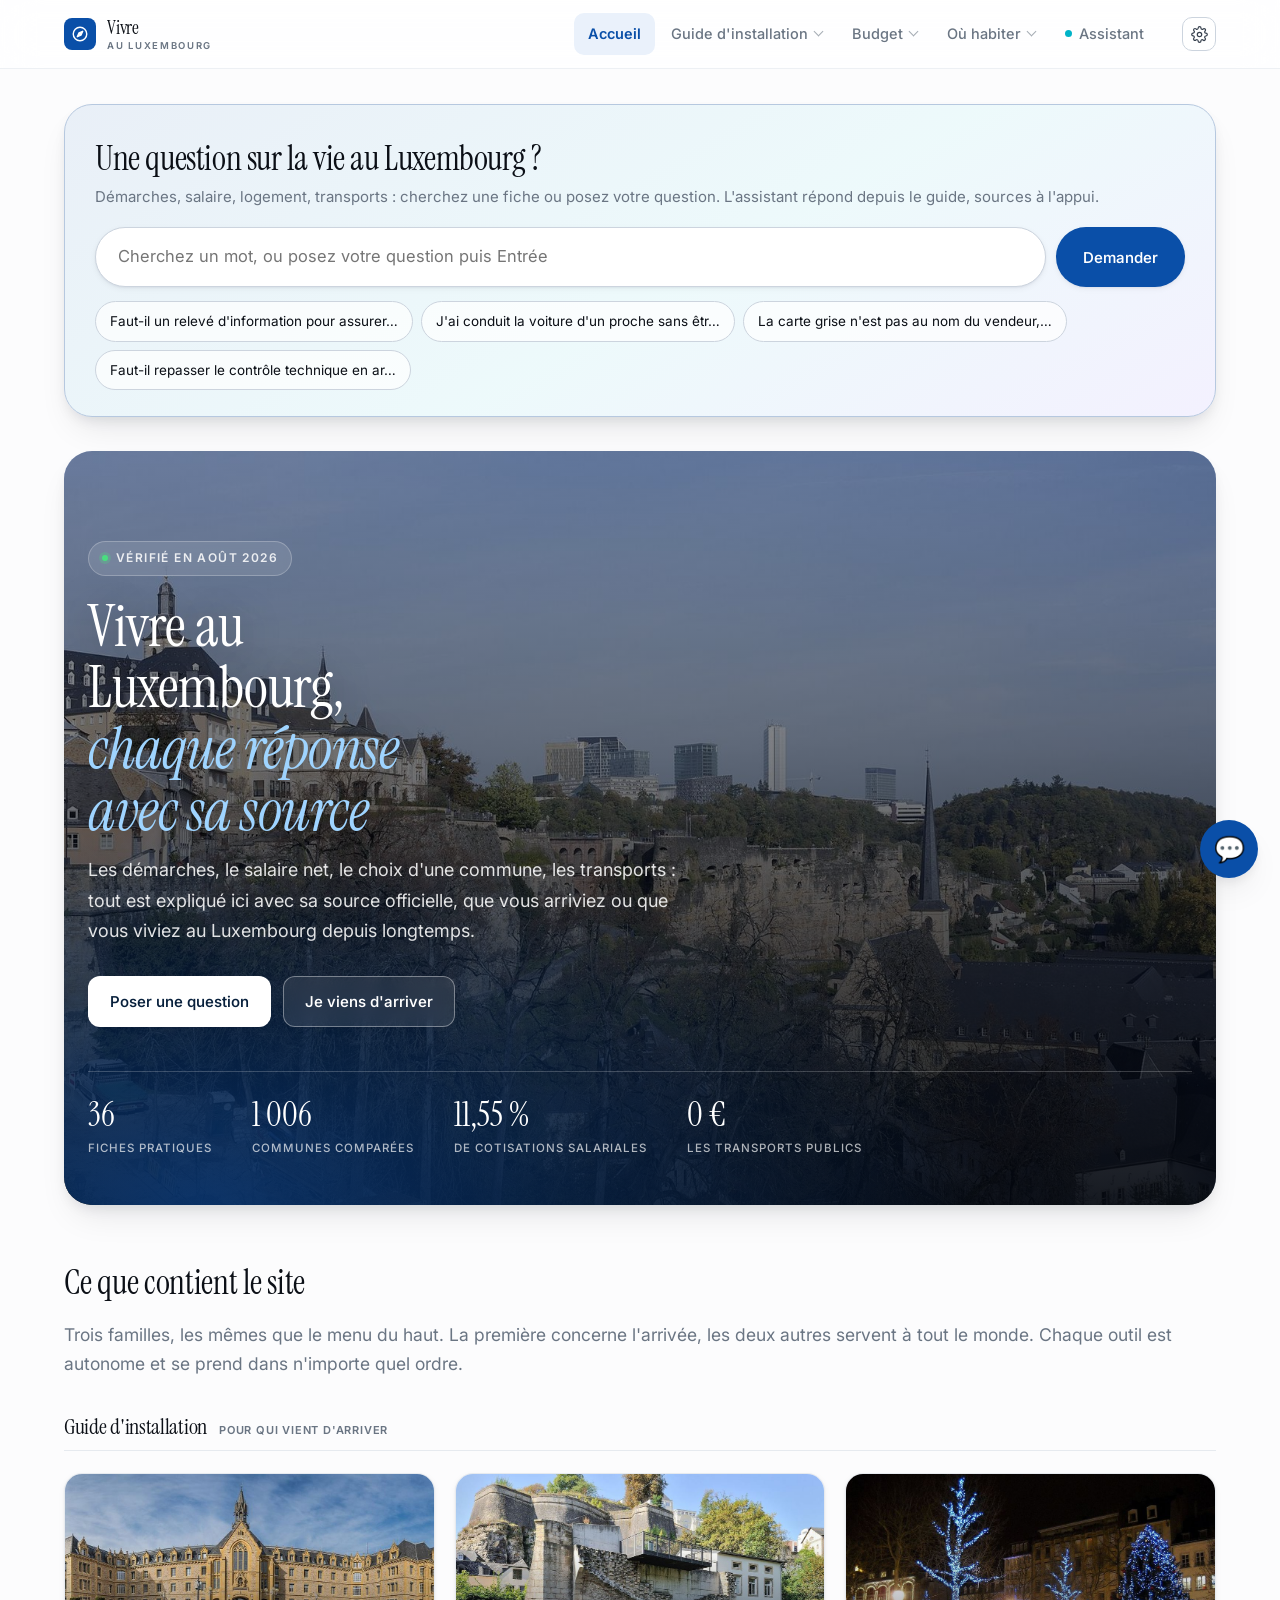
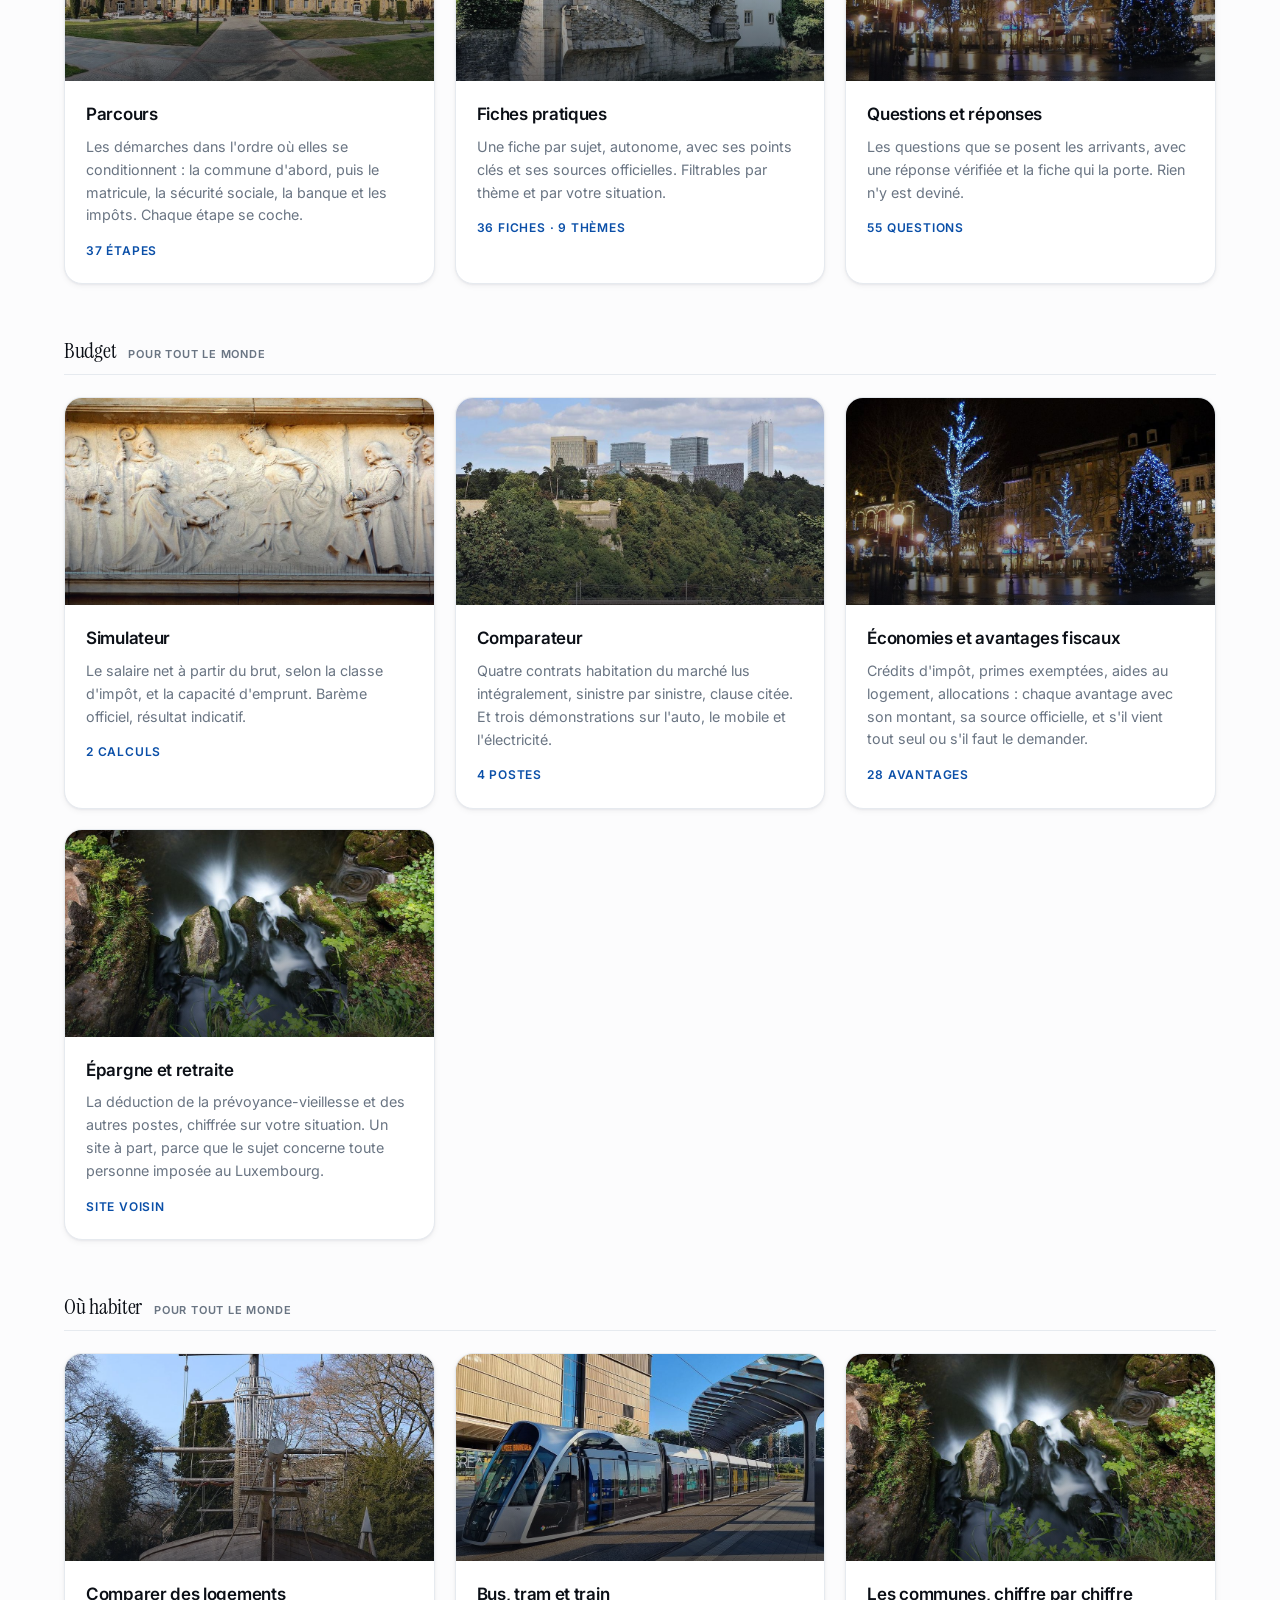
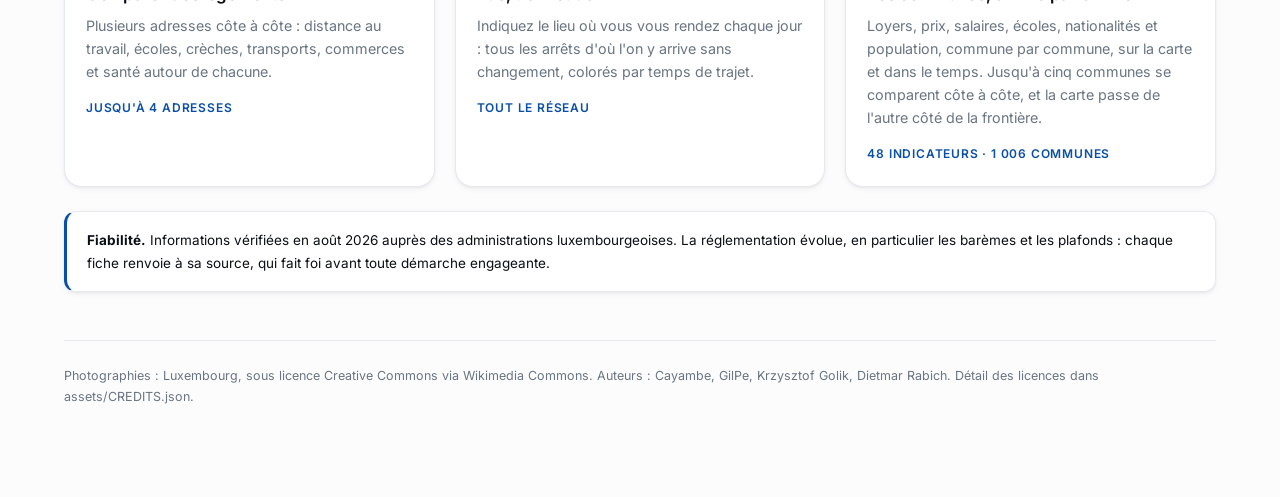
==== index.html @ 637f8afb "Assurance auto : le releve d'information est un droit, et le cas de qui n'a jamais eu de contrat a s" ====
﻿<!doctype html>
<html lang="fr">
<head>
<meta charset="utf-8">
<meta name="viewport" content="width=device-width, initial-scale=1">
<title>Vivre au Luxembourg</title>
<link rel="stylesheet" href="app/styles.css?v=42">
</head>
<body>

<header class="top">
  <div class="top-in">
    <button class="brand" id="brand" title="Vivre au Luxembourg. Revenir à l'accueil" aria-label="Vivre au Luxembourg, revenir à l'accueil">
      <!-- Une boussole : s'orienter, etre guide. La maison disait « s'installer »,
           et le site parle maintenant de toute la vie ici. Le blason de l'Etat
           a ete ecarte : l'article 232bis du Code penal en reserve l'usage
           professionnel ou publicitaire a une autorisation du gouvernement, et
           il ferait passer le site pour une page officielle. -->
      <span class="mark" aria-hidden="true">
        <svg viewBox="0 0 24 24" fill="none" stroke="currentColor" stroke-width="1.9" stroke-linejoin="round" focusable="false">
          <circle cx="12" cy="12" r="9"/>
          <path d="M15.6 8.4 13.4 13.4 8.4 15.6 10.6 10.6z" fill="currentColor"/>
        </svg>
      </span>
      <span class="brand-lock">
        <span class="brand-txt">Vivre</span>
        <span class="brand-desc">au Luxembourg</span>
      </span>
    </button>
    <!-- Dix sections alignees, c'etait une liste a lire en entier avant de
         choisir. Elles sont rangees en trois familles : ce qu'il faut savoir,
         ce que ca coute, ou habiter. L'accueil et l'assistant restent directs,
         ce sont les deux entrees qu'on prend sans reflechir. -->
    <nav class="tabs" id="tabs" aria-label="Sections du guide">
      <button id="tab-accueil" data-panel="accueil" aria-controls="panel-accueil">Accueil</button>

      <div class="grp">
        <button class="grp-btn" id="grp-guide" aria-haspopup="true" aria-expanded="false" aria-controls="menu-guide">Guide d'installation<span class="chev" aria-hidden="true"></span></button>
        <div class="menu" id="menu-guide" role="menu" aria-labelledby="grp-guide" hidden>
          <button role="menuitem" id="tab-fiches" data-panel="fiches" aria-controls="panel-fiches">
            <b id="nom-fiches">Fiches pratiques</b><i>Chaque fiche est autonome, avec ses sources officielles</i>
          </button>
          <button role="menuitem" id="tab-parcours" data-panel="parcours" aria-controls="panel-parcours">
            <b id="nom-parcours">Parcours d'installation</b><i>Les démarches dans l'ordre, celles qui conditionnent les autres d'abord</i>
          </button>
          <button role="menuitem" id="tab-faq" data-panel="faq" aria-controls="panel-faq">
            <b id="nom-faq">Questions et réponses</b><i>Toutes les questions recensées, chaque réponse adossée à une fiche</i>
          </button>
        </div>
      </div>

      <div class="grp">
        <button class="grp-btn" id="grp-budget" aria-haspopup="true" aria-expanded="false" aria-controls="menu-budget">Budget<span class="chev" aria-hidden="true"></span></button>
        <div class="menu" id="menu-budget" role="menu" aria-labelledby="grp-budget" hidden>
          <button role="menuitem" id="tab-simulateur" data-panel="simulateur" aria-controls="panel-simulateur">
            <b id="nom-simulateur">Simulateur</b><i>Salaire net, capacité d'emprunt, classe d'impôt</i>
          </button>
          <button role="menuitem" id="tab-comparateur" data-panel="comparateur" aria-controls="panel-comparateur">
            <b id="nom-comparateur">Comparateur</b><i>Habitation, auto, mobile et électricité, critère par critère</i>
          </button>
          <button role="menuitem" id="tab-avantages" data-panel="avantages" aria-controls="panel-avantages">
            <b id="nom-avantages">Économies et avantages fiscaux</b><i>Ce que l'État rend ou ne prélève pas, et s'il faut le demander</i>
          </button>
          <!-- Un lien et non une section : l'epargne et la retraite ont leurs
               propres pages. data-lien le fait entrer dans la navigation au
               clavier du menu, comme les sections. -->
          <a role="menuitem" data-lien href="prevoyance/">
            <b>Épargne et retraite</b><i>La déduction 111bis et les autres postes, chiffrée sur votre situation</i>
          </a>
        </div>
      </div>

      <div class="grp">
        <button class="grp-btn" id="grp-lieu" aria-haspopup="true" aria-expanded="false" aria-controls="menu-lieu">Où habiter<span class="chev" aria-hidden="true"></span></button>
        <div class="menu" id="menu-lieu" role="menu" aria-labelledby="grp-lieu" hidden>
          <button role="menuitem" id="tab-carte" data-panel="carte" aria-controls="panel-carte">
            <b id="nom-carte">Comparer des logements</b><i>Écoles, crèches et transports autour de chaque adresse</i>
          </button>
          <button role="menuitem" id="tab-lignes" data-panel="lignes" aria-controls="panel-lignes">
            <b id="nom-lignes">Bus, tram et train</b><i>Les arrêts d'où l'on rejoint le travail sans changement</i>
          </button>
          <button role="menuitem" id="tab-cartes" data-panel="cartes" aria-controls="panel-cartes">
            <b id="nom-cartes">Les communes, chiffre par chiffre</b><i>Loyers, salaires, écoles et nationalités, au Luxembourg et chez les trois voisins</i>
          </button>
        </div>
      </div>

      <button id="tab-assistant" data-panel="assistant" aria-controls="panel-assistant" class="tab-assistant">
        <span class="tab-pt" aria-hidden="true"></span>Assistant
      </button>
    </nav>
    <div class="top-outils">
      <button id="admin-btn" class="outil" data-panel="admin" title="Paramètres" aria-label="Paramètres">
        <svg viewBox="0 0 24 24" fill="none" stroke="currentColor" stroke-width="1.7" stroke-linecap="round" stroke-linejoin="round" focusable="false" aria-hidden="true">
          <circle cx="12" cy="12" r="3.1"/>
          <path d="M19.4 15a1.7 1.7 0 0 0 .34 1.87l.06.06a2 2 0 1 1-2.83 2.83l-.06-.06a1.7 1.7 0 0 0-1.87-.34 1.7 1.7 0 0 0-1 1.56V21a2 2 0 1 1-4 0v-.11a1.7 1.7 0 0 0-1.1-1.56 1.7 1.7 0 0 0-1.87.34l-.06.06a2 2 0 1 1-2.83-2.83l.06-.06A1.7 1.7 0 0 0 4.6 15a1.7 1.7 0 0 0-1.56-1H3a2 2 0 1 1 0-4h.11a1.7 1.7 0 0 0 1.56-1.1 1.7 1.7 0 0 0-.34-1.87l-.06-.06a2 2 0 1 1 2.83-2.83l.06.06A1.7 1.7 0 0 0 9 4.6h.08A1.7 1.7 0 0 0 10.13 3V3a2 2 0 1 1 4 0v.11a1.7 1.7 0 0 0 1.05 1.56 1.7 1.7 0 0 0 1.87-.34l.06-.06a2 2 0 1 1 2.83 2.83l-.06.06A1.7 1.7 0 0 0 19.4 9v.08a1.7 1.7 0 0 0 1.56 1.05H21a2 2 0 1 1 0 4h-.11a1.7 1.7 0 0 0-1.49 1z"/>
        </svg>
      </button>
    </div>
  </div>
</header>

<main>

  <!-- Accueil -->
  <section class="panel" role="region" aria-labelledby="tab-accueil" id="panel-accueil">

    <div class="ask">
      <h2 class="ask-titre">Une question sur la vie au Luxembourg&nbsp;?</h2>
      <p class="ask-sous">Démarches, salaire, logement, transports : cherchez une fiche ou posez votre question. L'assistant répond depuis le guide, sources à l'appui.</p>
      <div class="ask-bar">
        <input type="search" id="q-accueil" placeholder="Cherchez un mot, ou posez votre question puis Entrée" autocomplete="off">
        <button class="btn" id="q-accueil-btn">Demander</button>
      </div>
      <div class="chips" id="ask-chips"></div>
      <div class="grid" id="accueil-resultats"></div>
    </div>

    <div class="hero">
      <div class="hero-img">
        <img src="assets/hero.jpg" alt="Vue de la vieille ville de Luxembourg, du Grund et du plateau de Kirchberg" loading="eager">
      </div>
      <div class="hero-in">
        <span class="kicker"><span class="pt"></span>Vérifié en août 2026</span>
        <h1>Vivre au Luxembourg, <em>chaque réponse avec sa source</em></h1>
        <p>
          Les démarches, le salaire net, le choix d'une commune, les transports : tout est
          expliqué ici avec sa source officielle, que vous arriviez ou que vous viviez au
          Luxembourg depuis longtemps.
        </p>
        <div class="hero-cta">
          <button class="btn clair" data-go="assistant">Poser une question</button>
          <button class="btn contour" data-go="parcours">Je viens d'arriver</button>
        </div>
        <div class="hero-stats">
          <div class="s"><div class="n" id="stat-fiches">—</div><div class="l">fiches pratiques</div></div>
          <div class="s"><div class="n">1 006</div><div class="l">communes comparées</div></div>
          <div class="s"><div class="n">11,55 %</div><div class="l">de cotisations salariales</div></div>
          <div class="s"><div class="n">0 €</div><div class="l">les transports publics</div></div>
        </div>
      </div>
    </div>

    <div id="accueil-reprise"></div>

    <h2>Ce que contient le site</h2>
    <p class="lead">
      Trois familles, les mêmes que le menu du haut. La première concerne l'arrivée, les deux
      autres servent à tout le monde. Chaque outil est autonome et se prend dans n'importe
      quel ordre.
    </p>
    <div class="grid" id="accueil-sections"></div>

    <div class="notice small">
      <strong>Fiabilité.</strong> Informations vérifiées en août 2026 auprès des administrations
      luxembourgeoises. La réglementation évolue, en particulier les barèmes et les plafonds :
      chaque fiche renvoie à sa source, qui fait foi avant toute démarche engageante.
    </div>

    <div class="credits" id="credits-photos"></div>
  </section>

  <!-- Fiches -->
  <section class="panel" role="region" aria-labelledby="nom-fiches" id="panel-fiches" hidden>
    <div id="fiches-liste">
      <h1>Fiches pratiques</h1>
      <p class="lead">Chaque fiche est autonome, avec ses points clés et ses sources officielles.</p>
      <div class="search-bar">
        <input type="search" id="q-fiches" placeholder="Caution, matricule, impatriés, crèche, permis...">
      </div>
      <div class="chips" id="fiches-themes"></div>
      <div id="fiches-perso"></div>
      <div class="grid" id="fiches-grid"></div>
    </div>
    <div id="fiche-detail" class="detail" hidden></div>
  </section>

  <!-- Parcours -->
  <section class="panel" role="region" aria-labelledby="nom-parcours" id="panel-parcours" hidden>
    <h1>Parcours d'installation</h1>
    <p class="lead">L'ordre compte : certaines démarches en conditionnent d'autres.</p>
    <div class="notice">
      <strong>La chaîne à ne pas casser.</strong>
      Déclaration à la commune, puis certificat de résidence et matricule, puis sécurité sociale,
      banque, chèque-service et impôts. Tout part de la commune, dans les 8 jours.
    </div>
    <div class="tl" id="timeline"></div>
  </section>

  <!-- FAQ -->
  <section class="panel" role="region" aria-labelledby="nom-faq" id="panel-faq" hidden>
    <h1>Questions et réponses</h1>
    <p class="lead">
      Toutes les questions recensées par le guide, avec des réponses vérifiées : chaque réponse
      s'appuie sur une fiche et renvoie à ses sources officielles.
      <span class="badge" id="faq-compte"></span>
    </p>
    <div class="search-bar">
      <input type="search" id="q-faq" placeholder="Filtrer : classe d'impôt, caution, crèche, permis. Entrée pour demander à l'assistant." autocomplete="off">
    </div>
    <div id="faq-liste"></div>
    <div class="notice small" style="margin-top:26px">
      Votre question n'y est pas ? L'assistant cherche aussi dans le corps des fiches,
      et dit quand il ne sait pas.
      <button class="chip" id="faq-assistant">Poser la question à l'assistant</button>
    </div>
  </section>

  <!-- Economies et avantages fiscaux. Le contenu est rendu par
       app/avantages.js, module autonome comme les lignes et les cartes. -->
  <section class="panel" role="region" aria-labelledby="nom-avantages" id="panel-avantages" hidden>
    <h1>Économies et avantages fiscaux</h1>
    <p class="lead">
      Ce que l'État rend, ou ne prélève pas, moment de vie par moment de vie. Chaque carte donne
      le montant, à qui il s'adresse et, surtout, si l'avantage vient tout seul ou s'il faut le
      demander. Quelqu'un qui arrive d'un autre pays ne demande pas ce qu'il ne sait pas exister.
      <span class="badge" id="avantages-compte"></span>
    </p>
    <div class="av-modes" id="avantages-modes"></div>
    <div class="chips av-chips" id="avantages-chips"></div>
    <div class="av-grille" id="avantages-grille"></div>
    <div class="notice small" style="margin-top:26px">
      <strong>Les montants sont ceux des pages officielles</strong> à la date de lecture écrite sous
      chaque carte. Les plafonds changent, souvent au 1er janvier : la page officielle fait foi
      avant toute démarche. Le site voisin <a href="prevoyance/">Épargne et retraite</a> chiffre
      les déductions d'épargne sur votre situation.
    </div>
  </section>

  <!-- Simulateur -->
  <section class="panel" role="region" aria-labelledby="nom-simulateur" id="panel-simulateur" hidden>
    <h1>Simulateurs</h1>
    <p class="lead">
      Ce que le brut laisse en net, ce que ce net permet d'emprunter, la classe d'impôt qui
      s'applique, et les calculateurs officiels pour tout le reste. Les montants saisis restent dans ce navigateur d'une visite à l'autre.
    </p>

    <div class="sim-choix" id="sim-tabs" role="tablist" aria-label="Choisir un outil">
      <button role="tab" data-sim="salaire" class="actif" aria-selected="true">
        <b>Salaire net</b><i>Du brut annuel au net mensuel, avec le barème officiel</i>
      </button>
      <button role="tab" data-sim="emprunt" aria-selected="false">
        <b>Capacité d'emprunt</b><i>Du net au prix d'achat, frais d'acte et aides de l'État</i>
      </button>
      <button role="tab" data-sim="classe" aria-selected="false">
        <b>Ma classe d'impôt</b><i>Quelques questions, et les deux cas où l'on se trompe</i>
      </button>
      <button role="tab" data-sim="officiels" aria-selected="false">
        <b>Calculateurs officiels</b><i>Onze outils des administrations, testés</i>
      </button>
    </div>

    <div id="sim-salaire">
    <h2 class="sim-titre">Du brut au net</h2>
    <p class="lead small">
      Barème officiel de l'Administration des contributions directes, paramètres sociaux 2026,
      et les crédits d'impôt que l'employeur porte sur la fiche de paie : salarié, CO2, salaire
      social minimum et, sur demande, monoparental. Résultat indicatif : il ne remplace ni une
      fiche de paie, ni un calcul de l'administration.
    </p>
    <div class="card">
      <div class="row row-champs">
        <div>
          <label for="s-brut">Brut annuel (EUR)</label>
          <input type="number" id="s-brut" value="80000" min="0" step="1000">
        </div>
        <div>
          <label for="s-classe">Classe d'impôt</label>
          <select id="s-classe">
            <option value="classe1">Classe 1</option>
            <option value="classe1a">Classe 1a</option>
            <option value="classe2" selected>Classe 2</option>
          </select>
        </div>
        <div>
          <label for="s-mois">Réparti sur</label>
          <select id="s-mois">
            <option value="12" selected>12 mois</option>
            <option value="13">13 mois</option>
          </select>
        </div>
        <div>
          <label for="s-brut2">Brut annuel du conjoint</label>
          <input type="number" id="s-brut2" value="0" min="0" step="1000" placeholder="0 si une seule paie">
        </div>
      </div>
      <div class="row" style="margin-top:12px">
        <div class="check">
          <input type="checkbox" id="s-impatrie">
          <label for="s-impatrie">Régime des impatriés (50 % exonéré)</label>
          <a href="#fiche/impatries" class="lien-fiche-inline">réservé à des profils précis, voir la fiche</a>
        </div>
        <div class="check">
          <input type="checkbox" id="s-forfaits" checked>
          <label for="s-forfaits">Forfaits frais et dépenses spéciales</label>
        </div>
        <div class="check">
          <input type="checkbox" id="s-monoparental">
          <label for="s-monoparental">Parent seul avec enfant à charge, crédit d'impôt monoparental</label>
        </div>
      </div>
    </div>

    <div class="kpis" id="s-kpis"></div>

    <div class="notice small">
      <strong>Un ordre de grandeur, pas un chiffre à l'euro près.</strong>
      Le résultat est la retenue à la source calculée sur ce seul salaire, avec le barème officiel.
      Le net réellement perçu peut s'en écarter selon la situation personnelle : revenus étrangers
      en classe 2 (le taux moyen mondial s'applique à la déclaration), déductions réelles supérieures
      aux forfaits, avantages en nature, crédits d'impôt. Plus la situation s'écarte du cas simple
      (un seul salaire, pas d'autre revenu), plus l'écart peut être grand.
    </div>

    <div class="onglets-internes" role="tablist" aria-label="Sections du salaire net">
      <button role="tab" data-vue="detail" class="actif" aria-selected="true">Le détail du calcul</button>
      <button role="tab" data-vue="menage" aria-selected="false">À deux salaires</button>
      <button role="tab" data-vue="comparer" aria-selected="false">Comparer les classes</button>
    </div>
    <div data-pane="detail">
      <div id="s-detail"></div>
    </div>
    <div data-pane="menage" hidden>
      <div id="s-menage"></div>
    </div>
    <div data-pane="comparer" hidden>
      <h2>Comparaison des situations</h2>
      <p class="hint">Le même brut dans chaque classe, avec et sans le régime des impatriés : ce que change la situation de famille, et ce que le régime apporterait.</p>
      <div class="table-wrap"><table id="s-comp"></table></div>
    </div>
    </div>

    <div id="sim-emprunt" hidden>
    <h2 class="sim-titre">Du salaire net au prix d'achat</h2>
    <p class="lead small">
      La banque raisonne sur le net qui arrive sur le compte, après cotisations et retenue
      d'impôt, jamais sur le brut. Elle en accepte 33 à 45 % en mensualités selon l'établissement,
      le reste à vivre et la solidité du dossier, puis vérifie que le prêt ne dépasse pas la part du
      prix que la CSSF autorise. Ce plan enchaîne les trois étapes : la mensualité, le capital,
      puis le prix d'achat une fois les frais d'acte payés.
    </p>
    <div class="card">
      <h3 class="premier">Qui achète</h3>
      <div class="e-qui" role="radiogroup" aria-label="Qui achète">
        <label class="e-qui-choix"><input type="radio" name="e-qui" value="1" checked> <span><b>J'achète seul</b><i>Une personne sur l'acte et sur le prêt</i></span></label>
        <label class="e-qui-choix"><input type="radio" name="e-qui" value="2"> <span><b>Nous achetons à deux</b><i>Deux personnes sur l'acte, les deux revenus comptent</i></span></label>
      </div>
      <select id="e-acquereurs" hidden aria-hidden="true" tabindex="-1">
        <option value="1" selected>Une personne</option>
        <option value="2">Deux personnes</option>
      </select>
      <p class="aide-champ">Le Bëllegen Akt, les plafonds des aides et la part des revenus que la banque retient se comptent par personne inscrite sur l'acte.</p>

      <h3>Ce que le ménage gagne, et ce qu'il rembourse déjà</h3>
      <div class="e-personnes">
        <div class="e-personne">
          <h4 id="e-titre1">Vous</h4>
          <div class="row row-personne avec-aides">
        <div>
          <label for="e-net1">Net mensuel, après retenue</label>
          <input type="number" id="e-net1" value="5000" min="0" step="100">
          <p class="aide-champ">Le « net à payer » de la fiche de paie. Avec un 13e mois : le net annuel divisé par 12.</p>
        </div>
        <div>
          <label for="e-statut1">Contrat</label>
          <select id="e-statut1">
            <option value="1" selected>CDI, fonctionnaire</option>
            <option value="0.8">CDD, indépendant, variable</option>
          </select>
          <p class="aide-champ">Hors CDI, la banque demande plus de preuves et retient souvent 80 %.</p>
        </div>
        <div>
          <label for="e-pays1">Employeur</label>
          <select id="e-pays1">
            <option value="lu" selected>Au Luxembourg</option>
            <option value="euro">Dans un autre pays de l'euro</option>
            <option value="devise">Hors zone euro (Suisse…)</option>
          </select>
          <p class="aide-champ">Payé hors du Luxembourg : l'encadré ci-dessous dit ce qui change.</p>
        </div>
        <div>
          <label for="e-age1">Âge</label>
          <input type="number" id="e-age1" value="35" min="18" max="90" step="1">
          <p class="aide-champ">Pour l'âge en fin de prêt et les aides aux 35 ans ou moins.</p>
        </div>
          </div>
        </div>
        <div class="e-personne" id="e-personne2" hidden>
          <h4>La seconde personne</h4>
          <div class="row row-personne avec-aides">
        <div>
          <label for="e-net2">Net mensuel, après retenue</label>
          <input type="number" id="e-net2" value="0" min="0" step="100" >
          <p class="aide-champ">Le « net à payer » de la fiche de paie. Avec un 13e mois : le net annuel divisé par 12.</p>
        </div>
        <div>
          <label for="e-statut2">Contrat</label>
          <select id="e-statut2">
            <option value="1" selected>CDI, fonctionnaire</option>
            <option value="0.8">CDD, indépendant, variable</option>
          </select>
          <p class="aide-champ">Hors CDI, la banque demande plus de preuves et retient souvent 80 %.</p>
        </div>
        <div>
          <label for="e-pays2">Employeur</label>
          <select id="e-pays2">
            <option value="lu" selected>Au Luxembourg</option>
            <option value="euro">Dans un autre pays de l'euro</option>
            <option value="devise">Hors zone euro (Suisse…)</option>
          </select>
          <p class="aide-champ">Payé hors du Luxembourg : l'encadré ci-dessous dit ce qui change.</p>
        </div>
        <div>
          <label for="e-age2">Âge</label>
          <input type="number" id="e-age2" value="35" min="18" max="90" step="1">
          <p class="aide-champ">Pour l'âge en fin de prêt et les aides aux 35 ans ou moins.</p>
        </div>
          </div>
        </div>
      </div>
      <div class="notice small" id="e-etranger" hidden></div>
      <p class="e-reprise">
        <button type="button" class="btn ghost petit" id="e-reprendre">Remplir avec le net calculé</button>
        <span class="aide-champ" id="e-reprendre-info">Copie ici le net de l'onglet Salaire net, pour ne pas le retaper.</span>
      </p>
      <h4 class="e-sous">Les autres revenus du ménage, par mois</h4>
      <div class="row row-autres avec-aides">
        <div>
          <label for="e-loyers">Loyers perçus</label>
          <input type="number" id="e-loyers" value="0" min="0" step="50">
          <p class="aide-champ">Hors charges : les charges que paie le locataire ne sont pas un revenu. Le crédit de ce logement va dans les crédits en cours.</p>
        </div>
        <div>
          <label for="e-variables">Primes et bonus, moyenne mensuelle</label>
          <input type="number" id="e-variables" value="0" min="0" step="50">
          <p class="aide-champ">La moyenne annuelle des dernières années, divisée par 12. La banque regarde s'ils reviennent chaque année.</p>
        </div>
        <div>
          <label for="e-autres">Allocations et autres revenus réguliers</label>
          <input type="number" id="e-autres" value="0" min="0" step="50">
          <p class="aide-champ">Allocations familiales, pension alimentaire reçue, rente. Pas les chèques-repas ni les remboursements de frais.</p>
        </div>
        <div>
          <label for="e-part">Part des loyers et des primes que la banque retient</label>
          <select id="e-part">
            <option value="1">100 %, tout compte</option>
            <option value="0.8" selected>80 %, le plus courant</option>
            <option value="0.7">70 %, prudent</option>
          </select>
          <p class="aide-champ">Ils peuvent baisser : un locataire part, une prime saute. 70 % est l'usage le plus cité pour les loyers.</p>
        </div>
      </div>
      <h4 class="e-sous">Ce que le ménage rembourse déjà, par mois</h4>
      <div class="row row-charges avec-aides">
        <div>
          <label for="e-charges">Crédits en cours</label>
          <input type="number" id="e-charges" value="0" min="0" step="50">
          <p class="aide-champ">Les mensualités, pas le capital : voiture, consommation, un autre logement. Un crédit soldé à l'achat ne compte pas.</p>
        </div>
        <div>
          <label for="e-reste">Il leur reste, en mois</label>
          <input type="number" id="e-reste" value="0" min="0" step="1" placeholder="ex. 36">
          <p class="aide-champ">Moins de 12 mois : beaucoup de banques ne le comptent plus. Le plan chiffre aussi un remboursement anticipé.</p>
        </div>
        <div>
          <label for="e-charges2">Pension versée, leasing, autres charges fixes</label>
          <input type="number" id="e-charges2" value="0" min="0" step="50">
          <p class="aide-champ">Pension alimentaire versée, leasing auto, loyer d'un logement conservé. Pas les dépenses courantes.</p>
        </div>
        <div>
          <label for="e-effort">Part des revenus que la banque accepte</label>
          <select id="e-effort">
            <option value="0.33">33 %, la plus prudente</option>
            <option value="0.35">35 %, la moyenne observée</option>
            <option value="0.40" selected>40 %, la plus courante</option>
            <option value="0.45">45 %, le plus haut pratiqué</option>
          </select>
          <p class="aide-champ">Aucune règle légale : chaque banque décide selon le reste à vivre.</p>
        </div>
      </div>
    </div>
    <div class="card">
      <h3 class="premier">Le prêt et l'achat</h3>
      <div class="row row-pret avec-aides">
        <div>
          <label for="e-taux">Taux annuel (%)</label>
          <input type="number" id="e-taux" value="3.9" min="0" step="0.1">
          <p class="aide-champ">Taux fixes affichés en septembre 2026 : 3,77 à 4,16 %.</p>
        </div>
        <div>
          <label for="e-duree">Durée (années)</label>
          <input type="number" id="e-duree" value="25" min="5" max="35" step="1">
          <p class="aide-champ">35 ans au plus chez Spuerkeess et la BIL, 30 chez BGL et Raiffeisen.</p>
        </div>
        <div>
          <label for="e-apport">Fonds propres (EUR)</label>
          <input type="number" id="e-apport" value="50000" min="0" step="5000">
          <p class="aide-champ">Épargne, donation, vente d'un bien. Les frais d'acte se paient avec, jamais avec le prêt.</p>
        </div>
        <div>
          <label for="e-situation">Ce que vous achetez</label>
          <select id="e-situation">
            <option value="primo" selected>Premier logement, résidence principale</option>
            <option value="autre">Résidence principale, déjà propriétaire</option>
            <option value="locatif">Investissement locatif</option>
          </select>
          <p class="aide-champ">Fixe la part du prix que le prêt peut couvrir : 100, 90 ou 80 %.</p>
        </div>
        <div>
          <label for="e-enfants">Enfants à charge</label>
          <input type="number" id="e-enfants" value="0" min="0" max="10" step="1">
          <p class="aide-champ">Ils relèvent les plafonds de la prime et de la subvention d'intérêt.</p>
        </div>
      </div>
    </div>
    <div class="kpis" id="e-kpis"></div>

    <div class="onglets-internes" role="tablist" aria-label="Sections de la capacité d'emprunt">
      <button role="tab" data-vue="plan" class="actif" aria-selected="true">Le plan de financement</button>
      <button role="tab" data-vue="surface" aria-selected="false">Ce que ça achète</button>
      <button role="tab" data-vue="aides" aria-selected="false">Les aides de l'État</button>
      <button role="tab" data-vue="dossier" aria-selected="false">Le dossier pour la banque</button>
    </div>
    <div data-pane="plan">
      <div id="e-plan"></div>
    </div>
    <div data-pane="surface" hidden>
      <div id="e-surface"></div>
    </div>
    <div data-pane="aides" hidden>
      <h2 id="e-titre-aides">Les aides de l'État, et les papiers à demander</h2>
      <p class="lead small">
        Sept dispositifs pour l'achat d'une résidence principale. Deux se règlent chez le notaire
        ou avec l'entreprise, les autres se demandent au Guichet unique des aides au logement, sous
        conditions de revenu. Chaque carte donne le montant pour la situation saisie, les conditions,
        les pièces, et le lien officiel où déposer la demande.
      </p>
      <div id="e-aides" class="grid serre aides"></div>
    </div>
    <div data-pane="dossier" hidden>
      <div id="e-dossier"></div>
      <div class="notice small" id="e-sources"></div>
    </div>
    </div>

    <!-- Quelle classe d'impot : un arbre de decision, pas un calcul -->
    <div id="sim-classe" hidden>
      <h2 class="sim-titre">Quelle classe d'impôt</h2>
      <p class="lead small">
        La classe d'impôt pèse davantage sur votre net que bien des négociations salariales.
        Ce n'est pas un calcul mais une règle : quelques questions suffisent à savoir laquelle
        vous concerne, et surtout à repérer les deux cas où beaucoup de gens se trompent.
      </p>
      <div class="card">
        <div id="cl-etapes"></div>
      </div>
      <div id="cl-resultat"></div>
    </div>

    <!-- Simulateurs officiels : ce que nous ne refaisons pas -->
    <div id="sim-officiels" hidden>
      <h2 class="sim-titre">Les calculateurs des administrations</h2>
      <p class="lead small">
        Le guide ne calcule que deux choses, le salaire net et la capacité d'emprunt, parce que ce
        sont les deux dont on a besoin avant même d'arriver. Pour tout le reste, les administrations
        publient leurs propres calculateurs : ils font foi, ils suivent les barèmes en temps réel,
        et les réimplémenter ici reviendrait à en produire une copie qui vieillit.
      </p>
      <div class="notice small">
        <strong>Liens vérifiés le 23 août 2026.</strong> Les administrations réorganisent
        régulièrement leurs sites : si un lien ne répond plus, la page d'accueil du service reste
        le point d'entrée.
      </div>
      <div id="sim-outils"></div>
    </div>
  </section>

  <!-- Comparateur -->
  <section class="panel" role="region" aria-labelledby="nom-comparateur" id="panel-comparateur" hidden>
    <h1>Comparateur</h1>
    <p class="lead">
      En arrivant au Luxembourg, quatre contrats se signent presque en même temps : l'assurance
      habitation, l'assurance auto, le forfait mobile et le contrat d'électricité. Choisissez le
      poste que vous voulez regarder. Chacun s'ouvre sur une grille des critères qui distinguent
      vraiment les offres, et non sur une liste de prix.
    </p>

    <div class="notice small" id="ctr-registres">
      <strong>Deux registres, indiqués sur chaque carte.</strong>
      L'assurance habitation repose sur des <em>documents réels</em> : quatre contrats du marché
      luxembourgeois lus intégralement, assureurs anonymisés. Les trois autres sont des
      <em>démonstrations</em> : les critères sont réels, les offres et les chiffres sont inventés
      et affichés comme tels. Rien n'y est un conseil d'achat.
    </div>

    <div class="grid serre" id="ctr-verticales"></div>

    <div id="ctr-vue" hidden></div>

    <div id="ctr-mrh" hidden>
    <div class="vert-head">
      <h2>Assurance habitation : la comparaison complète</h2>
      <button class="chip" id="ctr-mrh-retour">← Toutes les comparaisons</button>
    </div>
    <p class="lead">
      <span class="badge on">données réelles</span>
      Quatre contrats du marché luxembourgeois lus intégralement, treize sinistres concrets posés
      à chacun, et pour chaque réponse la clause exacte avec sa page.
    </p>

    <div class="sous-onglets" id="mrh-tabs">
      <button data-mrh="reco" class="actif">Ma situation</button>
      <button data-mrh="surmesure">Tableau sur mesure</button>
      <button data-mrh="sinistres">Sinistres</button>
      <button data-mrh="matrice">Couverture</button>
      <button data-mrh="constats">Ce qui ressort</button>
      <button data-mrh="methode">Méthode</button>
    </div>

    <!-- Ma situation : classement calculé en direct -->
    <div id="mrh-reco">
      <p class="lead small">
        Cochez ce qui vous concerne. Le classement se recalcule à chaque clic, à partir des
        verdicts réels : chaque contrat est noté sur les garanties qui comptent
        <em>pour vous</em>, et les lacunes s'affichent avec la clause qui les cause.
      </p>
      <div class="card">
        <div id="mrh-biens" class="biens-grille"></div>
      </div>
      <div id="mrh-classement"></div>
      <div id="mrh-couverture-profil"></div>
    </div>

    <!-- Sinistres : tableau complet + chat -->
    <div id="mrh-sinistres" hidden>
      <p class="lead small">
        Les treize sinistres posés aux quatre contrats. Cliquez sur une ligne pour voir le détail :
        plafond, franchise, condition qui décide, et la clause citée avec sa page.
      </p>
      <div id="mrh-sinistres-table"></div>
    </div>

    <!-- Tableau sur mesure : le chat construit et modifie la comparaison -->
    <div id="mrh-surmesure" hidden>
      <p class="lead small">
        Ce n'est pas un second assistant : c'est la commande du tableau. Écrivez ce que vous voulez
        comparer, en français courant, et la grille se réécrit. Chaque demande et ce qu'elle a
        changé restent notés dans le journal, pour que rien ne bouge sans explication.
      </p>
      <div class="card ctr-cmd">
        <label class="ctr-cmd-label" for="ctr-input">Commander le tableau</label>
        <div class="chat-bar">
          <input type="text" id="ctr-input" placeholder="Ex : compare le vol et le dégât des eaux, seulement chez l'assureur A et l'assureur C" autocomplete="off">
          <button class="btn" id="ctr-send">Appliquer</button>
        </div>
        <div class="chips" id="ctr-suggestions"></div>
        <div class="ctr-journal" id="ctr-journal"></div>
      </div>
      <div id="ctr-tableau"></div>
    </div>

    <!-- Matrice de couverture -->
    <div id="mrh-matrice" hidden>
      <p class="lead small">
        Dix-sept garanties recherchées dans les quatre documents. Une case pleine veut dire que le
        sujet est traité, et à quelle page il apparaît en premier. Attention : c'est un signal de
        présence, pas une promesse de couverture. Un contrat peut nommer une garantie page 5 et
        l'exclure page 40, c'est l'objet de l'onglet Sinistres.
      </p>
      <div id="mrh-matrice-table"></div>
      <div id="mrh-sources"></div>
    </div>

    <!-- Constats -->
    <div id="mrh-constats" hidden>
      <p class="lead small">
        Ce que la lecture des quatre contrats fait ressortir, et les questions à poser avant de signer.
      </p>
      <div id="mrh-constats-liste"></div>
    </div>

    <!-- Méthode -->
    <div id="mrh-methode" hidden>
      <p class="lead small">Comment cette comparaison a été faite, et ce qu'elle ne dit pas.</p>
      <div class="card">
        <h3 style="margin-top:0">La démarche</h3>
        <p>Quatre conditions générales publiques du marché luxembourgeois, éditions 2017 à 2023,
          entre 60 et 139 pages chacune. Le texte est extrait page par page, ce qui rend chaque
          phrase adressable : c'est ce qui permet de citer une clause avec son numéro de page.</p>
        <p>Deux passages ensuite. Le premier cherche dix-sept garanties dans les quatre documents,
          en français, en allemand et en anglais, et produit la matrice de couverture. Le second
          part de sinistres concrets, choisis pour faire diverger les contrats, et va chercher la
          clause qui décide dans chaque document.</p>
        <h3>Pourquoi des sinistres et pas des garanties</h3>
        <p>Demander à un contrat s'il couvre le vol donne toujours oui. La réponse utile est
          ailleurs : dans l'exclusion, le plafond, la condition. Deux contrats qui affichent la
          même garantie répondent différemment sur le même vélo, selon qu'il était dans
          l'appartement, dans la cave commune ou attaché dans la rue. C'est pour cela que les
          treize sinistres sont posés dans des lieux et des situations précises.</p>
        <h3>Ce que cette comparaison ne dit pas</h3>
        <p>Elle ne donne aucun prix : les conditions générales n'en contiennent pas, la prime
          dépend de votre logement et de vos capitaux déclarés. Elle porte sur des éditions
          2017 à 2023, votre contrat peut être plus récent. Elle ne remplace ni un devis ni un
          conseil. Enfin, les assureurs sont anonymisés : l'objectif est de montrer où les
          contrats divergent et quelles questions poser, pas de recommander une marque.</p>
        <h3>Vérifier soi-même</h3>
        <p>Chaque verdict porte sa citation et sa page. Sur votre propre contrat, la démarche
          se refait à la main : ouvrez les conditions générales, cherchez le mot du sinistre,
          et lisez ce qui suit la garantie, c'est-à-dire les exclusions.</p>
      </div>
    </div>
    </div>
  </section>

  <!-- Cartes : les communes comparees indicateur par indicateur -->
  <section class="panel" role="region" aria-labelledby="nom-cartes" id="panel-cartes" hidden>
    <h1>Les communes, chiffre par chiffre</h1>
    <p class="lead">
      Le Luxembourg tient dans une heure de route, et pourtant le loyer double d'une
      commune à l'autre, le salaire médian va du simple au double, et la part de
      résidents étrangers passe de 20 à 70 %. Choisissez un indicateur : les communes
      se colorent, du plus clair au plus foncé. Cliquez-en une pour voir sa valeur, son
      rang et son évolution dans le temps. Pour lire toutes les données de plusieurs
      communes côte à côte, jusqu'à dix, il y a une vue à part, « Comparer des
      communes », et une autre pour poser deux cartes l'une à côté de l'autre. La Ville de Luxembourg se regarde aussi quartier par quartier,
      là où les sources descendent à ce grain. Et comme un salarié sur deux habite de
      l'autre côté, la carte passe la frontière : la France, la Belgique et l'Allemagne
      se regardent une par une, avec ce qui s'y mesure de la même façon qu'ici.
    </p>
    <div class="card">
      <div id="ct-choix"></div>
    </div>
    <div class="ct-vue">
      <div id="cartes-map"></div>
      <div id="ct-cote"></div>
    </div>
    <div id="ct-temps"></div>
    <div id="ct-comparer" hidden></div>
    <div id="ct-gr"></div>
    <div id="ct-sortie"></div>
    <div id="ct-ineg"></div>
    <div id="ct-fiche"></div>
    <p class="hint" id="ct-source"></p>
    <p class="hint" id="ct-avert">
      Une carte de ce genre montre où se situe une commune, pas pourquoi. Un salaire
      médian élevé décrit les gens qui habitent là, pas le coût de la vie sur place.
      Un taux de chômage bas peut tenir à la structure d'âge. Et les prix affichés sont
      ceux des annonces, donc au dessus des prix signés. Cet onglet demande un accès
      réseau pour le fond de carte.
    </p>
  </section>

  <!-- Lignes : tout ce qui arrive a une adresse sans changement -->
  <section class="panel" role="region" aria-labelledby="nom-lignes" id="panel-lignes" hidden>
    <h1>Chercher un logement sur une ligne de bus, de tram ou de train</h1>
    <p class="lead">
      Un logement se juge mal à vol d'oiseau. Deux kilomètres avec une correspondance et
      dix minutes de marche coûtent plus cher qu'une demi-heure de bus direct. Indiquez le
      lieu où vous devez vous rendre chaque jour : la carte affiche tous les arrêts d'où
      l'on y arrive sans changer, colorés par temps de trajet. Cherchez ensuite autour des
      arrêts verts, même s'ils paraissent loin. Les adresses saisies dans l'onglet
      « Comparer des logements » se placent sur la même carte, avec pour chacune le temps
      de porte à porte sans changement.
    </p>
    <div class="card">
      <div class="row">
        <div style="flex:2">
          <label for="lg-adresse">Le lieu où vous vous rendez, adresse ou nom d'arrêt</label>
          <input type="text" id="lg-adresse" placeholder="Ex : Kirchberg, Cloche d'Or, Gare de Luxembourg..." autocomplete="off">
        </div>
        <div style="align-self:flex-end">
          <button class="btn" id="lg-chercher">Afficher les lignes</button>
        </div>
      </div>
      <div class="chips" id="lg-exemples">
        <button class="chip">Kirchberg, Coque</button>
        <button class="chip">Gasperich, Cloche d'Or</button>
        <button class="chip">Luxembourg, Gare Centrale</button>
        <button class="chip">Belval, Université</button>
        <button class="chip">Findel, Aéroport</button>
      </div>
      <div class="lg-curseurs">
        <div>
          <label for="lg-rayon">Marche jusqu'à l'arrêt d'arrivée : <output id="lg-rayon-v">400 m</output></label>
          <input type="range" id="lg-rayon" min="150" max="800" step="50" value="400">
        </div>
        <div>
          <label for="lg-tmax">Temps de trajet maximum : <output id="lg-tmax-v">45 min</output></label>
          <input type="range" id="lg-tmax" min="10" max="90" step="5" value="45">
        </div>
        <div>
          <label for="lg-nmax">Arrêts avant l'arrivée, au plus : <output id="lg-nmax-v">12</output></label>
          <input type="range" id="lg-nmax" min="2" max="40" step="1" value="12">
        </div>
        <div class="check" style="align-self:end">
          <input type="checkbox" id="lg-hors"><label for="lg-hors">Montrer les arrêts hors du Luxembourg</label>
        </div>
      </div>
      <p class="hint" style="margin:12px 0 0">
        Cliquer une ligne du tableau l'isole sur la carte, décocher sa case la masque, cliquer
        un arrêt y recentre la carte. L'adresse cherchée reste dans ce navigateur, elle n'est
        envoyée à aucun serveur du guide.
      </p>
    </div>
    <div id="lignes-map"></div>
    <div id="lg-sortie"></div>
    <p class="hint" id="lg-source"></p>
    <p class="hint">
      Ce que la carte ne dit pas : le temps d'attente, la correspondance, et le trafic réel.
      Un arrêt à 40 minutes desservi quatre fois par heure vaut mieux qu'un arrêt à 25 minutes
      desservi deux fois par jour, d'où la colonne des arrivées du matin. Pour l'horaire exact
      d'un jour donné, mobiliteit.lu fait foi. Comme l'onglet Comparer des logements, celui-ci demande un accès
      réseau : ouvert par double-clic sur le fichier, sans serveur, le navigateur bloque le
      fond de carte et la recherche d'adresse.
    </p>
  </section>

  <!-- Carte : ecoles et transports autour d'une adresse -->
  <section class="panel" role="region" aria-labelledby="nom-carte" id="panel-carte" hidden>
    <h1>Comparer des logements</h1>
    <p class="lead">
      Quand on hésite entre plusieurs logements, la question n'est pas « qu'y a-t-il autour »
      mais « lequel est le mieux placé ». Enregistrez ici les adresses que vous avez repérées,
      avec le loyer, le lien de l'annonce et vos notes : elles restent dans ce navigateur d'une
      visite à l'autre, et se comparent ligne par ligne, trajet, écoles et accueil des enfants,
      transports, commerces et santé.
    </p>

    <!-- Deux colonnes qui ne se mélangent pas : à gauche ce que l'on a noté, à
         droite la carte et ses seules commandes d'affichage. La comparaison
         vient dessous, sur toute la largeur. -->
    <div class="lo-haut">
      <div class="card lo-col">
        <div class="lo-titre"><h2>Vos logements</h2><span class="muted" id="c-compte"></span></div>
        <div class="lo-ajout">
          <label for="c-adresse">Adresse, quartier ou commune</label>
          <div class="lo-ligne">
            <input type="text" id="c-adresse" placeholder="Ex : 12 rue de Strasbourg Luxembourg, Belair, Mersch" autocomplete="off">
            <button class="btn" id="c-chercher">Ajouter</button>
          </div>
        </div>
        <div id="c-liste"></div>

        <div class="lo-repere">
          <label for="c-travail">Votre lieu de travail, ou tout autre repère</label>
          <div class="lo-ligne">
            <input type="text" id="c-travail" placeholder="Ex : Kirchberg, Gare de Luxembourg, Cloche d'Or" autocomplete="off">
            <button class="btn ghost" id="c-fixer">Fixer</button>
          </div>
        </div>

        <div class="lo-actions">
          <button class="chip" id="c-exemple">Voir un exemple</button>
          <button class="chip" id="c-vider">Tout effacer</button>
        </div>
        <p class="hint" style="margin:12px 0 0">
          Vos adresses et vos notes restent dans ce navigateur : elles ne sont envoyées à aucun
          serveur du guide. Seule la recherche de coordonnées interroge le service de cartographie
          OpenStreetMap.
        </p>
      </div>

      <div class="lo-col-carte">
        <div class="lo-cmd">
          <span class="lo-cmd-t">Afficher</span>
          <div class="lo-cats" id="c-cats"></div>
          <label class="lo-rayon" for="c-rayon">Rayon
            <select id="c-rayon">
              <option value="500">500 m, à pied</option>
              <option value="1000" selected>1 km</option>
              <option value="2000">2 km</option>
            </select>
          </label>
          <button class="chip lo-plein" id="c-plein" type="button">Plein écran</button>
        </div>
        <div id="carte-map"></div>
        <p class="hint" style="margin:8px 0 0">
          Les pastilles numérotées sont vos logements, le cercle en pointillé leur rayon. Une école
          entourée d'un anneau vert a, sur le même site, une structure qui accueille les enfants
          avant et après la classe.
        </p>
      </div>
    </div>

    <p class="muted" id="c-etat" hidden></p>
    <div id="c-stats"></div>
    <p class="hint" id="c-note">
      Arrêts, commerces et santé : données OpenStreetMap (© les contributeurs OpenStreetMap),
      chargées à la demande, l'exhaustivité n'est pas garantie. Les distances sont à vol
      d'oiseau, pas des temps de trajet : pour ceux-là, mobiliteit.lu fait foi. Pour l'inscription
      scolaire, c'est la commune qui décide, voir la fiche Scolariser ses enfants. Cet onglet
      demande le réseau : ouvert par double-clic sur le fichier, sans serveur, le navigateur peut
      bloquer ces appels, et les lignes correspondantes restent vides.
    </p>

    <h2>Les outils officiels, pour aller plus loin</h2>
    <p class="lead small">
      Cette carte sert à repérer un quartier avant de le visiter. Pour les horaires réels,
      les itinéraires et les démarches, ce sont les applications officielles qui font foi.
    </p>
    <div class="grid serre" id="carte-outils"></div>
  </section>

  <!-- Assistant -->
  <section class="panel" role="region" aria-labelledby="tab-assistant" id="panel-assistant" hidden>
    <div class="titre-action">
      <h1>Assistant</h1>
      <button class="btn ghost" id="assistant-ancrer">Ouvrir en panneau latéral</button>
    </div>
    <p class="lead">
      Il construit votre profil au fil des réponses, puis cible ce qui vous concerne.
      <span class="badge" id="mode-badge" hidden></span>
    </p>
    <div class="card chat-wrap">
      <div class="chat-log" id="chat-log"></div>
      <div class="chat-bar">
        <input type="text" id="chat-input" placeholder="Posez votre question..." autocomplete="off">
        <button class="btn" id="chat-send">Envoyer</button>
        <button class="btn ghost" id="chat-reset" title="Réinitialiser le profil">Réinitialiser</button>
      </div>
    </div>
    <p class="hint">
      Les réponses proviennent de la base de connaissances de ce guide, avec leurs sources.
      Quand une information n'y figure pas, l'assistant le dit plutôt que d'inventer.
    </p>
  </section>

  <!-- Administration -->
  <section class="panel" id="panel-admin" hidden>
    <h1>Paramètres</h1>
    <p class="lead">
      L'apparence du guide, votre profil, le contenu des fiches, les paramètres de calcul
      et vos données. Tout est enregistré dans ce navigateur, et rien n'en sort.
    </p>

    <div class="sous-onglets" id="par-tabs">
      <button data-par="apparence" class="actif">Apparence</button>
      <button data-par="profil">Profil</button>
      <button data-par="donnees">Mes données</button>
      <button data-par="contenu">Contenu</button>
      <button data-par="calcul">Calcul</button>
    </div>

    <!-- Apparence -->
    <div id="par-apparence">
      <div class="card">
        <h3 style="margin-top:0">Thème</h3>
        <p class="hint" style="margin-top:0">
          Par défaut le guide suit le réglage de votre système. Vous pouvez le forcer en clair
          ou en sombre, le choix est conservé dans ce navigateur.
        </p>
        <div class="chips" id="par-theme"></div>
      </div>
    </div>

    <!-- Profil -->
    <div id="par-profil" hidden>
      <div class="card">
        <h3 style="margin-top:0">Ce que le guide sait de vous</h3>
        <p class="hint" style="margin-top:0">
          Le profil sert à masquer ce qui ne vous concerne pas : le parcours, les fiches mises
          en avant et les remarques d'expérience s'ajustent. Il se construit tout seul au fil de
          la conversation avec l'assistant, et vous pouvez le corriger ici.
        </p>
        <div id="par-profil-champs"></div>
        <div style="margin-top:14px; display:flex; gap:8px; flex-wrap:wrap">
          <button class="btn ghost" id="par-profil-vider">Oublier mon profil</button>
        </div>
      </div>
      <div class="card">
        <h3 style="margin-top:0">Tout afficher</h3>
        <p class="hint" style="margin-top:0">
          Par défaut le guide masque ce qui ne correspond pas à votre profil. Cet interrupteur
          affiche l'intégralité du contenu, sans filtrage, y compris les étapes et les remarques
          qui ne vous concernent pas.
        </p>
        <div class="check">
          <input type="checkbox" id="par-tout">
          <label for="par-tout">Afficher tout le contenu, sans filtrage de profil</label>
        </div>
      </div>
    </div>

    <!-- Mes données -->
    <div id="par-donnees" hidden>
      <div class="card">
        <h3 style="margin-top:0">Ce qui est enregistré, et où</h3>
        <div id="par-stockage"></div>
        <p class="hint">
          Tout ce que vous saisissez reste dans la mémoire locale de ce navigateur. Il n'y a pas
          de compte, pas de serveur du guide, pas de mesure d'audience, et rien n'est envoyé à
          personne. Effacer les données de navigation du site les supprime définitivement.
        </p>
        <div class="notice small">
          <strong>Une exception, la carte.</strong> Pour placer une adresse et chercher ce qui
          l'entoure, l'onglet Comparer des logements interroge deux services publics extérieurs, Nominatim et
          Overpass, tous deux basés sur OpenStreetMap. Les adresses que vous y tapez leur sont
          donc bien transmises, avec votre adresse IP, comme pour n'importe quelle recherche
          cartographique. Les autres onglets ne font aucun appel réseau.
        </div>
        <div style="margin-top:14px; display:flex; gap:8px; flex-wrap:wrap">
          <button class="btn danger" id="par-effacer">Effacer toutes mes données</button>
        </div>
        <p class="hint" id="par-effacer-etat"></p>
      </div>
    </div>

    <!-- Contenu -->
    <div id="par-contenu" hidden>
    <div class="notice small">
      Les modifications sont enregistrées dans ce navigateur. Utilisez <strong>Exporter</strong> pour
      produire un fichier à replacer dans <code>app/kb.js</code>, afin de les rendre permanentes pour tous.
    </div>

    <div class="card">
      <h3 style="margin-top:0">Fiches</h3>
      <div class="row">
        <div>
          <label for="a-fiche">Fiche à modifier</label>
          <select id="a-fiche"></select>
        </div>
        <div>
          <label for="a-cat">Catégorie</label>
          <input type="text" id="a-cat">
        </div>
      </div>
      <div style="margin-top:12px">
        <label for="a-titre">Titre</label>
        <input type="text" id="a-titre">
      </div>
      <div style="margin-top:12px">
        <label for="a-resume">Résumé</label>
        <input type="text" id="a-resume">
      </div>
      <div style="margin-top:12px">
        <label for="a-corps">Corps du texte (un paragraphe par ligne)</label>
        <textarea id="a-corps" style="min-height:190px"></textarea>
      </div>
      <div style="margin-top:12px">
        <label for="a-retenir">À retenir (une puce par ligne)</label>
        <textarea id="a-retenir"></textarea>
      </div>
      <div style="margin-top:12px">
        <label for="a-tags">Mots-clés, séparés par des virgules (utilisés par l'assistant)</label>
        <input type="text" id="a-tags">
      </div>
      <div style="margin-top:12px">
        <label for="a-sources">Sources, une par ligne, au format : intitulé | url</label>
        <textarea id="a-sources"></textarea>
      </div>
      <div style="margin-top:14px; display:flex; gap:8px; flex-wrap:wrap">
        <button class="btn" id="a-save">Enregistrer la fiche</button>
        <button class="btn ghost" id="a-new">Nouvelle fiche</button>
        <button class="btn danger" id="a-del">Supprimer</button>
      </div>
      <p class="hint" id="a-status"></p>
    </div>

    <h2>Sauvegarde du contenu</h2>
    <div class="card">
      <div style="display:flex; gap:8px; flex-wrap:wrap">
        <button class="btn" id="x-export">Exporter kb.js</button>
        <button class="btn ghost" id="x-import">Importer un fichier</button>
        <button class="btn danger" id="x-reset">Revenir au contenu d'origine</button>
        <input type="file" id="x-file" accept=".js,.json" hidden>
      </div>
      <p class="hint">
        L'export produit un <code>kb.js</code> complet. Remplacez le fichier du même nom dans
        <code>app/</code> et rechargez : les modifications deviennent la version de référence.
      </p>
    </div>
    </div>

    <!-- Calcul -->
    <div id="par-calcul" hidden>
      <div class="card">
        <h3 style="margin-top:0">Paramètres du simulateur</h3>
        <p class="hint" style="margin-top:0">
          Les valeurs sociales et fiscales qui entrent dans le calcul du salaire net. Elles suivent
          l'indexation et changent à chaque tranche indiciaire : les modifier ici change le résultat
          du simulateur, dans ce navigateur uniquement.
        </p>
        <div class="row" id="a-params"></div>
        <div style="margin-top:14px">
          <button class="btn" id="p-save">Enregistrer les paramètres</button>
          <span class="hint" id="p-status"></span>
        </div>
      </div>
    </div>
  </section>

</main>

<!-- Assistant flottant, present sur tous les onglets -->
<div id="widget" hidden>
  <div id="widget-poignee" title="Glisser pour régler la largeur" role="separator" aria-orientation="vertical" aria-label="Régler la largeur du panneau" tabindex="0"></div>
  <div class="w-head">
    <span>Assistant du guide</span>
    <span class="w-actions">
      <button id="widget-plein" title="Ouvrir en pleine page" aria-label="Ouvrir en pleine page">⤢</button>
      <button id="widget-close" title="Fermer" aria-label="Fermer l'assistant">×</button>
    </span>
  </div>
  <div class="chat-log" id="widget-log"></div>
  <div class="chat-bar">
    <input type="text" id="widget-input" placeholder="Posez votre question..." autocomplete="off">
    <button class="btn" id="widget-send">Envoyer</button>
  </div>
</div>
<button id="widget-btn" title="Ouvrir l'assistant" aria-label="Ouvrir l'assistant">💬</button>

<script src="app/bareme.js?v=39"></script>
<script src="app/kb.js?v=41"></script>
<script src="app/simulateur.js?v=40"></script>
<script src="comparateur/contrats_kb.js?v=39"></script>
<script src="comparateur/mrh_kb.js?v=39"></script>
<script src="comparateur/offres_kb.js?v=39"></script>
<script src="app/chat.js?v=39"></script>
<script src="app/avantages.js?v=2"></script>
<script src="app/ui.js?v=42"></script>
<script src="app/lignes.js?v=2"></script>
<script src="app/cartes.js?v=14"></script>
<script src="app/communaute.js?v=39"></script>
<script src="app/communaute.js"></script>
</body>
</html>
---- app/styles.css ----
/* ============================================================
   S'installer au Luxembourg
   ============================================================ */

@import url('https://fonts.googleapis.com/css2?family=Instrument+Serif:ital@0;1&family=Inter:wght@400;500;600;700&display=swap');

:root {
  --bg: #fcfcfd;
  --bg-alt: #f4f6f9;
  --surface: #ffffff;
  --surface-2: #f5f7fa;
  --border: #e6eaef;
  --border-fort: #ccd4de;
  --text: #0b0f16;
  --text-2: #38424f;
  --muted: #6a7583;
  --accent: #0a4fa8;
  --accent-2: #00b3c8;
  --accent-3: #6b4df6;
  --accent-soft: #eaf1fb;
  --warn: #96570a;
  --warn-soft: #fdf5e8;
  --ok: #0c6b3e;
  --ombre-s: 0 1px 2px rgba(11,18,32,.05), 0 2px 6px rgba(11,18,32,.05);
  --ombre-m: 0 6px 14px -4px rgba(11,18,32,.10), 0 18px 34px -10px rgba(11,18,32,.10);
  --ombre-l: 0 16px 28px -12px rgba(11,18,32,.16), 0 40px 70px -20px rgba(11,18,32,.22);
  --r-s: 12px;
  --r-m: 18px;
  --r-l: 28px;
  --max: 1200px;
  /* Taille des etiquettes en capitales (categories, badges, intitules de
     colonnes). Un seul reglage, releve sur ecran tactile. */
  --micro: 11px;
  --serif: "Instrument Serif", "Iowan Old Style", Georgia, "Times New Roman", serif;
  --sans: Inter, -apple-system, BlinkMacSystemFont, "Segoe UI", Roboto, sans-serif;
}

@media (prefers-color-scheme: dark) {
  :root:not([data-theme="light"]) {
    --bg: #080a0f;
    --bg-alt: #0d1017;
    --surface: #12161e;
    --surface-2: #1a1f29;
    --border: #232a36;
    --border-fort: #36404f;
    --text: #f0f3f7;
    --text-2: #c6cfda;
    --muted: #8792a1;
    --accent: #5fa8f5;
    --accent-2: #3ad6ee;
    --accent-3: #a78bfa;
    --accent-soft: #10203a;
    --warn: #e7b165;
    --warn-soft: #221a0e;
    --ok: #5ccb90;
    --ombre-s: 0 1px 3px rgba(0,0,0,.5);
    --ombre-m: 0 8px 20px -6px rgba(0,0,0,.6);
    --ombre-l: 0 24px 60px -16px rgba(0,0,0,.75);
  }
}
:root[data-theme="dark"] {
  --bg: #080a0f; --bg-alt: #0d1017; --surface: #12161e; --surface-2: #1a1f29;
  --border: #232a36; --border-fort: #36404f; --text: #f0f3f7; --text-2: #c6cfda;
  --muted: #8792a1; --accent: #5fa8f5; --accent-2: #3ad6ee; --accent-3: #a78bfa;
  --accent-soft: #10203a; --warn: #e7b165; --warn-soft: #221a0e; --ok: #5ccb90;
  --ombre-s: 0 1px 3px rgba(0,0,0,.5);
  --ombre-m: 0 8px 20px -6px rgba(0,0,0,.6);
  --ombre-l: 0 24px 60px -16px rgba(0,0,0,.75);
}

* { box-sizing: border-box; }
html { scroll-behavior: smooth; scroll-padding-top: calc(var(--h-top) + 12px); }
body {
  margin: 0; background: var(--bg); color: var(--text);
  font: 16px/1.68 var(--sans);
  -webkit-font-smoothing: antialiased; -moz-osx-font-smoothing: grayscale;
}
/* L'attribut hidden a une specificite nulle : la moindre regle display le
   neutralise sans bruit, et l'element reste a l'ecran. On le rend inviolable
   une fois pour toutes, au lieu de le rattraper au cas par cas. */
[hidden] { display: none !important; }

a { color: var(--accent); text-underline-offset: 3px; }
img { max-width: 100%; display: block; }
::selection { background: color-mix(in srgb, var(--accent) 24%, transparent); }

/* ---------- Navigation ---------- */

/* En-tete fixe, et non colle. Un en-tete colle depend de ses ancetres : le
   garde-fou `html, body { overflow-x: hidden }` en fait des conteneurs de
   defilement, et `position: sticky` cesse alors de tenir, ce qui laissait la
   barre partir vers le haut sur la plupart des onglets. En position fixe elle
   ne depend plus de rien. Le corps recoit en echange une marge haute de la
   hauteur de la barre, sinon le contenu commencerait dessous. */
header.top {
  position: fixed; top: 0; left: 0; right: 0; z-index: 60;
  background: color-mix(in srgb, var(--surface) 72%, transparent);
  backdrop-filter: saturate(190%) blur(18px);
  -webkit-backdrop-filter: saturate(190%) blur(18px);
  border-bottom: 1px solid color-mix(in srgb, var(--border) 70%, transparent);
}
/* L'en-tete tient sur une seule ligne a toutes les largeurs. Rien n'y passe
   jamais a la ligne : une barre sur deux ou trois lignes deplace le contenu de
   la page a chaque redimensionnement.

   Les sections sont dix, et dix noms alignes ne se lisent plus : on les
   parcourt tous avant d'en choisir un. Elles sont donc rangees en trois
   familles derriere un menu, ce qui laisse cinq entrees dans la barre. Le menu
   a la place d'ecrire ce que contient chaque section, ce que l'onglet nu ne
   pouvait pas faire.

   Le nom du guide tient sur deux lignes dans son cartouche et ne disparait a
   aucune largeur. En dessous de 560 px environ, la bande de sections defile,
   avec un fondu du cote ou il en reste : c'est le geste attendu au doigt.

   La hauteur de l'en-tete ne varie qu'entre paliers, jamais a l'interieur :
   un en-tete colle qui change de hauteur fait sauter le contenu. */

:root { --h-top: 68px; }
body { padding-top: var(--h-top); }

.top-in {
  max-width: var(--max); margin: 0 auto;
  height: var(--h-top);
  padding-left: max(24px, env(safe-area-inset-left));
  padding-right: max(24px, env(safe-area-inset-right));
  display: flex; align-items: center; gap: 18px; flex-wrap: nowrap;
}

.brand {
  font-family: var(--serif); font-size: 21px; letter-spacing: -.1px;
  display: flex; align-items: center; gap: 11px; white-space: nowrap;
  flex: none; min-width: 0;
  border: 0; background: none; color: inherit; padding: 0; cursor: pointer;
  border-radius: 12px;
}
/* Le nom du guide dit exactement ce qu'il est, et n'a donc rien a expliquer.
   Son seul defaut etait sa longueur sur une ligne : 223 px, qui disparaissaient
   des qu'une fenetre se resserrait. Il tient sur deux lignes dans un cartouche,
   comme le fait un titre de collection : 118 px au lieu de 223, et il n'a plus
   jamais besoin de disparaitre. */
.brand-lock {
  display: flex; flex-direction: column; align-items: flex-start;
  gap: 4px; min-width: 0; line-height: 1;
}
.brand-txt {
  font-size: 19px; letter-spacing: -.2px; line-height: 1;
  overflow: hidden; text-overflow: ellipsis; white-space: nowrap;
}
.brand-desc {
  font-family: var(--sans); font-size: 9.5px; font-weight: 620;
  letter-spacing: 1.7px; text-transform: uppercase;
  color: var(--muted); white-space: nowrap; line-height: 1;
  transition: color .16s;
}
.brand:hover .brand-desc { color: var(--accent); }
/* La marque etait une pastille en degrade bleu-cyan-violet avec une ombre
   coloree : trois couleurs et un halo pour un objet de 32 px, c'est le style
   des applications de 2019. Un aplat de la couleur d'accent, un angle plus
   ferme et aucune ombre portee tiennent mieux, et laissent la typographie
   porter le nom. */
.brand .mark {
  width: 32px; height: 32px; border-radius: 8px; flex: none;
  display: grid; place-items: center; color: var(--surface);
  background: var(--accent);
  transition: background .18s, transform .18s cubic-bezier(.2,.7,.2,1);
}
.brand .mark svg { width: 18px; height: 18px; display: block; }
.brand:hover .mark { background: var(--text); transform: translateY(-1px); }

/* Outils : ils ne sont pas des sections du guide, ils ne sont donc pas des
   onglets. Le reglage du theme et l'administration du contenu vivent ensemble
   a droite, en icones. */
.top-outils { display: flex; align-items: center; gap: 6px; flex: none; margin-left: 6px; }
.outil {
  border: 1px solid var(--border-fort); background: var(--surface); color: var(--text-2);
  width: 34px; height: 34px; border-radius: 10px; cursor: pointer; flex: none;
  display: grid; place-items: center; font-size: 15px; line-height: 1; padding: 0;
  transition: color .16s, border-color .16s, background .16s;
}
.outil svg { width: 17px; height: 17px; display: block; }
.outil:hover { color: var(--accent); border-color: var(--accent); background: var(--accent-soft); }
.outil[aria-pressed="true"] { color: var(--accent); border-color: var(--accent); background: var(--accent-soft); }

nav.tabs {
  display: flex; gap: 2px; flex-wrap: nowrap; margin-left: auto;
  flex: 0 1 auto; min-width: 0; align-self: stretch; align-items: center;
  overflow-x: auto; overscroll-behavior-x: contain;
  scrollbar-width: none; -ms-overflow-style: none;
  -webkit-overflow-scrolling: touch;
  scroll-snap-type: x proximity; scroll-padding-inline: 28px;
}
nav.tabs::-webkit-scrollbar { height: 0; width: 0; }
/* Fondu aux bords quand des onglets sortent du cadre : on voit qu'il y a
   la suite. L'attribut est pose par nav.js au chargement et au defilement. */
nav.tabs[data-defile="droite"] {
  -webkit-mask-image: linear-gradient(90deg, #000 calc(100% - 26px), transparent 100%);
  mask-image: linear-gradient(90deg, #000 calc(100% - 26px), transparent 100%);
}
nav.tabs[data-defile="gauche"] {
  -webkit-mask-image: linear-gradient(90deg, transparent 0, #000 26px);
  mask-image: linear-gradient(90deg, transparent 0, #000 26px);
}
nav.tabs[data-defile="deux"] {
  -webkit-mask-image: linear-gradient(90deg, transparent 0, #000 26px, #000 calc(100% - 26px), transparent 100%);
  mask-image: linear-gradient(90deg, transparent 0, #000 26px, #000 calc(100% - 26px), transparent 100%);
}
nav.tabs button {
  border: 0; background: none; color: var(--muted); position: relative;
  padding: 9px 14px; border-radius: 10px; cursor: pointer;
  font: inherit; font-size: 14.5px; font-weight: 500;
  flex: none; white-space: nowrap; scroll-snap-align: center;
  transition: color .18s, background .18s;
}
nav.tabs button:hover { color: var(--text); background: var(--surface-2); }
nav.tabs button[aria-current="page"],
nav.tabs button.grp-btn.actif {
  color: var(--accent); font-weight: 600; background: var(--accent-soft);
}

/* Familles de sections. Le chevron dit qu'il y a un menu dessous, et il
   pivote quand il est ouvert : sans ce signe, un bouton qui n'ouvre pas la
   page qu'on attend se lit comme une panne. */
.grp { position: relative; flex: none; display: flex; align-items: center; }
nav.tabs button.grp-btn { display: inline-flex; align-items: center; gap: 7px; }
.chev {
  width: 7px; height: 7px; flex: none; opacity: .6;
  border-right: 1.7px solid currentColor; border-bottom: 1.7px solid currentColor;
  transform: translateY(-2px) rotate(45deg); transition: transform .18s;
}
nav.tabs button.grp-btn[aria-expanded="true"] .chev { transform: translateY(1px) rotate(225deg); }

/* Le menu est en position fixe et non absolue : la bande de sections defile
   horizontalement sur telephone, un menu pose dedans y serait coupe. Sa place
   exacte est calculee a l'ouverture, sous le bouton de sa famille. */
.menu {
  position: fixed; z-index: 70; min-width: 264px; max-width: min(92vw, 380px);
  background: var(--surface); border: 1px solid var(--border-fort);
  border-radius: 15px; box-shadow: 0 14px 38px rgba(11, 15, 22, .17);
  padding: 6px; display: grid; gap: 2px;
}
.menu[hidden] { display: none; }
nav.tabs .menu a { text-decoration: none; font: inherit; }
nav.tabs .menu button, nav.tabs .menu a {
  display: block; width: 100%; text-align: left; white-space: normal;
  padding: 9px 11px; border-radius: 11px; color: var(--text-2);
  scroll-snap-align: none;
}
nav.tabs .menu button b, nav.tabs .menu a b { display: block; font-size: 14.5px; font-weight: 600; color: var(--text); }
nav.tabs .menu button i, nav.tabs .menu a i {
  display: block; font-style: normal; font-size: 12.5px; line-height: 1.4;
  color: var(--muted); margin-top: 2px;
}
nav.tabs .menu button:hover, nav.tabs .menu a:hover,
nav.tabs .menu a:focus-visible { background: var(--surface-2); }
nav.tabs .menu button[aria-current="page"] { background: var(--accent-soft); }
nav.tabs .menu button[aria-current="page"] b { color: var(--accent); }

/* L'assistant n'est pas une page de plus, c'est quelqu'un qui attend. Un point
   qui respire le signale, discretement : pas de couleur criarde, pas de
   mouvement dans le texte, et rien du tout si le systeme demande le calme. */
nav.tabs button.tab-assistant { display: inline-flex; align-items: center; gap: 7px; }
.tab-pt {
  width: 7px; height: 7px; border-radius: 50%; flex: none;
  background: var(--accent-2, var(--accent));
  box-shadow: 0 0 0 0 color-mix(in srgb, var(--accent-2, var(--accent)) 55%, transparent);
  animation: respire 2.8s ease-in-out infinite;
}
@keyframes respire {
  0%, 100% { transform: scale(1); box-shadow: 0 0 0 0 color-mix(in srgb, var(--accent-2, var(--accent)) 50%, transparent); }
  50%      { transform: scale(1.18); box-shadow: 0 0 0 5px color-mix(in srgb, var(--accent-2, var(--accent)) 0%, transparent); }
}
nav.tabs button.tab-assistant[aria-selected="true"] .tab-pt { animation: none; transform: scale(1); }
@media (prefers-reduced-motion: reduce) { .tab-pt { animation: none; } }

/* Focus visible : un utilisateur au clavier doit voir ou il est. Il n'y avait
   aucun anneau de focus dans la feuille, la navigation se faisait a l'aveugle. */
:focus-visible {
  outline: 2px solid var(--accent);
  outline-offset: 2px;
  border-radius: 8px;
}
.brand:focus-visible, nav.tabs button:focus-visible, .outil:focus-visible { outline-offset: 3px; }
input:focus-visible, select:focus-visible, textarea:focus-visible { outline-offset: 1px; }

/* ---------- Structure ---------- */

main { max-width: var(--max); margin: 0 auto; padding: 0 24px 90px; }
/* Chaque section commence a la meme distance de l'en-tete fixe, qu'elle
   s'ouvre sur un titre ou sur un bloc. */
.panel { padding-top: 30px; }
.panel[hidden] { display: none; }

h1 {
  font-family: var(--serif); font-weight: 400;
  font-size: clamp(34px, 5.4vw, 58px); line-height: 1.06;
  margin: 0 0 14px; letter-spacing: -.5px;
}
h2 {
  font-family: var(--serif); font-weight: 400;
  font-size: clamp(24px, 3vw, 34px); line-height: 1.15;
  margin: 58px 0 18px; letter-spacing: -.3px;
}
h3 { font-size: 16.5px; margin: 22px 0 8px; font-weight: 600; letter-spacing: -.2px; }
p { color: var(--text-2); }
/* LARGEUR DU TEXTE, regle unique de la feuille.

   Un paragraphe prend la largeur du bloc qu'il accompagne. Pas de mesure de
   lecture, pas de max-width sur du texte courant : une colonne de texte qui
   s'arrete au tiers d'une carte pleine largeur se lit comme un defaut de mise
   en page, et la question s'est posee a chaque relecture. L'alignement des
   bords vaut mieux ici que la longueur de ligne ideale.

   Aucune largeur de texte ne se declare ailleurs dans la feuille. La seule
   exception est le hero, ou le titre et sa phrase sont composes court
   par-dessus une photographie : c'est une composition, pas un paragraphe. */
.lead { color: var(--muted); font-size: 17.5px; margin: 0 0 30px; }

/* Apparition au defilement */
.reveal { opacity: 0; transform: translateY(16px); }
.reveal.vu { opacity: 1; transform: none; transition: opacity .6s cubic-bezier(.2,.7,.2,1), transform .6s cubic-bezier(.2,.7,.2,1); }

/* ---------- Hero ---------- */

.hero {
  position: relative; margin: 0; min-height: min(72vh, 600px);
  display: flex; align-items: flex-end; overflow: hidden;
  border-radius: var(--r-l);
  box-shadow: var(--ombre-m);
}
.hero-img { position: absolute; inset: 0; }
.hero-img img {
  width: 100%; height: 100%; object-fit: cover;
  animation: derive 26s ease-in-out infinite alternate;
}
@keyframes derive { from { transform: scale(1.04) translate3d(0,0,0); } to { transform: scale(1.13) translate3d(-1.5%, -1.5%, 0); } }
@media (prefers-reduced-motion: reduce) { .hero-img img { animation: none; } .reveal { opacity: 1; transform: none; } }
.hero-img::after {
  content: ""; position: absolute; inset: 0;
  background:
    radial-gradient(110% 80% at 12% 100%, rgba(10,79,168,.55), transparent 62%),
    linear-gradient(180deg, rgba(4,8,16,.34) 0%, rgba(4,8,16,.52) 40%, rgba(4,8,16,.93) 100%);
}
.hero-in {
  position: relative; max-width: var(--max); margin: 0 auto;
  padding: 90px 24px 46px; width: 100%; color: #fff;
}
.hero .kicker {
  display: inline-flex; align-items: center; gap: 8px;
  font-size: 12px; font-weight: 600; letter-spacing: 1.4px; text-transform: uppercase;
  color: rgba(255,255,255,.86); background: rgba(255,255,255,.11);
  border: 1px solid rgba(255,255,255,.24); backdrop-filter: blur(8px);
  padding: 6px 13px; border-radius: 999px; margin-bottom: 20px;
}
.hero .kicker .pt { width: 6px; height: 6px; border-radius: 50%; background: #4ade80; box-shadow: 0 0 0 3px rgba(74,222,128,.25); }
.hero h1 { color: #fff; max-width: 15ch; text-shadow: 0 3px 40px rgba(0,0,0,.4); }
.hero h1 em { font-style: italic; color: #9fd4ff; }
.hero p { color: rgba(255,255,255,.87); font-size: 18px; max-width: 54ch; margin: 0 0 30px; }
.hero-cta { display: flex; gap: 12px; flex-wrap: wrap; }
.hero-stats {
  display: flex; gap: 40px; flex-wrap: wrap;
  margin-top: 44px; padding-top: 26px;
  border-top: 1px solid rgba(255,255,255,.2);
}
.hero-stats .s .n { font-family: var(--serif); font-size: 34px; line-height: 1; }
.hero-stats .s .l {
  font-size: 11.5px; color: rgba(255,255,255,.68);
  text-transform: uppercase; letter-spacing: 1px; margin-top: 7px; font-weight: 500;
}

/* ---------- Boutons ---------- */

.btn {
  display: inline-flex; align-items: center; gap: 9px;
  background: var(--accent); color: #fff; border: 1px solid transparent;
  padding: 12px 21px; border-radius: 12px; cursor: pointer;
  font: inherit; font-size: 15px; font-weight: 550;
  transition: transform .16s cubic-bezier(.2,.8,.3,1), box-shadow .16s, background .16s, border-color .16s;
  box-shadow: var(--ombre-s);
}
.btn:hover { transform: translateY(-2px); box-shadow: var(--ombre-m); }
.btn:active { transform: translateY(0); }
.btn.clair { background: #fff; color: #08203c; }
.btn.contour { background: rgba(255,255,255,.09); color: #fff; border-color: rgba(255,255,255,.38); backdrop-filter: blur(8px); }
.btn.contour:hover { background: rgba(255,255,255,.17); }
.btn.ghost { background: transparent; color: var(--accent); border-color: var(--border-fort); box-shadow: none; }
.btn.ghost:hover { background: var(--accent-soft); border-color: var(--accent); }
.btn.danger { background: transparent; color: #c1392a; border-color: #c1392a; box-shadow: none; }

/* ---------- Cartes ---------- */

.grid { display: grid; gap: 20px; grid-template-columns: repeat(auto-fill, minmax(285px, 1fr)); }
.grid.serre { gap: 14px; grid-template-columns: repeat(auto-fill, minmax(255px, 1fr)); }

.card {
  background: var(--surface); border: 1px solid var(--border);
  border-radius: var(--r-m); padding: 24px; box-shadow: var(--ombre-s);
}

.tuile {
  background: var(--surface); border: 1px solid var(--border);
  border-radius: var(--r-m); overflow: hidden; cursor: pointer;
  box-shadow: var(--ombre-s); display: flex; flex-direction: column;
  transition: transform .28s cubic-bezier(.2,.8,.3,1), box-shadow .28s, border-color .28s;
}
.tuile:hover { transform: translateY(-5px); box-shadow: var(--ombre-l); border-color: color-mix(in srgb, var(--accent) 45%, var(--border)); }
.tuile .visuel { position: relative; aspect-ratio: 16 / 9; overflow: hidden; background: var(--surface-2); }
.tuile .visuel img { width: 100%; height: 100%; object-fit: cover; transition: transform .7s cubic-bezier(.2,.7,.25,1); }
.tuile:hover .visuel img { transform: scale(1.08); }
.tuile .visuel::after {
  content: ""; position: absolute; inset: 0;
  background: linear-gradient(180deg, transparent 35%, rgba(6,11,20,.62));
}
.tuile .visuel .etiquette {
  position: absolute; left: 14px; bottom: 13px; z-index: 2;
  color: #fff; font-size: var(--micro); font-weight: 650;
  text-transform: uppercase; letter-spacing: 1.1px;
  background: rgba(8,16,30,.42); backdrop-filter: blur(10px);
  padding: 5px 11px; border-radius: 999px; border: 1px solid rgba(255,255,255,.22);
}
.tuile .corps { padding: 19px 21px 22px; flex: 1; display: flex; flex-direction: column; }
.tuile h3 { margin: 0 0 7px; font-size: 17px; letter-spacing: -.3px; }
.tuile p { margin: 0; color: var(--muted); font-size: 14.3px; line-height: 1.6; }
.tuile .compte {
  margin-top: 14px; font-size: 12px; color: var(--accent); font-weight: 600;
  text-transform: uppercase; letter-spacing: .8px;
}

/* ---------- Carte de fiche, sans photo ---------- */

.fcarte {
  background: var(--surface); border: 1px solid var(--border);
  border-radius: var(--r-m); padding: 20px 22px 22px; cursor: pointer;
  box-shadow: var(--ombre-s); position: relative; overflow: hidden;
  transition: transform .24s cubic-bezier(.2,.8,.3,1), box-shadow .24s, border-color .24s;
}
/* Un filet de la couleur du theme sur le bord haut : la categorie se lit d'un
   coup d'oeil en balayant la colonne, sans lire l'etiquette. */
.fcarte::before {
  content: ""; position: absolute; inset: 0 0 auto 0; height: 3px;
  background: var(--cat-c, var(--accent));
}
.fcarte:hover {
  transform: translateY(-3px); box-shadow: var(--ombre-m);
  border-color: color-mix(in srgb, var(--cat-c, var(--accent)) 45%, var(--border));
}
.fcarte-cat {
  display: inline-block; font-size: var(--micro); font-weight: 680;
  text-transform: uppercase; letter-spacing: 1.1px; margin-bottom: 11px;
  color: var(--cat-c, var(--accent));
}
.sans-etiquette .fcarte-cat { display: none; }
.sans-etiquette .fcarte h3 { margin-top: 2px; }
.fcarte h3 { margin: 0 0 8px; font-size: 17px; letter-spacing: -.3px; line-height: 1.3; }
.fcarte p { margin: 0; color: var(--muted); font-size: 14.3px; line-height: 1.6; }

/* Une couleur par theme, prise dans la meme famille que le reste du site. */
.fcarte[data-cat="Administratif"] { --cat-c: #0a4fa8; }
.fcarte[data-cat="Logement"]      { --cat-c: #0f766e; }
.fcarte[data-cat="Impots"]        { --cat-c: #96570a; }
.fcarte[data-cat="Finances"]      { --cat-c: #7c3aed; }
.fcarte[data-cat="Travail"]       { --cat-c: #1d4ed8; }
.fcarte[data-cat="Famille"]       { --cat-c: #be123c; }
.fcarte[data-cat="Sante"]         { --cat-c: #0c6b3e; }
.fcarte[data-cat="Mobilite"]      { --cat-c: #0369a1; }
.fcarte[data-cat="Quotidien"]     { --cat-c: #a21caf; }

/* Groupes par theme dans la liste des fiches */
.grp-tete {
  grid-column: 1 / -1; display: flex; align-items: baseline; gap: 12px;
  margin: 34px 0 2px; padding-bottom: 10px; border-bottom: 1px solid var(--border);
}
.grp-tete:first-child { margin-top: 6px; }
.grp-tete h2 { margin: 0; font-size: 22px; }
.grp-compte { font-size: var(--micro); color: var(--muted); font-weight: 620; letter-spacing: .8px; text-transform: uppercase; }
.grp-grille { grid-column: 1 / -1; margin: 0; }

.cat {
  display: inline-block; font-size: var(--micro); font-weight: 680;
  text-transform: uppercase; letter-spacing: 1.1px;
  color: var(--accent); background: var(--accent-soft);
  padding: 5px 11px; border-radius: 999px; margin-bottom: 12px;
}

.qcard {
  background: var(--surface); border: 1px solid var(--border);
  border-radius: var(--r-m); padding: 20px 22px; cursor: pointer;
  box-shadow: var(--ombre-s); position: relative; overflow: hidden;
  transition: transform .2s, box-shadow .2s, border-color .2s;
}
.qcard::after {
  content: ""; position: absolute; left: 0; top: 0; bottom: 0; width: 3px;
  background: linear-gradient(var(--accent), var(--accent-2));
  transform: scaleY(0); transform-origin: top; transition: transform .28s cubic-bezier(.2,.8,.3,1);
}
.qcard:hover { transform: translateY(-3px); box-shadow: var(--ombre-m); border-color: var(--border-fort); }
.qcard:hover::after { transform: scaleY(1); }
.qcard h3 { margin: 0 0 7px; font-size: 15.5px; }
.qcard p { margin: 0; color: var(--muted); font-size: 14px; }

/* ---------- Encadres ---------- */

.recap {
  background: var(--warn-soft); border: 1px solid color-mix(in srgb, var(--warn) 30%, transparent);
  border-radius: var(--r-m); padding: 19px 22px; margin: 26px 0;
}
.recap strong { color: var(--warn); display: block; margin-bottom: 9px; font-size: 11.5px; text-transform: uppercase; letter-spacing: 1.1px; }
.recap ul { margin: 0; padding-left: 20px; }
.recap li { margin: 6px 0; color: var(--text-2); }

.notice {
  background: var(--surface); border: 1px solid var(--border);
  border-left: 3px solid var(--accent);
  border-radius: var(--r-s); padding: 17px 20px; margin: 24px 0;
  box-shadow: var(--ombre-s);
}

/* ---------- Tableaux ---------- */

.table-wrap {
  overflow-x: auto; margin: 18px 0; border: 1px solid var(--border);
  border-radius: var(--r-m); background: var(--surface); box-shadow: var(--ombre-s);
}
table { border-collapse: collapse; width: 100%; font-size: 14.5px; }
th, td { text-align: left; padding: 13px 18px; border-bottom: 1px solid var(--border); }
tbody tr:last-child td { border-bottom: 0; }
th {
  font-weight: 620; color: var(--muted); font-size: var(--micro);
  text-transform: uppercase; letter-spacing: 1px; background: var(--surface-2);
}
td.num, th.num { text-align: right; font-variant-numeric: tabular-nums; }
tbody tr { transition: background .14s; }
tbody tr:hover { background: var(--surface-2); }

/* ---------- Formulaires ---------- */

label { display: block; font-size: 12.5px; color: var(--muted); margin-bottom: 7px; font-weight: 530; letter-spacing: .2px; }
input, select, textarea {
  width: 100%; padding: 12px 14px; border: 1px solid var(--border-fort);
  border-radius: 11px; background: var(--surface); color: var(--text);
  font: inherit; font-size: 15px; transition: border-color .16s, box-shadow .16s;
  line-height: 1.68;
}
/* Une liste deroulante ne tient pas compte de sa hauteur de ligne pour calculer
   sa propre hauteur : elle faisait quatre pixels de moins qu'un champ de saisie,
   et une rangee qui melange les deux ne s'alignait jamais tout a fait. On lui
   impose donc la hauteur d'un champ, calculee de la meme facon : hauteur de
   ligne, plus les deux rembourrages, plus les deux bordures. */
select { min-height: calc(1.68em + 26px); }
input:focus, select:focus, textarea:focus {
  outline: none; border-color: var(--accent);
  box-shadow: 0 0 0 4px color-mix(in srgb, var(--accent) 15%, transparent);
}
textarea { min-height: 100px; resize: vertical; line-height: 1.6; }
.row { display: grid; gap: 16px; grid-template-columns: repeat(auto-fit, minmax(175px, 1fr)); }

/* Un champ s'aligne sur son controle, pas sur son etiquette. Sans cela, une
   etiquette qui passe a la ligne pousse son champ vers le bas et la rangee
   part en escalier. Les cases a cocher gardent leur disposition en ligne. */
.row > div:not(.check) { display: flex; flex-direction: column; justify-content: flex-end; }
.row > div:not(.check) > label { margin-top: 0; }

/* Capacite d'emprunt : la rangee des revenus porte trois champs, dont une
   liste deroulante longue ; celle du pret en porte six, qui se replient par
   trois puis par deux. */
.e-personnes { display: grid; gap: 14px; grid-template-columns: 1fr; }
.e-qui { display: grid; gap: 12px; grid-template-columns: 1fr 1fr; }
.e-qui-choix {
  display: flex; gap: 12px; align-items: flex-start; cursor: pointer; margin: 0;
  padding: 14px 16px; border: 1px solid var(--border-fort); border-radius: 12px; background: var(--surface);
  transition: border-color .16s, background .16s;
}
.e-qui-choix:hover { border-color: var(--accent); }
.e-qui-choix input { width: 18px; height: 18px; margin: 3px 0 0; flex: none; accent-color: var(--accent); }
.e-qui-choix span { display: flex; flex-direction: column; gap: 2px; }
.e-qui-choix b { font-size: 15px; color: var(--text); }
.e-qui-choix i { font-style: normal; font-size: 13px; color: var(--muted); }
.e-qui-choix:has(input:checked) { border-color: var(--accent); background: var(--accent-soft); box-shadow: inset 0 0 0 1px var(--accent); }
@media (max-width: 620px) { .e-qui { grid-template-columns: 1fr; } }
.e-personne { padding: 14px 16px 16px; border: 1px solid var(--border); border-radius: 12px; background: var(--surface-2); }
.e-personne h4, .e-sous { margin: 0 0 10px; font-size: 13px; text-transform: uppercase; letter-spacing: .8px; color: var(--muted); font-weight: 600; }
.e-sous { margin-top: 22px; }
.row-personne { gap: 14px; grid-template-columns: minmax(150px, 1fr) minmax(190px, 1.1fr) minmax(210px, 1.2fr) minmax(90px, .55fr); }
.row-autres { grid-template-columns: repeat(4, minmax(170px, 1fr)); }
.row-charges { grid-template-columns: repeat(4, minmax(170px, 1fr)); }

/* Une aide sous chaque champ. Les rangees passent en sous-grille : les
   etiquettes, les champs et les aides s'alignent chacun sur leur ligne, quelle
   que soit la longueur du texte des voisins. */
.row.avec-aides { row-gap: 18px; }
.row.avec-aides > div:not(.check) {
  display: grid; grid-row: span 3; grid-template-rows: subgrid; row-gap: 0;
}
.row.avec-aides > div > label { align-self: end; }
.aide-champ { margin: 7px 0 0; font-size: 12.5px; line-height: 1.45; color: var(--muted); }
#e-etranger ol { margin: 8px 0 6px; padding-left: 20px; }
#e-etranger li { margin: 4px 0; }
#e-etranger p { margin: 6px 0 0; }
.row-pret { grid-template-columns: repeat(auto-fit, minmax(190px, 1fr)); }
@media (max-width: 1000px) {
  .e-personnes { grid-template-columns: 1fr; }
  .row-autres, .row-charges, .row-personne { grid-template-columns: repeat(auto-fit, minmax(170px, 1fr)); }
}
@media (max-width: 520px) {
  .row-personne, .row-autres, .row-charges { grid-template-columns: 1fr; }
}
h3.premier { margin-top: 0; }
.btn.petit { padding: 8px 14px; font-size: 13.5px; border-radius: 9px; }
.e-reprise { display: flex; flex-wrap: wrap; align-items: center; gap: 12px; margin-top: 14px; }
table.plan-table tr.hl td { background: var(--accent-soft); font-weight: 600; }
table.plan-table tr.total td { font-weight: 650; border-top: 2px solid var(--border-fort); }
details.e-autres { margin-top: 10px; }
details.e-autres summary { cursor: pointer; color: var(--accent); font-weight: 600; padding: 8px 0; }
.aides { margin-top: 18px; }
.card.aide { margin: 0; }
.card.aide h3 { margin-top: 0; font-size: 16px; }
.card.aide .chiffre { font-family: var(--serif); font-size: 27px; line-height: 1.1; color: var(--accent); font-variant-numeric: tabular-nums; }
.card.aide .sous { margin: 4px 0 12px; font-size: 13.5px; color: var(--muted); }
.card.aide p { font-size: 14px; margin: 0 0 10px; }
.card.aide h4 { margin: 12px 0 4px; font-size: 13px; text-transform: uppercase; letter-spacing: .8px; color: var(--muted); font-weight: 600; }
.card.aide ul { margin: 0; padding-left: 18px; font-size: 14px; }
.card.aide li { margin: 3px 0; }
.card.aide .liens { display: flex; flex-wrap: wrap; gap: 6px 14px; margin: 12px 0 0; }
.card.aide .liens a, .card.aide .liens button { font-size: 13.5px; }
.card.aide .liens button { background: none; border: 0; padding: 0; margin: 0; color: var(--accent); cursor: pointer; font: inherit; font-size: 13.5px; text-decoration: underline; }
.dossier { margin-top: 8px; }
.tableau-titre { margin: 30px 0 0; }
.tableau-titre > h3 { margin: 0 0 10px; }
.tableau-titre > .table-wrap { margin-top: 0; }
.aides .aides-locatif { grid-column: 1 / -1; margin: 0; }

/* Rangee de saisie du simulateur. Quatre colonnes egales donnaient a « 12 mois »
   la meme largeur qu'a un libelle de soixante caracteres : la premiere flottait
   dans le vide, la derniere se repliait sur trois lignes. Chaque colonne est
   donc calibree sur ce qu'elle recoit. */
.row-champs {
  grid-template-columns:
    minmax(140px, 1fr) minmax(140px, 1fr) minmax(104px, .62fr) minmax(170px, 1.25fr);
}
@media (max-width: 900px) {
  .row-champs { grid-template-columns: repeat(auto-fit, minmax(150px, 1fr)); }
}
.check { display: flex; flex-wrap: wrap; align-items: center; gap: 10px; }
.check input { width: 18px; height: 18px; flex: none; accent-color: var(--accent); }
.check label {
  margin: 0; color: var(--text-2); font-size: 14.5px;
  flex: 1 1 14ch; min-width: 0; align-self: stretch;
  display: flex; align-items: center; cursor: pointer;
}
.search-bar { position: relative; margin-bottom: 26px; max-width: 580px; }
.search-bar input { padding-left: 44px; height: 50px; border-radius: 14px; }
.search-bar::before {
  content: "⌕"; position: absolute; left: 16px; top: 50%; transform: translateY(-54%);
  color: var(--muted); font-size: 21px; pointer-events: none;
}

/* ---------- Indicateurs ---------- */

.kpis { display: grid; gap: 14px; grid-template-columns: repeat(auto-fit, minmax(165px, 1fr)); margin: 24px 0; }
.kpi {
  background: var(--surface); border: 1px solid var(--border);
  border-radius: var(--r-m); padding: 18px 20px; box-shadow: var(--ombre-s);
}
.kpi .k { font-size: var(--micro); color: var(--muted); text-transform: uppercase; letter-spacing: 1px; font-weight: 600; }
.kpi .v { font-family: var(--serif); font-size: 31px; line-height: 1.1; margin-top: 8px; font-variant-numeric: tabular-nums; }
.kpi.hl {
  background: linear-gradient(145deg, var(--accent-soft), color-mix(in srgb, var(--accent-soft) 30%, var(--surface)));
  border-color: color-mix(in srgb, var(--accent) 38%, transparent);
}
.kpi.hl .v { color: var(--accent); }

/* Barre de repartition du salaire */
.repartition { margin: 8px 0 22px; }
.barre { display: flex; height: 15px; border-radius: 999px; overflow: hidden; box-shadow: var(--ombre-s); }
.barre span { display: block; transition: width .5s cubic-bezier(.2,.8,.3,1); }
.barre .net { background: linear-gradient(90deg, var(--accent), var(--accent-2)); }
.barre .impot { background: color-mix(in srgb, var(--accent-3) 72%, transparent); }
.barre .cotis { background: var(--border-fort); }
.legende { display: flex; gap: 20px; flex-wrap: wrap; margin-top: 12px; font-size: 13px; color: var(--muted); }
.legende i { display: inline-block; width: 10px; height: 10px; border-radius: 3px; margin-right: 7px; vertical-align: -1px; }

/* ---------- Assistant ---------- */

.chat-wrap { display: flex; flex-direction: column; height: min(72vh, 660px); padding: 0; overflow: hidden; }
.chat-log { flex: 1; overflow-y: auto; padding: 24px; display: flex; flex-direction: column; gap: 15px; }
.msg {
  max-width: 74%; padding: 14px 18px; border-radius: 19px;
  white-space: pre-wrap; font-size: 15px; line-height: 1.62;
  animation: bulle .3s cubic-bezier(.2,.8,.3,1) both;
}
@keyframes bulle { from { opacity: 0; transform: translateY(9px) scale(.98); } to { opacity: 1; transform: none; } }
.msg.bot { background: var(--surface-2); border: 1px solid var(--border); border-bottom-left-radius: 6px; align-self: flex-start; color: var(--text-2); }
.msg.me {
  background: linear-gradient(135deg, var(--accent), color-mix(in srgb, var(--accent) 62%, var(--accent-2)));
  color: #fff; border-bottom-right-radius: 6px; align-self: flex-end; box-shadow: var(--ombre-s);
}
.msg .srcs { margin-top: 12px; padding-top: 11px; border-top: 1px solid var(--border); font-size: 12.5px; }
.msg .srcs strong { display: block; color: var(--muted); text-transform: uppercase; letter-spacing: 1px; font-size: var(--micro); margin-bottom: 5px; }
.msg .srcs a { display: block; margin: 3px 0; }
.points span {
  display: inline-block; width: 7px; height: 7px; margin-right: 4px; border-radius: 50%;
  background: var(--muted); animation: rebond 1.3s infinite;
}
.points span:nth-child(2) { animation-delay: .18s; }
.points span:nth-child(3) { animation-delay: .36s; }
@keyframes rebond { 0%, 60%, 100% { opacity: .3; transform: none; } 30% { opacity: 1; transform: translateY(-4px); } }
.chips { display: flex; flex-wrap: wrap; gap: 8px; margin-top: 13px; }
.chip {
  border: 1px solid var(--border-fort); background: var(--surface); color: var(--text);
  padding: 8px 14px; border-radius: 999px; cursor: pointer;
  font: inherit; font-size: 13.5px; transition: all .16s;
}
.chip:hover { border-color: var(--accent); color: var(--accent); background: var(--accent-soft); transform: translateY(-2px); }
.chat-bar {
  display: flex; flex-wrap: wrap; gap: 10px; padding: 16px 20px;
  border-top: 1px solid var(--border); background: var(--surface);
}
.chat-bar input { flex: 1 1 12rem; min-width: 0; }
.chat-bar .btn { flex: 0 0 auto; }
.badge {
  font-size: var(--micro); padding: 4px 11px; border-radius: 999px; font-weight: 620;
  background: var(--surface-2); color: var(--muted); border: 1px solid var(--border);
  vertical-align: middle; text-transform: uppercase; letter-spacing: .8px;
}
.badge.on { background: color-mix(in srgb, var(--ok) 14%, transparent); color: var(--ok); border-color: color-mix(in srgb, var(--ok) 42%, transparent); }

/* ---------- Frise ---------- */

.tl { position: relative; margin: 34px 0 0 12px; padding-left: 34px; }
.tl::before { content: ""; position: absolute; left: 0; top: 8px; bottom: 8px; width: 2px; background: linear-gradient(var(--accent), var(--accent-2) 60%, transparent); border-radius: 2px; }
.tl .step { position: relative; padding-bottom: 38px; }
.tl .step::before {
  content: ""; position: absolute; left: -41px; top: 5px;
  width: 16px; height: 16px; border-radius: 50%;
  background: var(--surface); border: 3px solid var(--accent);
  box-shadow: 0 0 0 5px color-mix(in srgb, var(--accent) 12%, transparent);
}
.tl h3 { margin: 0 0 11px; font-size: 19px; font-family: var(--serif); font-weight: 400; letter-spacing: -.2px; }
.tl ul { margin: 0; padding-left: 21px; }
.tl li { margin: 7px 0; color: var(--text-2); }

/* ---------- Detail de fiche ---------- */

.detail-hero { position: relative; margin: 0 -24px 30px; height: 300px; overflow: hidden; border-radius: 0 0 var(--r-l) var(--r-l); }
.detail-hero img { width: 100%; height: 100%; object-fit: cover; }
.detail-hero::after {
  content: ""; position: absolute; inset: 0;
  background: linear-gradient(180deg, rgba(5,10,19,.22), rgba(5,10,19,.88));
}
.detail-hero .titre {
  position: absolute; bottom: 0; left: 0; right: 0; z-index: 2;
  max-width: var(--max); margin: 0 auto; padding: 0 24px 28px; color: #fff;
}
.detail-hero .titre h1 { color: #fff; margin: 0; text-shadow: 0 3px 34px rgba(0,0,0,.45); }
.detail-hero .cat { background: rgba(255,255,255,.14); color: #fff; border: 1px solid rgba(255,255,255,.3); }
/* Article sur deux colonnes : le texte, puis une colonne laterale collante */
.detail-corps {
  display: grid; gap: 52px; align-items: start;
  grid-template-columns: minmax(0, 1fr) 310px;
}
.detail-texte > p { font-size: 17.2px; line-height: 1.78; margin: 0 0 22px; }
.detail-texte > p.chapo {
  font-size: 20px; line-height: 1.6; color: var(--muted);
  margin-bottom: 30px; padding-bottom: 26px; border-bottom: 1px solid var(--border);
}
.detail-texte h2 {
  font-size: 22px; margin: 38px 0 14px; letter-spacing: -.2px;
}
.detail-texte h2:first-of-type { margin-top: 8px; }
.detail-cote { position: sticky; top: 88px; display: flex; flex-direction: column; gap: 18px; }
.detail-cote .bloc {
  background: var(--surface); border: 1px solid var(--border);
  border-radius: var(--r-m); padding: 19px 21px; box-shadow: var(--ombre-s);
}
.detail-cote .bloc h4 {
  margin: 0 0 12px; font-size: var(--micro); text-transform: uppercase;
  letter-spacing: 1.2px; color: var(--muted); font-weight: 650;
}
.detail-cote ul { margin: 0; padding-left: 18px; }
.detail-cote li { margin: 8px 0; font-size: 14.2px; color: var(--text-2); line-height: 1.55; }
.detail-cote .bloc.cle { background: var(--warn-soft); border-color: color-mix(in srgb, var(--warn) 28%, transparent); }
.detail-cote .bloc.cle h4 { color: var(--warn); }
.detail-cote a { display: block; margin: 7px 0; font-size: 14px; }
.lien-fiche {
  display: block; width: 100%; text-align: left; background: none;
  border: 0; border-top: 1px solid var(--border); padding: 11px 0 0;
  margin-top: 11px; color: var(--accent); cursor: pointer; font: inherit; font-size: 14px;
}
.lien-fiche:first-of-type { border-top: 0; margin-top: 0; padding-top: 0; }
.lien-fiche:hover { text-decoration: underline; }

@media (max-width: 980px) {
  .detail-corps { grid-template-columns: 1fr; gap: 34px; }
  .detail-cote { position: static; }
}
.back { background: none; border: 0; color: var(--accent); cursor: pointer; font: inherit; font-size: 14.5px; padding: 0; margin-bottom: 20px; font-weight: 550; }
.back:hover { text-decoration: underline; }
.srcbox {
  margin-top: 34px; padding: 18px 20px; border: 1px solid var(--border);
  border-radius: var(--r-m); background: var(--surface-2); font-size: 14px;
}
.srcbox strong { color: var(--muted); text-transform: uppercase; letter-spacing: 1px; font-size: var(--micro); }

/* ---------- Divers ---------- */

.muted { color: var(--muted); }
.small { font-size: 13.5px; }
.hint { font-size: 13px; color: var(--muted); margin-top: 9px; }
.panel > .hint, .ct-note { margin-top: 16px; }
.credits { margin-top: 48px; padding-top: 24px; border-top: 1px solid var(--border); font-size: 12.5px; color: var(--muted); }

@media (max-width: 720px) {
  .msg { max-width: 92%; }
  .hero { min-height: 500px; border-radius: 0 0 var(--r-m) var(--r-m); }
  .hero-in { padding: 60px 24px 34px; }
  .hero-stats { gap: 26px; }
  .hero-stats .s .n { font-size: 27px; }
  .detail-hero { height: 210px; }
}

/* ---------- Parcours personnalise ---------- */

.tl-bandeau { margin: 0 0 26px; }
.tl-compte {
  font-size: 11.5px; font-weight: 620; color: var(--accent);
  background: var(--accent-soft); border-radius: 999px; padding: 3px 10px;
  vertical-align: 3px; margin-left: 8px; letter-spacing: .4px;
}
.tl ul.tl-items { list-style: none; padding-left: 0; }
.tl-item { display: flex; align-items: flex-start; gap: 11px; margin: 9px 0; }
.tl-case { display: inline-flex; flex: none; cursor: pointer; margin-top: 1px; }
.tl-item input[type="checkbox"] {
  width: 17px; height: 17px; margin: 2px 0 0; flex: none; accent-color: var(--accent); cursor: pointer;
}
.tl-item.fait .tl-lien, .tl-item.fait span { text-decoration: line-through; color: var(--muted); }
.tl-lien {
  background: none; border: none; padding: 0; margin: 0; font: inherit; text-align: left;
  color: var(--text-2); cursor: pointer; text-decoration: none;
}
.tl-lien:hover { color: var(--accent); text-decoration: underline; text-underline-offset: 3px; }

/* ---------- Comparateur de contrats ---------- */

.ctr-wrap .chat-log {
  flex: none; height: min(52vh, 460px); margin-top: 14px;
  border: 1px solid var(--border); border-radius: var(--r-s); background: var(--bg-alt);
}
.ctr-wrap .chat-bar { border-top: none; background: transparent; padding: 12px 0 0; }
.ctr-wrap .msg.bot { max-width: 100%; }
.vgrid { display: grid; grid-template-columns: repeat(auto-fit, minmax(240px, 1fr)); gap: 10px; margin-top: 12px; }
.vcard {
  background: var(--surface); border: 1px solid var(--border); border-radius: var(--r-s);
  padding: 12px 14px; font-size: 13.5px;
}
.vhead { display: flex; justify-content: space-between; align-items: center; gap: 8px; margin-bottom: 7px; }
.vstatut {
  font-size: var(--micro); font-weight: 650; text-transform: uppercase; letter-spacing: .6px;
  padding: 3px 9px; border-radius: 999px; white-space: nowrap;
}
.vstatut.ok { color: var(--ok); background: color-mix(in srgb, var(--ok) 13%, transparent); }
.vstatut.cond { color: var(--warn); background: var(--warn-soft); }
.vstatut.ko { color: #be123c; background: color-mix(in srgb, #be123c 11%, transparent); }
.vstatut.nf { color: var(--muted); background: var(--surface-2); }
.vcard.ko { border-color: color-mix(in srgb, #be123c 30%, var(--border)); }
.vcard.ok { border-color: color-mix(in srgb, var(--ok) 30%, var(--border)); }
.vcle { margin: 0 0 6px; color: var(--text-2); }
.vinfo { margin: 0 0 4px; color: var(--muted); font-size: 12.5px; }
.vcard details { margin-top: 7px; }
.vcard summary { cursor: pointer; color: var(--accent); font-size: 12.5px; }
.vcitation {
  margin: 8px 0 0; padding: 9px 12px; border-left: 3px solid var(--border-fort);
  color: var(--muted); font-size: 12.5px; font-style: italic;
}
.vsuite { margin: 13px 0 0; color: var(--muted); font-size: 13.5px; }

/* ---------- Carte ---------- */

#carte-map {
  height: min(62vh, 520px); margin-top: 20px;
  border: 1px solid var(--border); border-radius: var(--r-m);
  background: var(--surface-2);
}

/* ---------- Assistant flottant ---------- */

#widget-btn {
  position: fixed; right: 22px; bottom: 22px; z-index: 90;
  width: 58px; height: 58px; border-radius: 50%; border: none; cursor: pointer;
  font-size: 25px; line-height: 1; color: var(--surface);
  display: grid; place-items: center;
  background: var(--accent);
  box-shadow: var(--ombre-m);
  transition: transform .16s cubic-bezier(.2,.7,.2,1), background .16s;
}
#widget-btn:hover { transform: translateY(-2px); background: var(--text); }
#widget {
  position: fixed; right: 22px; bottom: 22px; z-index: 95;
  width: min(390px, calc(100vw - 32px)); height: min(72vh, 580px);
  display: flex; flex-direction: column; overflow: hidden;
  background: var(--surface); border: 1px solid var(--border);
  border-radius: var(--r-m); box-shadow: var(--ombre-l);
  animation: bulle .25s cubic-bezier(.2,.8,.3,1) both;
}
#widget .w-head {
  display: flex; justify-content: space-between; align-items: center;
  padding: 14px 18px; color: var(--text); font-weight: 620; font-size: 14.5px;
  background: var(--surface-2); border-bottom: 1px solid var(--border);
}
#widget .w-head button {
  background: none; border: none; color: var(--muted); font-size: 21px; line-height: 1;
  cursor: pointer; padding: 0 3px; transition: color .16s;
}
#widget .w-head button:hover { color: var(--accent); }
#widget .chat-log { padding: 16px; gap: 12px; }
#widget .msg { max-width: 88%; font-size: 14px; padding: 11px 14px; }
#widget .chat-bar { padding: 11px 13px; }
@media (max-width: 560px) {
  #widget { right: 8px; bottom: 8px; height: min(80vh, 580px); }
}
#widget[hidden], #widget-btn[hidden] { display: none; }

/* ---------- Sous-onglets du simulateur ---------- */

.sous-onglets { display: flex; gap: 8px; margin: 0 0 22px; }
.sous-onglets button {
  font: inherit; font-size: 14px; cursor: pointer;
  padding: 9px 18px; border-radius: 999px;
  border: 1px solid var(--border-fort); background: var(--surface); color: var(--text-2);
  transition: all .16s;
}
.sous-onglets button:hover { border-color: var(--accent); color: var(--accent); }
.sous-onglets button.actif {
  background: var(--accent); border-color: var(--accent); color: #fff; font-weight: 600;
}

/* Le panneau Simulateur : quatre outils presentes comme des cartes, pas
   comme des pastilles, parce que chacun est une page a part entiere. */
.sim-choix { display: grid; gap: 12px; grid-template-columns: repeat(4, 1fr); margin: 0 0 30px; }
.sim-choix button {
  font: inherit; cursor: pointer; text-align: left;
  display: flex; flex-direction: column; gap: 3px;
  padding: 14px 16px; border-radius: 14px;
  border: 1px solid var(--border-fort); background: var(--surface); color: var(--text-2);
  transition: border-color .16s, box-shadow .16s, transform .16s;
}
.sim-choix button:hover { border-color: var(--accent); transform: translateY(-2px); box-shadow: var(--ombre-m); }
.sim-choix button b { font-size: 15px; color: var(--text); }
.sim-choix button i { font-style: normal; font-size: 13px; color: var(--muted); line-height: 1.4; }
.sim-choix button.actif { border-color: var(--accent); background: var(--accent-soft); box-shadow: inset 0 0 0 1px var(--accent); }
.sim-choix button.actif b { color: var(--accent); }
@media (max-width: 1000px) { .sim-choix { grid-template-columns: 1fr 1fr; } }
@media (max-width: 520px) { .sim-choix { grid-template-columns: 1fr; } }
h2.sim-titre { margin-top: 0; }

/* Onglets internes : une barre soulignee, collee sous l'en-tete, qui decoupe
   une longue page en sections sans en perdre le formulaire. */
.onglets-internes {
  position: sticky; top: var(--h-top); z-index: 5;
  display: flex; gap: 4px; overflow-x: auto; scrollbar-width: none;
  margin: 26px 0 22px; padding: 6px 0 0;
  background: var(--bg); border-bottom: 1px solid var(--border-fort);
}
.onglets-internes::-webkit-scrollbar { display: none; }
.onglets-internes button {
  font: inherit; font-size: 14.5px; cursor: pointer; white-space: nowrap;
  padding: 10px 14px 12px; margin-bottom: -1px;
  border: 0; border-bottom: 3px solid transparent; background: none; color: var(--text-2);
  transition: color .16s, border-color .16s;
}
.onglets-internes button:hover { color: var(--accent); }
.onglets-internes button.actif { color: var(--accent); font-weight: 600; border-bottom-color: var(--accent); }
body.rail-ouvert .onglets-internes { z-index: 4; }

/* Lien discret vers une fiche depuis un formulaire */
.check .lien-fiche-inline { flex: 1 0 100%; margin-left: 28px; }
.lien-fiche-inline { font-size: 12.5px; color: var(--muted); margin-left: 6px; }
.lien-fiche-inline:hover { color: var(--accent); }

/* ---------- Barre de question de l'accueil ---------- */

.ask {
  margin: 6px 0 34px; padding: 34px 30px 26px;
  border-radius: var(--r-l);
  background: linear-gradient(150deg,
    color-mix(in srgb, var(--accent) 9%, var(--surface)),
    color-mix(in srgb, var(--accent-2) 7%, var(--surface)) 55%,
    color-mix(in srgb, var(--accent-3) 8%, var(--surface)));
  border: 1px solid color-mix(in srgb, var(--accent) 22%, var(--border));
  box-shadow: var(--ombre-m);
}
.ask-titre {
  margin: 0 0 6px; font-family: var(--serif); font-weight: 400;
  font-size: clamp(24px, 3.4vw, 34px); letter-spacing: -.4px;
}
.ask-sous { margin: 0 0 18px; color: var(--muted); font-size: 15px; }
.ask-bar { display: flex; gap: 10px; }
.ask-bar input {
  flex: 1; font-size: 16.5px; padding: 15px 22px; border-radius: 999px;
  border: 1px solid var(--border-fort); background: var(--surface);
  box-shadow: var(--ombre-s);
}
.ask-bar .btn { border-radius: 999px; padding: 0 26px; font-size: 15px; }
.ask .chips { margin-top: 14px; }
.ask .chip { background: color-mix(in srgb, var(--surface) 72%, transparent); }
#accueil-resultats:not(:empty) { margin-top: 20px; }
@media (max-width: 560px) {
  .ask { padding: 24px 18px 20px; }
  .ask-bar { flex-direction: column; }
  .ask-bar .btn { padding: 13px 26px; }
}

/* ---------- Comparaisons standardisees ---------- */

.vert-carte { cursor: pointer; }
.vert-badge {
  display: inline-block; font-size: var(--micro); font-weight: 650;
  letter-spacing: .6px; text-transform: uppercase;
  padding: 3px 10px; border-radius: 999px; margin-bottom: 10px;
}
.vert-badge.reel { color: var(--ok); background: color-mix(in srgb, var(--ok) 13%, transparent); }
.vert-badge.demo { color: var(--warn); background: var(--warn-soft); }
.vert-head { display: flex; justify-content: space-between; align-items: center; gap: 12px; flex-wrap: wrap; margin-top: 30px; }
.vert-head h2 { margin: 0; }
.vert-pos { font-size: 11px; color: var(--muted); font-weight: 400; margin-top: 3px; }
#vert-table th.vert-col { min-width: 160px; }
#vert-table .col-gagnante { background: color-mix(in srgb, var(--ok) 10%, transparent); }
#ctr-vue .table-wrap { margin-top: 14px; }
.classement { margin-top: 12px; display: flex; flex-direction: column; gap: 8px; width: 100%; min-width: 260px; }
.cl-ligne { display: flex; align-items: center; gap: 10px; font-size: 13.5px; }
.cl-rang { font-weight: 650; color: var(--muted); width: 26px; flex: none; }
.cl-nom { flex: 2; }
.cl-barre { flex: 1; height: 8px; border-radius: 99px; background: var(--surface-2); overflow: hidden; min-width: 70px; }
.cl-barre i { display: block; height: 100%; background: linear-gradient(90deg, var(--accent), var(--accent-2)); }
.cl-ligne.gagnant .cl-nom { font-weight: 650; color: var(--ok); }

/* ---------- Harmonie du widget ---------- */

#widget { width: min(410px, calc(100vw - 32px)); }
#widget .msg { font-size: 13.5px; line-height: 1.6; }
#widget .msg .srcs { font-size: 12px; }
#widget .chips { gap: 6px; }
#widget .chip { padding: 6px 12px; font-size: 12.5px; }
.ask .chip {
  max-width: 100%; overflow: hidden; text-overflow: ellipsis; white-space: nowrap;
}
.tl-cta { margin-top: 12px; }

/* ---------- FAQ ---------- */

h2.faq-groupe { margin: 40px 0 12px; font-size: clamp(20px, 2.4vw, 26px); }
h2.faq-groupe:first-child { margin-top: 24px; }
.faq-item {
  background: var(--surface); border: 1px solid var(--border); border-radius: var(--r-s);
  margin: 8px 0; overflow: hidden;
}
.faq-item summary {
  cursor: pointer; padding: 14px 18px; font-weight: 550; font-size: 15px;
  list-style: none; position: relative; padding-right: 44px;
}
.faq-item summary::-webkit-details-marker { display: none; }
.faq-item summary::after {
  content: "+"; position: absolute; right: 18px; top: 50%; transform: translateY(-50%);
  color: var(--accent); font-size: 19px; font-weight: 400; transition: transform .18s;
}
.faq-item[open] summary::after { transform: translateY(-50%) rotate(45deg); }
.faq-item summary:hover { color: var(--accent); }
.faq-item[open] summary { border-bottom: 1px solid var(--border); }
.faq-corps { padding: 14px 18px 16px; }
.faq-corps p { margin: 0 0 6px; color: var(--text-2); font-size: 14.5px; line-height: 1.65; }
.faq-corps .chips { margin-top: 10px; }
.faq-sources { font-size: 12.5px; color: var(--muted); margin-top: 10px; }

/* Suggestions de questions sous la recherche de l'accueil */
.ask-faq { grid-column: 1 / -1; margin-top: 4px; }

/* Cartes d'outils officiels (onglet Carte) */
#carte-outils .qcard { cursor: pointer; display: flex; flex-direction: column; }
.outil-lien { margin-top: auto; padding-top: 10px; font-size: 13px; font-weight: 550; text-decoration: none; }
.outil-lien:hover { text-decoration: underline; }

/* ---------- Comparateur habitation ---------- */

.biens-grille { display: grid; grid-template-columns: repeat(auto-fit, minmax(280px, 1fr)); gap: 4px; }
.bien {
  display: flex; align-items: flex-start; gap: 11px; cursor: pointer;
  padding: 10px 12px; border-radius: var(--r-s); transition: background .14s;
}
.bien:hover { background: var(--surface-2); }
.bien input { width: 17px; height: 17px; margin-top: 3px; flex: none; accent-color: var(--accent); cursor: pointer; }
.bien-nom { display: block; font-size: 14.5px; color: var(--text); font-weight: 500; }
.bien-aide { display: block; font-size: 12.5px; color: var(--muted); margin-top: 2px; line-height: 1.5; }

.reco-carte {
  background: var(--surface); border: 1px solid var(--border); border-radius: var(--r-m);
  padding: 16px 18px; margin: 10px 0;
}
.reco-carte.premier { border-color: color-mix(in srgb, var(--ok) 45%, transparent); box-shadow: var(--ombre-s); }
.reco-head { display: flex; align-items: center; gap: 11px; margin-bottom: 9px; }
.reco-rang { font-weight: 700; color: var(--muted); font-size: 14px; }
.reco-nom { font-weight: 650; font-size: 16px; flex: 1; }
.reco-pct { font-weight: 700; font-size: 20px; }
.reco-pct.ok { color: var(--ok); } .reco-pct.part { color: var(--warn); } .reco-pct.ko { color: #be123c; }
.reco-barre { height: 8px; border-radius: 99px; background: var(--surface-2); overflow: hidden; margin-bottom: 10px; }
.reco-barre i { display: block; height: 100%; border-radius: 99px; }
.reco-barre i.ok { background: linear-gradient(90deg, var(--ok), color-mix(in srgb, var(--ok) 60%, var(--accent-2))); }
.reco-barre i.part { background: var(--warn); }
.reco-barre i.ko { background: #be123c; }
.reco-ok { margin: 0; font-size: 13.5px; color: var(--ok); }
.reco-lacunes summary { cursor: pointer; font-size: 13.5px; color: var(--accent); }
.lacune { margin: 9px 0 0; padding: 10px 12px; border-radius: var(--r-s); background: var(--surface-2); }
.lacune-t { margin: 0; font-size: 13.5px; color: var(--text-2); }
.lacune-s { color: #be123c; font-weight: 600; }
.lacune-c { margin: 6px 0 0; font-size: 12.5px; color: var(--muted); font-style: italic; line-height: 1.55; }

table.mrh-table { width: 100%; }
table.mrh-table td.num { text-align: center; font-size: 13px; }
.cell-ok { color: var(--ok); background: color-mix(in srgb, var(--ok) 9%, transparent); font-weight: 600; }
.cell-cond { color: var(--accent); background: color-mix(in srgb, var(--accent) 8%, transparent); font-weight: 600; }
.cell-part { color: var(--warn); background: var(--warn-soft); font-weight: 600; }
.cell-ko { color: #be123c; background: color-mix(in srgb, #be123c 8%, transparent); font-weight: 600; }
.cell-nf { color: var(--muted); }
.mat-hits { display: block; font-weight: 600; }
.mat-page { display: block; font-size: 11px; color: var(--muted); font-weight: 400; margin-top: 2px; }
.mrh-sources-liste { color: var(--text-2); font-size: 14px; }
.mrh-sources-liste li { margin: 5px 0; }

/* Ce que contient une comparaison, dit avant d'y entrer. */
.vert-quoi {
  display: block; margin-top: 12px; padding-top: 10px;
  border-top: 1px solid var(--border);
  font-size: 12px; color: var(--muted); font-variant-numeric: tabular-nums;
}
.vert-carte { display: flex; flex-direction: column; }
.vert-carte p { flex: 1; }

/* ---------- Commande du tableau ---------- */
/* Volontairement different d'une conversation : l'application n'a qu'un seul
   chatbot, l'assistant. Ici, une ligne de commande et un journal. */

.ctr-cmd { margin-top: 4px; }
.ctr-cmd-label {
  display: block; font-size: var(--micro); letter-spacing: 1px; text-transform: uppercase;
  color: var(--muted); font-weight: 650; margin-bottom: 8px;
}
.ctr-cmd .chat-bar { margin: 0; }
.ctr-cmd .chips { margin-top: 10px; }
.ctr-journal {
  margin-top: 14px; max-height: 260px; overflow-y: auto;
  border-left: 2px solid var(--border); padding-left: 14px;
}
.ctr-journal:empty { display: none; }
.jr { font-size: 13.5px; line-height: 1.6; }
.jr-cmd {
  margin-top: 14px; color: var(--text); font-weight: 600;
  font-size: 13px; letter-spacing: .1px;
}
.jr-cmd::before { content: "› "; color: var(--accent); font-weight: 700; }
.jr-cmd:first-child { margin-top: 0; }
.jr-res { color: var(--text-2); margin-top: 4px; }
.jr-res .chips { margin-top: 8px; }
.jr-res .vgrid { margin-top: 10px; }

/* ---------- Questionnaire des verticales ---------- */

.etapes-tete { display: flex; align-items: center; gap: 12px; margin: 4px 0 12px; }
.etapes-num {
  font-size: var(--micro); letter-spacing: 1px; text-transform: uppercase;
  color: var(--muted); font-weight: 650; white-space: nowrap;
}
.etapes-jauge { flex: 1; height: 4px; border-radius: 99px; background: var(--surface-2); overflow: hidden; }
.etapes-jauge i { display: block; height: 100%; background: var(--accent); transition: width .3s; }
.etapes-q { font-size: 16px; color: var(--text); margin: 0 0 14px; font-weight: 550; }
.etapes-rappel { margin-bottom: 18px; padding-bottom: 14px; border-bottom: 1px solid var(--border); }
.etapes-rl { display: flex; flex-wrap: wrap; align-items: baseline; gap: 8px; font-size: 13px; margin: 4px 0; }
.etapes-rq { color: var(--muted); }
.etapes-ra { color: var(--text); font-weight: 600; }
.etapes-refaire {
  border: 0; background: none; color: var(--accent); cursor: pointer;
  font: inherit; font-size: 12px; padding: 0; text-decoration: underline;
}
.etapes-fin h4 { margin: 0 0 10px; font-size: 15px; font-weight: 650; }

/* ---------- Reprise sur l'accueil ---------- */

.reprise {
  display: grid; grid-template-columns: 1fr auto; align-items: center;
  gap: 10px 24px; margin: 40px 0 0;
  background: var(--surface); border: 1px solid var(--border);
  border-radius: var(--r-m); padding: 22px 24px; box-shadow: var(--ombre-s);
}
.reprise-txt h3 { margin: 0 0 5px; font-size: 17px; }
.reprise-txt p { margin: 0; font-size: 14px; }
.reprise-jauge {
  grid-column: 1 / -1; height: 6px; border-radius: 99px;
  background: var(--surface-2); overflow: hidden;
}
.reprise-jauge i {
  display: block; height: 100%;
  background: linear-gradient(90deg, var(--accent), var(--accent-2));
  transition: width .4s cubic-bezier(.2,.7,.2,1);
}
@media (max-width: 700px) {
  .reprise { grid-template-columns: 1fr; }
  .reprise .btn { width: 100%; }
}

#fiches-themes { margin: -8px 0 22px; }

/* ---------- Classe d'impot et simulateurs officiels ---------- */

tr.ligne-choisie td { background: var(--accent-soft); font-weight: 600; }
td.gain { color: var(--ok); font-weight: 650; }

.cl-titre {
  font-family: var(--serif); font-size: 27px; margin: 0 0 10px;
  color: var(--text); letter-spacing: -.3px;
}
.off-groupe { margin: 30px 0 14px; font-size: 17px; font-weight: 650; }
.off-groupe:first-child { margin-top: 6px; }
.off-carte { display: block; text-decoration: none; color: inherit; }
.off-carte h3 { color: var(--text); }
.off-carte:hover h3 { color: var(--accent); }
.off-org {
  display: block; font-size: var(--micro); font-weight: 650;
  text-transform: uppercase; letter-spacing: 1.1px;
  color: var(--muted); margin-bottom: 8px;
}
/* Ces liens sortent du guide : on le montre plutot que de le laisser decouvrir. */
.off-carte h3::after { content: " ↗"; color: var(--muted); font-weight: 400; }

/* ---------- Parametres ---------- */

table.par-stock { font-size: 13.5px; }
table.par-stock td { padding: 9px 12px; }
table.par-stock td.num { text-align: right; white-space: nowrap; }
#par-theme .chip { font-variant-numeric: tabular-nums; }

/* ---------- Tableau sur mesure ---------- */

.sm-barre {
  display: flex; flex-wrap: wrap; align-items: center; justify-content: space-between;
  gap: 12px; margin: 20px 0 12px;
}
.sm-cols, .sm-actions { display: flex; flex-wrap: wrap; align-items: center; gap: 7px; }
.sm-cols-t {
  font-size: var(--micro); letter-spacing: 1px; text-transform: uppercase;
  color: var(--muted); font-weight: 650; margin-right: 3px;
}
.chip.actif {
  border-color: var(--accent); color: var(--accent);
  background: var(--accent-soft); font-weight: 600;
}
table.sm-table { border-collapse: collapse; }
table.sm-table th, table.sm-table td {
  vertical-align: top; border-bottom: 1px solid var(--border); padding: 11px 12px;
}
table.sm-table thead th {
  position: sticky; top: 0; background: var(--surface); z-index: 1;
  font-size: 12px; letter-spacing: .4px; text-transform: uppercase; color: var(--muted);
}
.sm-lib { min-width: 190px; max-width: 260px; }
.sm-lib strong { display: block; font-size: 14px; line-height: 1.4; }
.sm-type { display: block; font-size: 11.5px; color: var(--muted); margin-top: 3px; }
.sm-poids {
  margin-top: 8px; font-size: 12px; padding: 4px 6px; width: auto;
  border: 1px solid var(--border); border-radius: var(--r-s);
  background: var(--surface-2); color: var(--text-2);
}
.sm-cell { min-width: 150px; font-size: 13px; }
.sm-edition {
  font-size: var(--micro); font-weight: 400; letter-spacing: 0; text-transform: none;
  color: var(--muted); margin-top: 3px;
}
.sm-sum-ok { color: var(--ok) !important; }
.sm-sum-arev { color: var(--muted) !important; }
.sm-verif { font-size: 11px; color: var(--muted); margin: 6px 0 0; line-height: 1.45; }
.sm-reserves { margin-top: 14px; }
.sm-info { display: block; font-size: 11.5px; color: var(--muted); margin-top: 4px; line-height: 1.45; }
.sm-det { margin-top: 7px; }
.sm-det summary {
  cursor: pointer; font-size: 11.5px; color: var(--accent); list-style: none;
}
.sm-det summary::-webkit-details-marker { display: none; }
.sm-det summary::before { content: "▸ "; }
.sm-det[open] summary::before { content: "▾ "; }
.sm-det .vcitation { font-size: 11.5px; margin-top: 6px; }
.sm-x { width: 38px; text-align: right; }
.sm-retirer {
  border: 1px solid var(--border); background: var(--surface); color: var(--muted);
  width: 26px; height: 26px; border-radius: 8px; cursor: pointer; font-size: 14px; line-height: 1;
}
.sm-retirer:hover { color: #be123c; border-color: #be123c; }
tr.sm-score td { background: var(--surface-2); border-top: 2px solid var(--border-fort); }
.sm-pct { font-size: 19px; font-family: var(--serif); font-weight: 400; }
.sm-pct.sm-top { color: var(--ok); }
.sm-vide { margin-top: 4px; }
.sm-glisser { display: none; }
@media (max-width: 900px) { .sm-glisser { display: block; } }
.sm-choix { margin-top: 18px; }
.sm-choix summary { cursor: pointer; font-size: 13.5px; color: var(--accent); font-weight: 550; }
.sm-choix-corps { margin-top: 12px; }
.sm-choix-corps h4 {
  margin: 14px 0 7px; font-size: var(--micro); letter-spacing: 1px;
  text-transform: uppercase; color: var(--muted); font-weight: 650;
}

.sin-groupe { margin: 26px 0 8px; font-size: 17px; font-weight: 600; font-family: var(--sans); }
.sin-item {
  background: var(--surface); border: 1px solid var(--border); border-radius: var(--r-s);
  margin: 7px 0; overflow: hidden;
}
.sin-item summary {
  cursor: pointer; padding: 13px 16px; list-style: none;
  display: flex; align-items: center; gap: 12px; flex-wrap: wrap;
}
.sin-item summary::-webkit-details-marker { display: none; }
.sin-titre { flex: 1; font-size: 14.5px; font-weight: 500; min-width: 200px; }
.sin-pastilles { display: flex; gap: 5px; }
.pastille {
  width: 24px; height: 24px; border-radius: 7px; font-size: 11.5px; font-weight: 700;
  display: inline-flex; align-items: center; justify-content: center; color: #fff;
}
.pastille.ok { background: var(--ok); }
.pastille.cond { background: var(--warn); }
.pastille.ko { background: #be123c; }
.pastille.nf { background: var(--muted); }
.sin-item[open] summary { border-bottom: 1px solid var(--border); }
.sin-corps { padding: 14px 16px 16px; }
.sin-question { margin: 0 0 12px; font-size: 14px; color: var(--muted); font-style: italic; }

.constat {
  background: var(--surface); border: 1px solid var(--border); border-radius: var(--r-m);
  padding: 18px 20px; margin: 12px 0;
}
.constat-head { display: flex; align-items: center; gap: 12px; margin-bottom: 8px; }
.constat-num {
  width: 28px; height: 28px; border-radius: 9px; flex: none;
  display: inline-flex; align-items: center; justify-content: center;
  background: var(--accent-soft); color: var(--accent); font-weight: 700; font-size: 14px;
}
.constat-head h3 { margin: 0; font-size: 16px; }
.constat p { margin: 0 0 10px; font-size: 14.5px; line-height: 1.65; }
.constat-portee {
  font-size: 11px; font-weight: 600; text-transform: uppercase; letter-spacing: .6px;
  color: var(--muted); background: var(--surface-2); padding: 4px 10px; border-radius: 999px;
}
#mrh-methode h3 { margin-top: 22px; }
#mrh-methode p { font-size: 14.5px; line-height: 1.7; }
.lead .badge { margin-right: 8px; }

/* ---------- Carte : comparaison d'adresses ---------- */

.c-sep { border: 0; border-top: 1px solid var(--border); margin: 16px 0; }
#c-liste { margin-top: 14px; }
.adr-chip { display: inline-flex; align-items: center; gap: 8px; }
.adr-pastille {
  width: 20px; height: 20px; border-radius: 6px; flex: none; color: #fff;
  font-size: 11.5px; font-weight: 700;
  display: inline-flex; align-items: center; justify-content: center;
}
#c-stats { margin-top: 26px; }
#c-stats h3 { margin-top: 0; }
table.carte-table th.num { vertical-align: bottom; }
table.carte-table th .adr-pastille { margin-bottom: 5px; }
.carte-commune { font-size: 11.5px; color: var(--muted); font-weight: 400; margin-top: 3px; }
.carte-poi { font-size: 11.5px; color: var(--muted); font-weight: 400; margin-top: 3px; }
td.sous-ligne { color: var(--muted); font-size: 12.5px; }

/* ---------- Assistant ancre en panneau lateral ---------- */
/* Sous 1100 px, le rail n'a pas la place : l'assistant reste une bulle.
   Au-dessus, il s'ancre a droite et pousse le contenu au lieu de le couvrir. */

@media (min-width: 1100px) {
  #widget {
    top: 0; right: 0; bottom: 0; left: auto;
    width: var(--rail-w, 400px); height: 100vh; max-height: none;
    border-radius: 0; border-width: 0 0 0 1px;
    box-shadow: -14px 0 34px -22px rgba(11,18,32,.28);
    animation: rail .22s cubic-bezier(.2,.8,.3,1) both;
  }
  /* Poignee de redimensionnement sur le bord gauche du panneau */
  #widget-poignee {
    position: absolute; left: 0; top: 0; bottom: 0; width: 10px;
    margin-left: -5px; cursor: col-resize; z-index: 3;
    display: block; background: transparent;
  }
  #widget-poignee::after {
    content: ""; position: absolute; left: 4px; top: 50%; transform: translateY(-50%);
    width: 2px; height: 42px; border-radius: 2px; background: var(--border-fort);
    opacity: 0; transition: opacity .15s;
  }
  #widget-poignee:hover::after, body.rail-redim #widget-poignee::after { opacity: 1; }
  body.rail-redim { cursor: col-resize; user-select: none; }
  /* Pendant le glissement, aucune transition : le suivi doit etre immediat */
  body.rail-redim, body.rail-redim #widget { transition: none !important; }
  @keyframes rail { from { transform: translateX(24px); opacity: 0; } to { transform: none; opacity: 1; } }

  /* Le contenu se decale : rien n'est masque par le panneau. La marge sur le
     corps retrecit la page entiere, et main, centre par ses marges auto, se
     recentre dans la place restante. Le panneau, en position fixe, reste
     colle au bord de la fenetre. */
  body.rail-ouvert { margin-right: var(--rail-w, 400px); }
  body.rail-ouvert #widget-btn { display: none; }
  /* L'en-tete est fixe : il ignore la marge du corps, son bord droit doit donc
     s'arreter lui-meme au panneau, sinon il passe dessous. */
  body.rail-ouvert header.top { right: var(--rail-w, 400px); }

  #widget .w-head { padding: 15px 18px; }
  #widget .w-head button { font-size: 24px; }
  #widget .msg { max-width: 92%; }
}

/* Transition douce du contenu quand le panneau s'ouvre ou se ferme. */
@media (min-width: 1100px) and (prefers-reduced-motion: no-preference) {
  body { transition: margin-right .22s cubic-bezier(.2,.8,.3,1); }
}

/* Surlignage du passage qui repond, dans la fiche ouverte */
mark.surligne {
  background: color-mix(in srgb, var(--accent-2) 30%, transparent);
  color: inherit; padding: 1px 3px; border-radius: 4px;
}
mark.surligne.pulse { animation: surlign 1.5s ease-out; }
@keyframes surlign {
  0%, 100% { background: color-mix(in srgb, var(--accent-2) 30%, transparent); }
  25% { background: color-mix(in srgb, var(--accent-2) 72%, transparent); }
}
@media (prefers-reduced-motion: reduce) { mark.surligne.pulse { animation: none; } }

/* Le badge de mode ne se coupe plus en deux lignes */
.badge { white-space: nowrap; display: inline-block; }

/* Titre avec une action a droite */
.titre-action {
  display: flex; align-items: baseline; justify-content: space-between;
  gap: 16px; flex-wrap: wrap;
}
.titre-action h1 { margin-bottom: 0; }

/* Actions de la barre du panneau */
.w-actions { display: inline-flex; align-items: center; gap: 2px; }
#widget-plein { font-size: 16px; }
@media (max-width: 1099px) { #widget-plein { display: none; } }

/* ---------- Responsive : ecrans etroits ---------- */

/* Les rangees d'onglets secondaires passent a la ligne au lieu de deborder */
.sous-onglets { flex-wrap: wrap; }

/* Palier 2 : les sections se resserrent. Le nom du site reste, il n'a pas
   besoin de disparaitre ici, c'est la respiration des onglets qui manque. */
@media (max-width: 1099px) {
  :root { --h-top: 62px; }
  .top-in { gap: 12px; }
  nav.tabs button { padding: 8px 11px; font-size: 13.5px; }
  .top-outils { margin-left: 2px; }
}

/* Le cartouche tient partout : le nom complet ne disparait a aucune largeur,
   et le logo ne se reduit jamais a une marque muette. */
@media (max-width: 1039px) {
  :root { --h-top: 60px; }
  .brand .mark { width: 30px; height: 30px; }
  .brand .mark svg { width: 18px; height: 18px; }
  .brand-txt { font-size: 17.5px; }
  .brand-desc { font-size: 9px; letter-spacing: 1.5px; }
}

/* Palier 3 : l'en-tete se resserre encore, ce qui garde les huit sections
   visibles jusque vers 760 px au lieu de 790. Les marges suivent l'encoche en
   paysage. Ce palier ne concerne que l'en-tete : la mise en page du contenu a
   son propre seuil plus bas, une tablette de 780 px n'est pas un telephone. */
@media (max-width: 879px) {
  .top-in {
    gap: 10px;
    padding-left: max(14px, env(safe-area-inset-left));
    padding-right: max(14px, env(safe-area-inset-right));
  }
  nav.tabs { margin-left: 8px; }
  nav.tabs button { padding: 8px 8px; }
  .top-outils { gap: 5px; margin-left: 0; }
}

@media (max-width: 759px) {
  main { padding: 0 16px 70px; }
  .ask { padding: 22px 16px 18px; border-radius: var(--r-m); }
  .hero { min-height: min(64vh, 460px); border-radius: var(--r-m); }
  .hero-in { padding: 60px 18px 30px; }
  .hero-stats { gap: 22px; margin-top: 28px; padding-top: 18px; }
  .hero-stats .s .n { font-size: 26px; }

  .row { flex-direction: column; align-items: stretch; }
  .row > div { width: 100%; }
  .card { padding: 16px; }
  .sous-onglets button { padding: 8px 14px; font-size: 13.5px; }
  .biens-grille { grid-template-columns: 1fr; }
  .vgrid { grid-template-columns: 1fr; }
  .kpis { grid-template-columns: 1fr 1fr; }
  #carte-map { height: min(52vh, 380px); }

  /* Les tableaux larges defilent dans leur cadre, la page ne bouge pas */
  .table-wrap { overflow-x: auto; -webkit-overflow-scrolling: touch; }
  table.mrh-table { min-width: 560px; }
  table.sm-table { min-width: 680px; }
  .sm-barre { flex-direction: column; align-items: stretch; }
  .detail-corps { grid-template-columns: 1fr; }
}

@media (max-width: 460px) {
  .kpis { grid-template-columns: 1fr; }
  .ask-titre { font-size: 24px; }
  .hero h1 { font-size: 34px; }
  .sin-item summary { padding: 12px 13px; }
  .sin-titre { min-width: 0; }
}

/* Garde-fou general : aucun element ne pousse la page horizontalement. Sur
   html seulement : la regle se propage a la fenetre, et le corps reste un bloc
   ordinaire. Posee aussi sur body, elle en faisait un conteneur de defilement
   et annulait tout position: sticky de la page, dont l'en-tete du comparateur
   de communes. */
html { overflow-x: hidden; }

/* ---------- Comparer des logements ----------
   Deux colonnes qui ne se melangent pas : a gauche les logements enregistres
   et leurs notes, a droite la carte et ses seules commandes d'affichage. La
   comparaison vient dessous, sur toute la largeur. */
.lo-haut { display: grid; grid-template-columns: minmax(0, 420px) minmax(0, 1fr); gap: 18px; align-items: start; }
.lo-col { padding: 20px; }
.lo-titre { display: flex; align-items: baseline; justify-content: space-between; gap: 10px; margin-bottom: 12px; }
.lo-titre h2 { margin: 0; font-size: 20px; }
.lo-ajout label, .lo-repere label { display: block; font-size: 12.5px; font-weight: 600; color: var(--muted); margin-bottom: 6px; }
.lo-ligne { display: flex; gap: 8px; }
.lo-ligne input { flex: 1 1 auto; min-width: 0; }
.lo-ligne .btn { flex: none; width: auto; white-space: nowrap; }
#c-liste { display: grid; gap: 10px; margin: 14px 0 0; }
.lo-vide { margin: 0; font-size: 13.5px; }
.lo-fiche { border: 1px solid var(--border); border-radius: 12px; padding: 11px 12px 12px; background: var(--surface); }
.lo-fiche-tete { display: flex; align-items: center; gap: 9px; }
.lo-fiche-nom { flex: 1 1 auto; min-width: 0; display: flex; flex-direction: column; line-height: 1.25; }
.lo-fiche-nom b { font-size: 14.5px; overflow: hidden; text-overflow: ellipsis; white-space: nowrap; }
.lo-fiche-nom span { font-size: 12px; color: var(--muted); }
.lo-pin {
  display: inline-grid; place-items: center; width: 26px; height: 26px; flex: none;
  border-radius: 50%; background: #0b0f16; color: #fff; font: 700 12.5px/1 inherit;
  border: 2px solid #fff; box-shadow: 0 1px 4px rgba(11,15,22,.35);
}
.lo-mini {
  border: 1px solid var(--border); background: var(--surface); color: var(--muted); flex: none;
  border-radius: 8px; padding: 5px 9px; font: 600 12px/1 inherit; cursor: pointer;
}
.lo-mini:hover { color: var(--accent); border-color: var(--accent); }
.lo-champs { display: grid; gap: 7px; margin-top: 10px; }
.lo-champ { display: grid; grid-template-columns: 108px minmax(0, 1fr); align-items: center; gap: 8px; margin: 0; }
.lo-champ span { font-size: 12px; color: var(--muted); font-weight: 600; }
.lo-champ input { min-height: 0; height: 34px; padding: 0 10px; font-size: 13.5px; border-radius: 9px; }
.lo-repere { margin-top: 16px; padding-top: 14px; border-top: 1px solid var(--border); }
.lo-actions { display: flex; flex-wrap: wrap; gap: 8px; margin-top: 14px; }

.lo-cmd { display: flex; flex-wrap: wrap; align-items: center; gap: 8px 10px; margin-bottom: 10px; }
.lo-cmd-t { font-size: 11.5px; text-transform: uppercase; letter-spacing: .06em; color: var(--muted); font-weight: 600; }
.lo-cats { display: flex; flex-wrap: wrap; gap: 7px; flex: 1 1 auto; }
.lo-cat { display: inline-flex; align-items: center; gap: 7px; }
.lo-pt { width: 10px; height: 10px; border-radius: 50%; display: inline-block; flex: none; }
.lo-rayon { display: inline-flex; align-items: center; gap: 8px; margin: 0; font-size: 12.5px; font-weight: 600; color: var(--muted); }
.lo-rayon select { width: auto; min-height: 0; height: 38px; padding: 0 30px 0 10px; font-size: 13.5px; }
.lo-col-carte #carte-map { margin: 0; height: min(70vh, 600px); }

#c-etat { margin: 14px 0 0; font-size: 13.5px; }
#c-stats h2 { margin: 26px 0 12px; }
.lo-wrap { overflow-x: auto; border: 1px solid var(--border); border-radius: 12px; }
.lo-wrap table.carte-table { width: max-content; min-width: 100%; margin: 0; }
.lo-wrap table.carte-table th, .lo-wrap table.carte-table td { min-width: 168px; }
.lo-wrap table.carte-table th:first-child, .lo-wrap table.carte-table td:first-child {
  position: sticky; left: 0; z-index: 1; min-width: 200px; max-width: 240px; text-align: left;
  background: var(--surface); box-shadow: 1px 0 0 var(--border), 6px 0 8px -6px rgba(11,15,22,.2);
}
.lo-wrap th .lo-pin { margin-bottom: 6px; }
tr.lo-section td {
  padding-top: 16px; padding-bottom: 5px; font-size: 11.5px; text-transform: uppercase;
  letter-spacing: .06em; color: var(--muted); font-weight: 600; background: var(--surface);
}
tr.lo-section td span { position: sticky; left: 12px; display: inline-block; }
.lo-campus { font-size: 11.5px; font-weight: 600; color: #0f8b57; margin-top: 3px; }

@media (max-width: 980px) {
  .lo-haut { grid-template-columns: 1fr; }
  .lo-col-carte #carte-map { height: min(56vh, 420px); }
}
@media (max-width: 560px) {
  .lo-champ { grid-template-columns: 1fr; gap: 3px; }
  .lo-wrap table.carte-table th, .lo-wrap table.carte-table td { min-width: 132px; }
  .lo-wrap table.carte-table th:first-child, .lo-wrap table.carte-table td:first-child { min-width: 128px; max-width: 150px; }
}

/* Plein ecran : la colonne de la carte entiere, commandes comprises. */
.lo-plein { margin-left: auto; }
.lo-col-carte.plein {
  position: fixed; inset: 0; z-index: 4000; margin: 0; padding: 12px 14px 14px;
  background: var(--bg, #fafafa); display: flex; flex-direction: column;
}
.lo-col-carte.plein .lo-cmd { flex: none; }
.lo-col-carte.plein #carte-map { flex: 1 1 auto; height: auto; min-height: 0; margin: 0; }
.lo-col-carte.plein > .hint { display: none; }

/* Les cartes Leaflet empilent leurs couches jusqu'a z-index 1000, ce qui les
   faisait passer devant l'en-tete fixe (z-index 60) des qu'on defilait. Chaque
   carte forme son propre contexte d'empilement : ses couches se classent
   entre elles, et la carte entiere reste sous l'en-tete. */
.leaflet-container { isolation: isolate; }

/* ---------- Cibles tactiles ---------- */
/* Au doigt, une case a cocher de 17 px se rate. On agrandit la case et surtout
   la zone cliquable autour, sans toucher au rendu a la souris. */

@media (pointer: coarse) {
  .check {
    min-height: 44px; padding: 6px 8px; margin: 0 -8px;
    border-radius: var(--r-s); gap: 12px;
  }
  .check input[type="checkbox"] { width: 22px; height: 22px; }
  .check label { font-size: 15px; min-height: 44px; }

  .bien { min-height: 52px; padding: 12px; }
  .bien input[type="checkbox"] { width: 22px; height: 22px; margin-top: 1px; }

  .tl-item { margin: 2px 0; }
  /* La case garde sa taille, c'est son entourage qui devient prenable */
  .tl-case { min-width: 44px; min-height: 44px; align-items: center; justify-content: center; margin: -10px 0 -10px -10px; }
  .tl-item input[type="checkbox"] { width: 24px; height: 24px; margin: 0; }
  .tl-lien, .tl-item span { min-height: 40px; display: flex; align-items: center; }

  /* Liens de sources et de fiches : une ligne de texte seule est trop fine */
  .faq-sources a, .detail-cote .bloc a, .lien-fiche, .lien-fiche-inline,
  .msg .srcs a, .srcbox a, .mrh-sources-liste a {
    display: inline-block; padding: 8px 0; min-height: 40px;
  }
  .faq-item summary { min-height: 52px; display: flex; align-items: center; }
  .sin-item summary { min-height: 52px; }
  /* Tout resume repliable est une commande, il lui faut sa hauteur au doigt */
  summary { min-height: 44px; display: flex; align-items: center; }

  .chip { min-height: 40px; padding: 10px 16px; }
  .btn { min-height: 46px; }
  nav.tabs button { min-height: 44px; }
  .sous-onglets button { min-height: 44px; }
  .outil { width: 42px; height: 42px; }
  .brand .mark { width: 34px; height: 34px; }

  /* A bout de bras, une capitale de 11 px se devine plus qu'elle ne se lit */
  :root { --micro: 12px; }

  /* La zone de saisie ne doit pas declencher le zoom sur iOS : 16 px minimum */
  input, select, textarea { font-size: 16px; }
}

/* Cibles tactiles restantes de l'onglet Carte */
@media (pointer: coarse) {
  .outil-lien { min-height: 40px; display: flex; align-items: center; }
  .leaflet-control-zoom-in,
  .leaflet-control-zoom-out {
    width: 42px !important; height: 42px !important;
    line-height: 40px !important; font-size: 21px !important;
  }
}
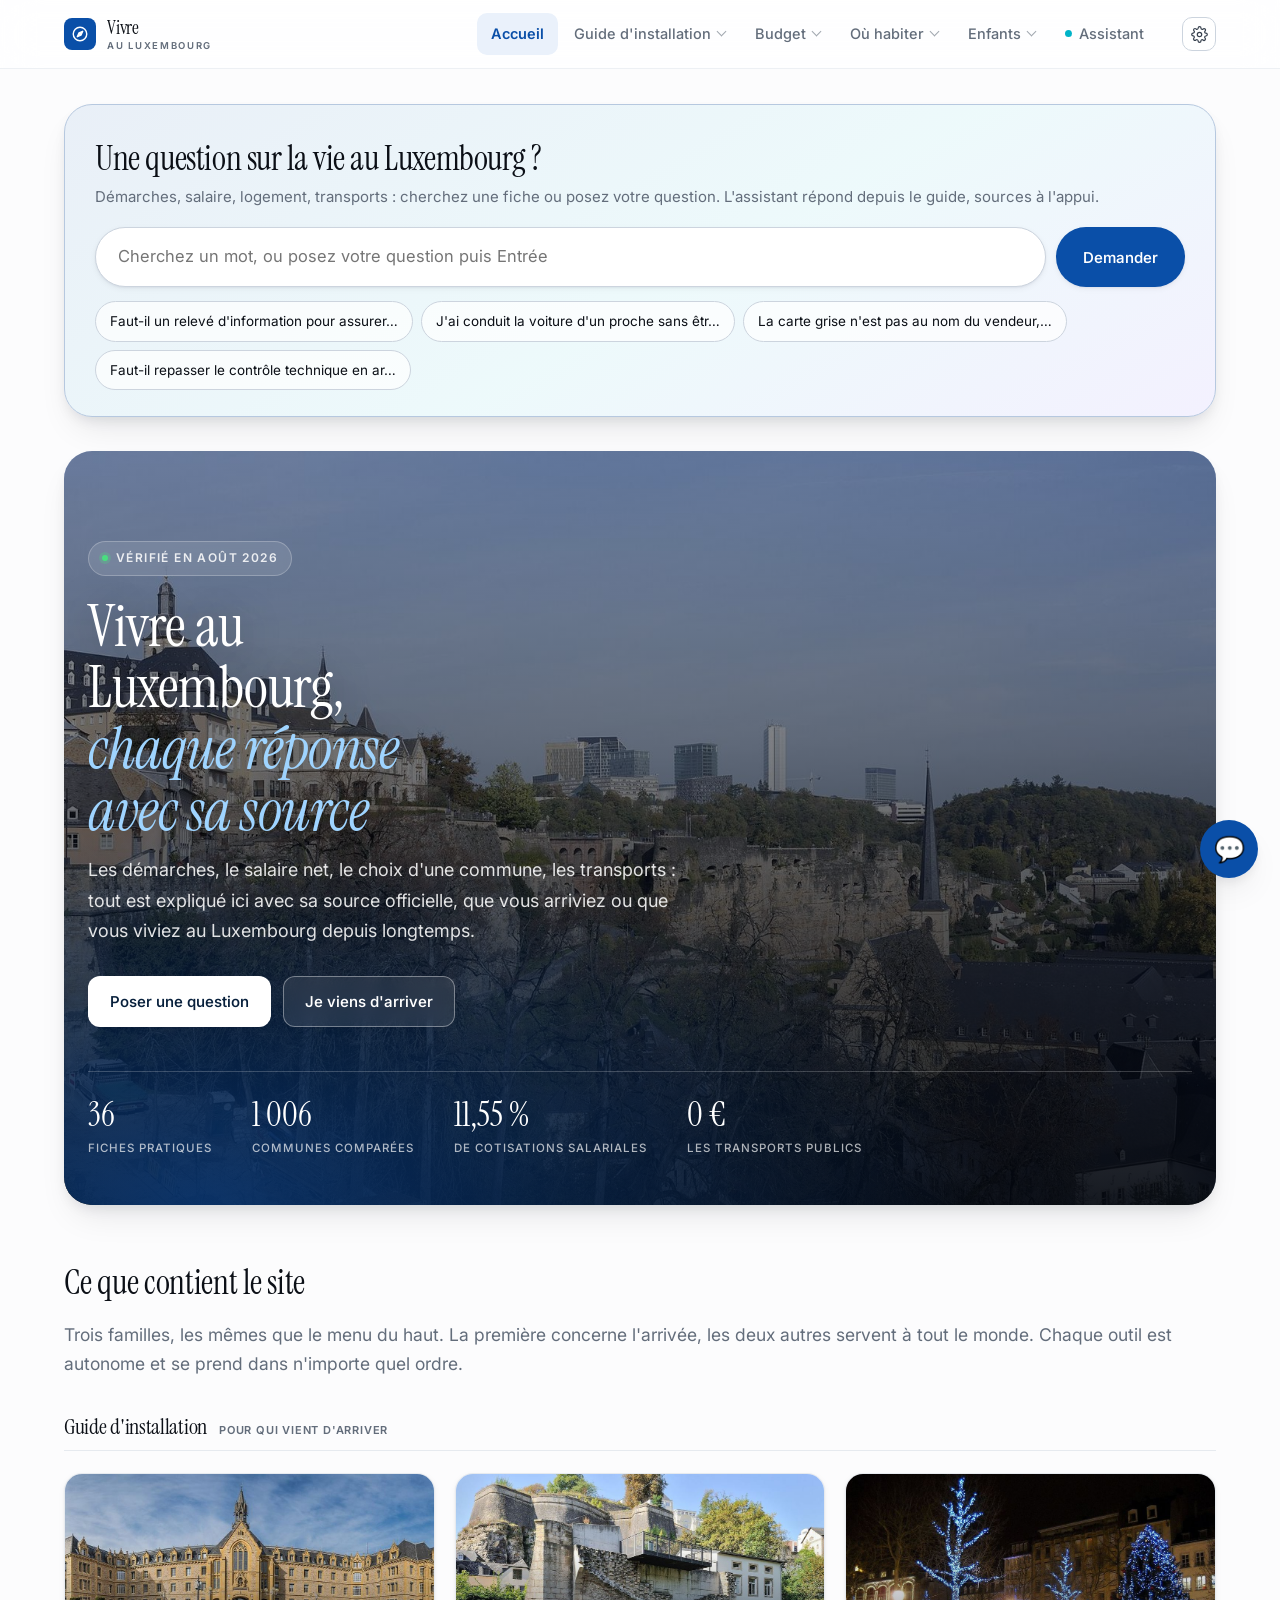
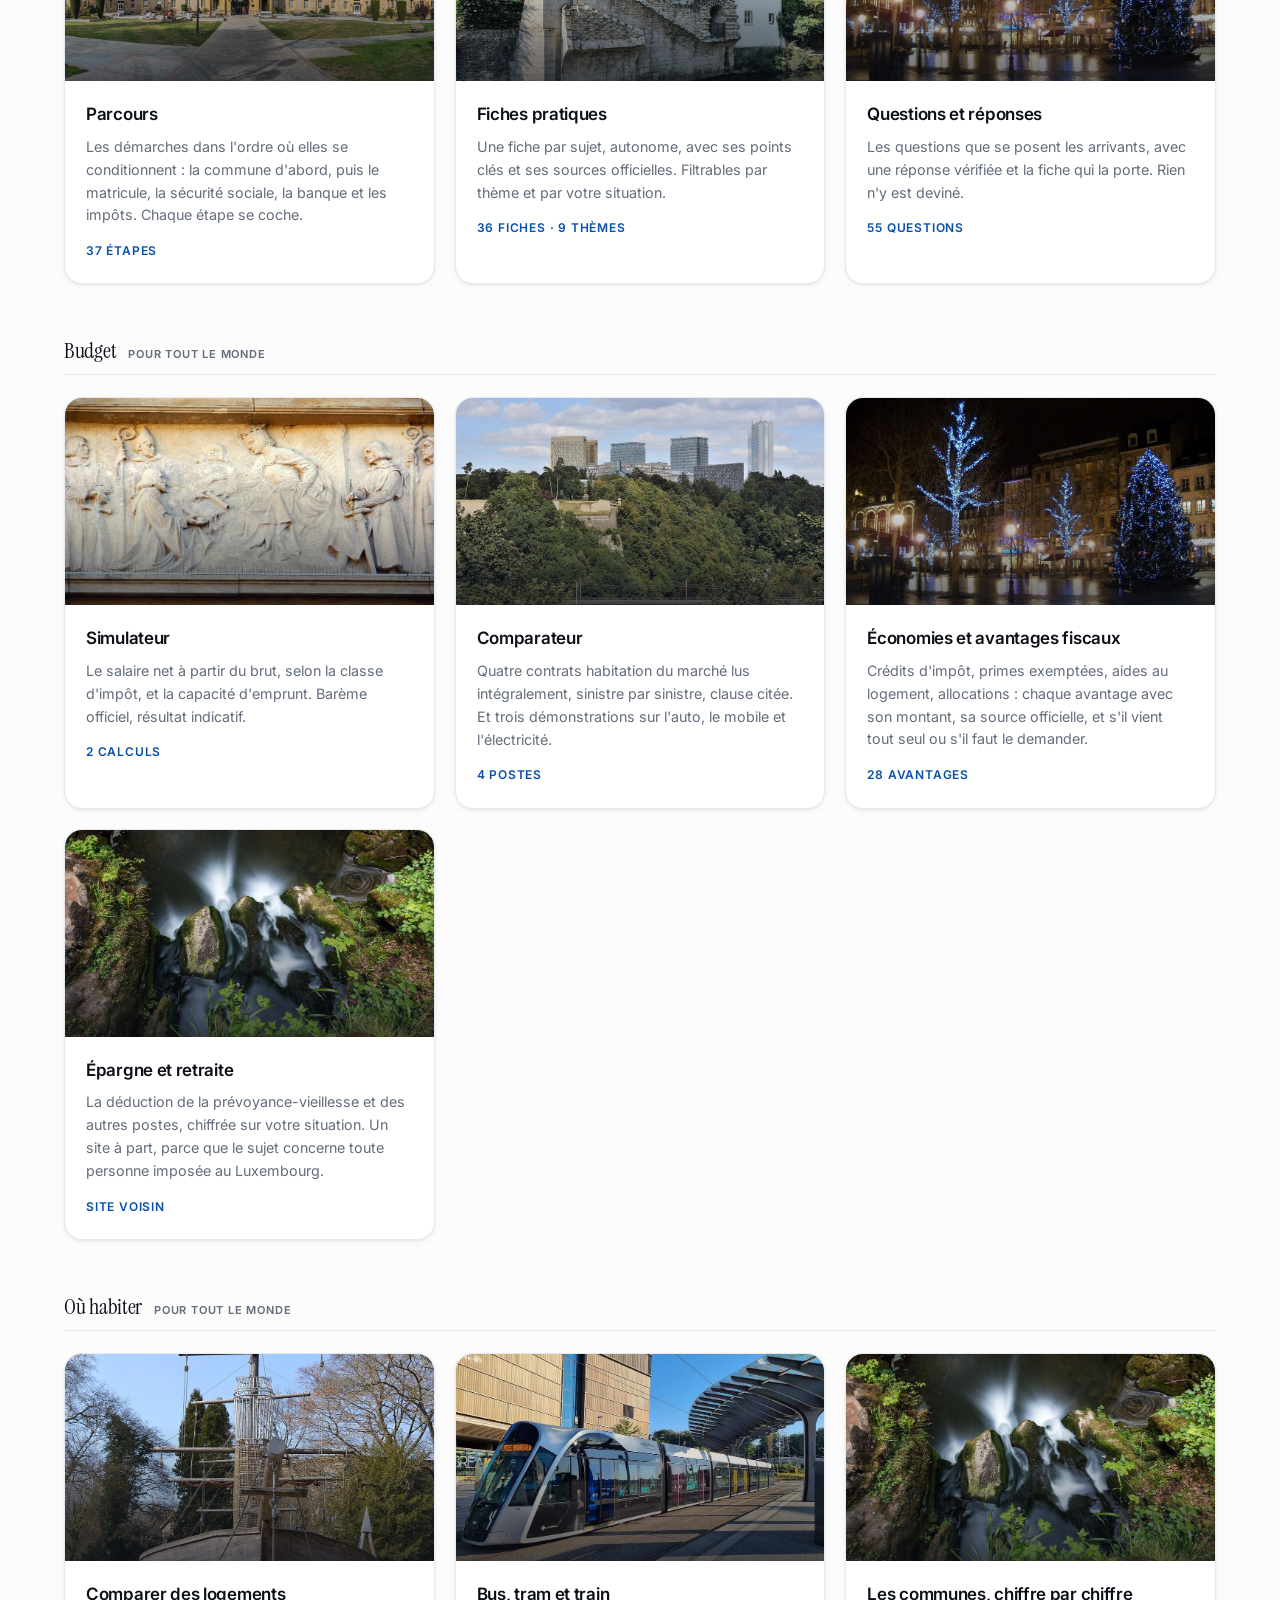
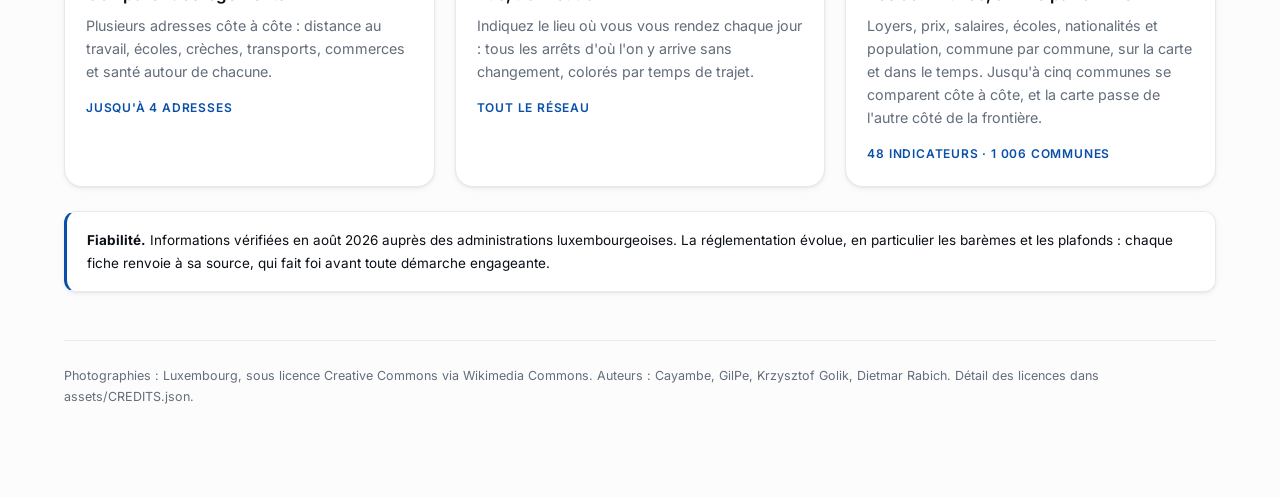
==== commit cdb21be8: "publie foyer/lux_guide (source 139c19c)" ====
--- a/index.html
+++ b/index.html
@@ -4,101 +4,16 @@
 <meta charset="utf-8">
 <meta name="viewport" content="width=device-width, initial-scale=1">
 <title>Vivre au Luxembourg</title>
-<link rel="stylesheet" href="app/styles.css?v=42">
+<link rel="stylesheet" href="app/styles.css?v=44">
+<link rel="stylesheet" href="app/guide.css?v=3">
+<link rel="stylesheet" href="app/entete.css?v=1">
 </head>
 <body>
 
-<header class="top">
-  <div class="top-in">
-    <button class="brand" id="brand" title="Vivre au Luxembourg. Revenir à l'accueil" aria-label="Vivre au Luxembourg, revenir à l'accueil">
-      <!-- Une boussole : s'orienter, etre guide. La maison disait « s'installer »,
-           et le site parle maintenant de toute la vie ici. Le blason de l'Etat
-           a ete ecarte : l'article 232bis du Code penal en reserve l'usage
-           professionnel ou publicitaire a une autorisation du gouvernement, et
-           il ferait passer le site pour une page officielle. -->
-      <span class="mark" aria-hidden="true">
-        <svg viewBox="0 0 24 24" fill="none" stroke="currentColor" stroke-width="1.9" stroke-linejoin="round" focusable="false">
-          <circle cx="12" cy="12" r="9"/>
-          <path d="M15.6 8.4 13.4 13.4 8.4 15.6 10.6 10.6z" fill="currentColor"/>
-        </svg>
-      </span>
-      <span class="brand-lock">
-        <span class="brand-txt">Vivre</span>
-        <span class="brand-desc">au Luxembourg</span>
-      </span>
-    </button>
-    <!-- Dix sections alignees, c'etait une liste a lire en entier avant de
-         choisir. Elles sont rangees en trois familles : ce qu'il faut savoir,
-         ce que ca coute, ou habiter. L'accueil et l'assistant restent directs,
-         ce sont les deux entrees qu'on prend sans reflechir. -->
-    <nav class="tabs" id="tabs" aria-label="Sections du guide">
-      <button id="tab-accueil" data-panel="accueil" aria-controls="panel-accueil">Accueil</button>
-
-      <div class="grp">
-        <button class="grp-btn" id="grp-guide" aria-haspopup="true" aria-expanded="false" aria-controls="menu-guide">Guide d'installation<span class="chev" aria-hidden="true"></span></button>
-        <div class="menu" id="menu-guide" role="menu" aria-labelledby="grp-guide" hidden>
-          <button role="menuitem" id="tab-fiches" data-panel="fiches" aria-controls="panel-fiches">
-            <b id="nom-fiches">Fiches pratiques</b><i>Chaque fiche est autonome, avec ses sources officielles</i>
-          </button>
-          <button role="menuitem" id="tab-parcours" data-panel="parcours" aria-controls="panel-parcours">
-            <b id="nom-parcours">Parcours d'installation</b><i>Les démarches dans l'ordre, celles qui conditionnent les autres d'abord</i>
-          </button>
-          <button role="menuitem" id="tab-faq" data-panel="faq" aria-controls="panel-faq">
-            <b id="nom-faq">Questions et réponses</b><i>Toutes les questions recensées, chaque réponse adossée à une fiche</i>
-          </button>
-        </div>
-      </div>
-
-      <div class="grp">
-        <button class="grp-btn" id="grp-budget" aria-haspopup="true" aria-expanded="false" aria-controls="menu-budget">Budget<span class="chev" aria-hidden="true"></span></button>
-        <div class="menu" id="menu-budget" role="menu" aria-labelledby="grp-budget" hidden>
-          <button role="menuitem" id="tab-simulateur" data-panel="simulateur" aria-controls="panel-simulateur">
-            <b id="nom-simulateur">Simulateur</b><i>Salaire net, capacité d'emprunt, classe d'impôt</i>
-          </button>
-          <button role="menuitem" id="tab-comparateur" data-panel="comparateur" aria-controls="panel-comparateur">
-            <b id="nom-comparateur">Comparateur</b><i>Habitation, auto, mobile et électricité, critère par critère</i>
-          </button>
-          <button role="menuitem" id="tab-avantages" data-panel="avantages" aria-controls="panel-avantages">
-            <b id="nom-avantages">Économies et avantages fiscaux</b><i>Ce que l'État rend ou ne prélève pas, et s'il faut le demander</i>
-          </button>
-          <!-- Un lien et non une section : l'epargne et la retraite ont leurs
-               propres pages. data-lien le fait entrer dans la navigation au
-               clavier du menu, comme les sections. -->
-          <a role="menuitem" data-lien href="prevoyance/">
-            <b>Épargne et retraite</b><i>La déduction 111bis et les autres postes, chiffrée sur votre situation</i>
-          </a>
-        </div>
-      </div>
-
-      <div class="grp">
-        <button class="grp-btn" id="grp-lieu" aria-haspopup="true" aria-expanded="false" aria-controls="menu-lieu">Où habiter<span class="chev" aria-hidden="true"></span></button>
-        <div class="menu" id="menu-lieu" role="menu" aria-labelledby="grp-lieu" hidden>
-          <button role="menuitem" id="tab-carte" data-panel="carte" aria-controls="panel-carte">
-            <b id="nom-carte">Comparer des logements</b><i>Écoles, crèches et transports autour de chaque adresse</i>
-          </button>
-          <button role="menuitem" id="tab-lignes" data-panel="lignes" aria-controls="panel-lignes">
-            <b id="nom-lignes">Bus, tram et train</b><i>Les arrêts d'où l'on rejoint le travail sans changement</i>
-          </button>
-          <button role="menuitem" id="tab-cartes" data-panel="cartes" aria-controls="panel-cartes">
-            <b id="nom-cartes">Les communes, chiffre par chiffre</b><i>Loyers, salaires, écoles et nationalités, au Luxembourg et chez les trois voisins</i>
-          </button>
-        </div>
-      </div>
-
-      <button id="tab-assistant" data-panel="assistant" aria-controls="panel-assistant" class="tab-assistant">
-        <span class="tab-pt" aria-hidden="true"></span>Assistant
-      </button>
-    </nav>
-    <div class="top-outils">
-      <button id="admin-btn" class="outil" data-panel="admin" title="Paramètres" aria-label="Paramètres">
-        <svg viewBox="0 0 24 24" fill="none" stroke="currentColor" stroke-width="1.7" stroke-linecap="round" stroke-linejoin="round" focusable="false" aria-hidden="true">
-          <circle cx="12" cy="12" r="3.1"/>
-          <path d="M19.4 15a1.7 1.7 0 0 0 .34 1.87l.06.06a2 2 0 1 1-2.83 2.83l-.06-.06a1.7 1.7 0 0 0-1.87-.34 1.7 1.7 0 0 0-1 1.56V21a2 2 0 1 1-4 0v-.11a1.7 1.7 0 0 0-1.1-1.56 1.7 1.7 0 0 0-1.87.34l-.06.06a2 2 0 1 1-2.83-2.83l.06-.06A1.7 1.7 0 0 0 4.6 15a1.7 1.7 0 0 0-1.56-1H3a2 2 0 1 1 0-4h.11a1.7 1.7 0 0 0 1.56-1.1 1.7 1.7 0 0 0-.34-1.87l-.06-.06a2 2 0 1 1 2.83-2.83l.06.06A1.7 1.7 0 0 0 9 4.6h.08A1.7 1.7 0 0 0 10.13 3V3a2 2 0 1 1 4 0v.11a1.7 1.7 0 0 0 1.05 1.56 1.7 1.7 0 0 0 1.87-.34l.06-.06a2 2 0 1 1 2.83 2.83l-.06.06A1.7 1.7 0 0 0 19.4 9v.08a1.7 1.7 0 0 0 1.56 1.05H21a2 2 0 1 1 0 4h-.11a1.7 1.7 0 0 0-1.49 1z"/>
-        </svg>
-      </button>
-    </div>
-  </div>
-</header>
+<!-- La barre, ses menus et leur comportement sont communs a tout le site :
+     app/entete.js les ecrit ici, avant que les autres scripts ne les cherchent. -->
+<header class="top" id="entete" data-racine=""></header>
+<script src="app/entete.js?v=2"></script>
 
 <main>
 
@@ -751,6 +666,9 @@
   </section>
 
   <!-- Lignes : tout ce qui arrive a une adresse sans changement -->
+  <!-- Où jouer : le module app/jeux.js écrit ce panneau au premier affichage. -->
+  <section class="panel" role="region" aria-label="Où jouer avec les enfants" id="panel-jeux" hidden></section>
+
   <section class="panel" role="region" aria-labelledby="nom-lignes" id="panel-lignes" hidden>
     <h1>Chercher un logement sur une ligne de bus, de tram ou de train</h1>
     <p class="lead">
@@ -1110,16 +1028,19 @@
 <button id="widget-btn" title="Ouvrir l'assistant" aria-label="Ouvrir l'assistant">💬</button>
 
 <script src="app/bareme.js?v=39"></script>
-<script src="app/kb.js?v=41"></script>
+<script src="app/fiches/vehicule.js?v=1"></script>
+<script src="app/kb.js?v=42"></script>
+<script src="app/guide.js?v=2"></script>
 <script src="app/simulateur.js?v=40"></script>
 <script src="comparateur/contrats_kb.js?v=39"></script>
 <script src="comparateur/mrh_kb.js?v=39"></script>
 <script src="comparateur/offres_kb.js?v=39"></script>
 <script src="app/chat.js?v=39"></script>
 <script src="app/avantages.js?v=2"></script>
-<script src="app/ui.js?v=42"></script>
+<script src="app/ui.js?v=45"></script>
 <script src="app/lignes.js?v=2"></script>
 <script src="app/cartes.js?v=14"></script>
+<script src="app/jeux.js?v=1"></script>
 <script src="app/communaute.js?v=39"></script>
 <script src="app/communaute.js"></script>
 </body>
--- a/app/styles.css
+++ b/app/styles.css
@@ -13,7 +13,10 @@
   --border-fort: #ccd4de;
   --text: #0b0f16;
   --text-2: #38424f;
-  --muted: #6a7583;
+  /* Le gris secondaire passe 4,5 de contraste sur tous les fonds clairs du site,
+     accent-soft compris (4,61) : #6a7583 tombait a 4,12 et 4,36, sous le seuil
+     du petit texte. Mesure le 12 octobre 2026. */
+  --muted: #636d7b;
   --accent: #0a4fa8;
   --accent-2: #00b3c8;
   --accent-3: #6b4df6;
@@ -92,186 +95,11 @@
    barre partir vers le haut sur la plupart des onglets. En position fixe elle
    ne depend plus de rien. Le corps recoit en echange une marge haute de la
    hauteur de la barre, sinon le contenu commencerait dessous. */
-header.top {
-  position: fixed; top: 0; left: 0; right: 0; z-index: 60;
-  background: color-mix(in srgb, var(--surface) 72%, transparent);
-  backdrop-filter: saturate(190%) blur(18px);
-  -webkit-backdrop-filter: saturate(190%) blur(18px);
-  border-bottom: 1px solid color-mix(in srgb, var(--border) 70%, transparent);
-}
-/* L'en-tete tient sur une seule ligne a toutes les largeurs. Rien n'y passe
-   jamais a la ligne : une barre sur deux ou trois lignes deplace le contenu de
-   la page a chaque redimensionnement.
-
-   Les sections sont dix, et dix noms alignes ne se lisent plus : on les
-   parcourt tous avant d'en choisir un. Elles sont donc rangees en trois
-   familles derriere un menu, ce qui laisse cinq entrees dans la barre. Le menu
-   a la place d'ecrire ce que contient chaque section, ce que l'onglet nu ne
-   pouvait pas faire.
-
-   Le nom du guide tient sur deux lignes dans son cartouche et ne disparait a
-   aucune largeur. En dessous de 560 px environ, la bande de sections defile,
-   avec un fondu du cote ou il en reste : c'est le geste attendu au doigt.
-
-   La hauteur de l'en-tete ne varie qu'entre paliers, jamais a l'interieur :
-   un en-tete colle qui change de hauteur fait sauter le contenu. */
-
-:root { --h-top: 68px; }
+/* L'apparence de la barre, ses entrees et ses menus vivent dans entete.css,
+   commune a toutes les pages du site. Reste ici sa place dans cette page. */
+header.top { position: fixed; top: 0; left: 0; right: 0; z-index: 60; }
+
 body { padding-top: var(--h-top); }
-
-.top-in {
-  max-width: var(--max); margin: 0 auto;
-  height: var(--h-top);
-  padding-left: max(24px, env(safe-area-inset-left));
-  padding-right: max(24px, env(safe-area-inset-right));
-  display: flex; align-items: center; gap: 18px; flex-wrap: nowrap;
-}
-
-.brand {
-  font-family: var(--serif); font-size: 21px; letter-spacing: -.1px;
-  display: flex; align-items: center; gap: 11px; white-space: nowrap;
-  flex: none; min-width: 0;
-  border: 0; background: none; color: inherit; padding: 0; cursor: pointer;
-  border-radius: 12px;
-}
-/* Le nom du guide dit exactement ce qu'il est, et n'a donc rien a expliquer.
-   Son seul defaut etait sa longueur sur une ligne : 223 px, qui disparaissaient
-   des qu'une fenetre se resserrait. Il tient sur deux lignes dans un cartouche,
-   comme le fait un titre de collection : 118 px au lieu de 223, et il n'a plus
-   jamais besoin de disparaitre. */
-.brand-lock {
-  display: flex; flex-direction: column; align-items: flex-start;
-  gap: 4px; min-width: 0; line-height: 1;
-}
-.brand-txt {
-  font-size: 19px; letter-spacing: -.2px; line-height: 1;
-  overflow: hidden; text-overflow: ellipsis; white-space: nowrap;
-}
-.brand-desc {
-  font-family: var(--sans); font-size: 9.5px; font-weight: 620;
-  letter-spacing: 1.7px; text-transform: uppercase;
-  color: var(--muted); white-space: nowrap; line-height: 1;
-  transition: color .16s;
-}
-.brand:hover .brand-desc { color: var(--accent); }
-/* La marque etait une pastille en degrade bleu-cyan-violet avec une ombre
-   coloree : trois couleurs et un halo pour un objet de 32 px, c'est le style
-   des applications de 2019. Un aplat de la couleur d'accent, un angle plus
-   ferme et aucune ombre portee tiennent mieux, et laissent la typographie
-   porter le nom. */
-.brand .mark {
-  width: 32px; height: 32px; border-radius: 8px; flex: none;
-  display: grid; place-items: center; color: var(--surface);
-  background: var(--accent);
-  transition: background .18s, transform .18s cubic-bezier(.2,.7,.2,1);
-}
-.brand .mark svg { width: 18px; height: 18px; display: block; }
-.brand:hover .mark { background: var(--text); transform: translateY(-1px); }
-
-/* Outils : ils ne sont pas des sections du guide, ils ne sont donc pas des
-   onglets. Le reglage du theme et l'administration du contenu vivent ensemble
-   a droite, en icones. */
-.top-outils { display: flex; align-items: center; gap: 6px; flex: none; margin-left: 6px; }
-.outil {
-  border: 1px solid var(--border-fort); background: var(--surface); color: var(--text-2);
-  width: 34px; height: 34px; border-radius: 10px; cursor: pointer; flex: none;
-  display: grid; place-items: center; font-size: 15px; line-height: 1; padding: 0;
-  transition: color .16s, border-color .16s, background .16s;
-}
-.outil svg { width: 17px; height: 17px; display: block; }
-.outil:hover { color: var(--accent); border-color: var(--accent); background: var(--accent-soft); }
-.outil[aria-pressed="true"] { color: var(--accent); border-color: var(--accent); background: var(--accent-soft); }
-
-nav.tabs {
-  display: flex; gap: 2px; flex-wrap: nowrap; margin-left: auto;
-  flex: 0 1 auto; min-width: 0; align-self: stretch; align-items: center;
-  overflow-x: auto; overscroll-behavior-x: contain;
-  scrollbar-width: none; -ms-overflow-style: none;
-  -webkit-overflow-scrolling: touch;
-  scroll-snap-type: x proximity; scroll-padding-inline: 28px;
-}
-nav.tabs::-webkit-scrollbar { height: 0; width: 0; }
-/* Fondu aux bords quand des onglets sortent du cadre : on voit qu'il y a
-   la suite. L'attribut est pose par nav.js au chargement et au defilement. */
-nav.tabs[data-defile="droite"] {
-  -webkit-mask-image: linear-gradient(90deg, #000 calc(100% - 26px), transparent 100%);
-  mask-image: linear-gradient(90deg, #000 calc(100% - 26px), transparent 100%);
-}
-nav.tabs[data-defile="gauche"] {
-  -webkit-mask-image: linear-gradient(90deg, transparent 0, #000 26px);
-  mask-image: linear-gradient(90deg, transparent 0, #000 26px);
-}
-nav.tabs[data-defile="deux"] {
-  -webkit-mask-image: linear-gradient(90deg, transparent 0, #000 26px, #000 calc(100% - 26px), transparent 100%);
-  mask-image: linear-gradient(90deg, transparent 0, #000 26px, #000 calc(100% - 26px), transparent 100%);
-}
-nav.tabs button {
-  border: 0; background: none; color: var(--muted); position: relative;
-  padding: 9px 14px; border-radius: 10px; cursor: pointer;
-  font: inherit; font-size: 14.5px; font-weight: 500;
-  flex: none; white-space: nowrap; scroll-snap-align: center;
-  transition: color .18s, background .18s;
-}
-nav.tabs button:hover { color: var(--text); background: var(--surface-2); }
-nav.tabs button[aria-current="page"],
-nav.tabs button.grp-btn.actif {
-  color: var(--accent); font-weight: 600; background: var(--accent-soft);
-}
-
-/* Familles de sections. Le chevron dit qu'il y a un menu dessous, et il
-   pivote quand il est ouvert : sans ce signe, un bouton qui n'ouvre pas la
-   page qu'on attend se lit comme une panne. */
-.grp { position: relative; flex: none; display: flex; align-items: center; }
-nav.tabs button.grp-btn { display: inline-flex; align-items: center; gap: 7px; }
-.chev {
-  width: 7px; height: 7px; flex: none; opacity: .6;
-  border-right: 1.7px solid currentColor; border-bottom: 1.7px solid currentColor;
-  transform: translateY(-2px) rotate(45deg); transition: transform .18s;
-}
-nav.tabs button.grp-btn[aria-expanded="true"] .chev { transform: translateY(1px) rotate(225deg); }
-
-/* Le menu est en position fixe et non absolue : la bande de sections defile
-   horizontalement sur telephone, un menu pose dedans y serait coupe. Sa place
-   exacte est calculee a l'ouverture, sous le bouton de sa famille. */
-.menu {
-  position: fixed; z-index: 70; min-width: 264px; max-width: min(92vw, 380px);
-  background: var(--surface); border: 1px solid var(--border-fort);
-  border-radius: 15px; box-shadow: 0 14px 38px rgba(11, 15, 22, .17);
-  padding: 6px; display: grid; gap: 2px;
-}
-.menu[hidden] { display: none; }
-nav.tabs .menu a { text-decoration: none; font: inherit; }
-nav.tabs .menu button, nav.tabs .menu a {
-  display: block; width: 100%; text-align: left; white-space: normal;
-  padding: 9px 11px; border-radius: 11px; color: var(--text-2);
-  scroll-snap-align: none;
-}
-nav.tabs .menu button b, nav.tabs .menu a b { display: block; font-size: 14.5px; font-weight: 600; color: var(--text); }
-nav.tabs .menu button i, nav.tabs .menu a i {
-  display: block; font-style: normal; font-size: 12.5px; line-height: 1.4;
-  color: var(--muted); margin-top: 2px;
-}
-nav.tabs .menu button:hover, nav.tabs .menu a:hover,
-nav.tabs .menu a:focus-visible { background: var(--surface-2); }
-nav.tabs .menu button[aria-current="page"] { background: var(--accent-soft); }
-nav.tabs .menu button[aria-current="page"] b { color: var(--accent); }
-
-/* L'assistant n'est pas une page de plus, c'est quelqu'un qui attend. Un point
-   qui respire le signale, discretement : pas de couleur criarde, pas de
-   mouvement dans le texte, et rien du tout si le systeme demande le calme. */
-nav.tabs button.tab-assistant { display: inline-flex; align-items: center; gap: 7px; }
-.tab-pt {
-  width: 7px; height: 7px; border-radius: 50%; flex: none;
-  background: var(--accent-2, var(--accent));
-  box-shadow: 0 0 0 0 color-mix(in srgb, var(--accent-2, var(--accent)) 55%, transparent);
-  animation: respire 2.8s ease-in-out infinite;
-}
-@keyframes respire {
-  0%, 100% { transform: scale(1); box-shadow: 0 0 0 0 color-mix(in srgb, var(--accent-2, var(--accent)) 50%, transparent); }
-  50%      { transform: scale(1.18); box-shadow: 0 0 0 5px color-mix(in srgb, var(--accent-2, var(--accent)) 0%, transparent); }
-}
-nav.tabs button.tab-assistant[aria-selected="true"] .tab-pt { animation: none; transform: scale(1); }
-@media (prefers-reduced-motion: reduce) { .tab-pt { animation: none; } }
 
 /* Focus visible : un utilisateur au clavier doit voir ou il est. Il n'y avait
    aucun anneau de focus dans la feuille, la navigation se faisait a l'aveugle. */
@@ -280,7 +108,6 @@
   outline-offset: 2px;
   border-radius: 8px;
 }
-.brand:focus-visible, nav.tabs button:focus-visible, .outil:focus-visible { outline-offset: 3px; }
 input:focus-visible, select:focus-visible, textarea:focus-visible { outline-offset: 1px; }
 
 /* ---------- Structure ---------- */
@@ -372,7 +199,7 @@
 
 .btn {
   display: inline-flex; align-items: center; gap: 9px;
-  background: var(--accent); color: #fff; border: 1px solid transparent;
+  background: var(--accent); color: var(--surface); border: 1px solid transparent;
   padding: 12px 21px; border-radius: 12px; cursor: pointer;
   font: inherit; font-size: 15px; font-weight: 550;
   transition: transform .16s cubic-bezier(.2,.8,.3,1), box-shadow .16s, background .16s, border-color .16s;
@@ -692,7 +519,7 @@
 .msg.bot { background: var(--surface-2); border: 1px solid var(--border); border-bottom-left-radius: 6px; align-self: flex-start; color: var(--text-2); }
 .msg.me {
   background: linear-gradient(135deg, var(--accent), color-mix(in srgb, var(--accent) 62%, var(--accent-2)));
-  color: #fff; border-bottom-right-radius: 6px; align-self: flex-end; box-shadow: var(--ombre-s);
+  color: var(--surface); border-bottom-right-radius: 6px; align-self: flex-end; box-shadow: var(--ombre-s);
 }
 .msg .srcs { margin-top: 12px; padding-top: 11px; border-top: 1px solid var(--border); font-size: 12.5px; }
 .msg .srcs strong { display: block; color: var(--muted); text-transform: uppercase; letter-spacing: 1px; font-size: var(--micro); margin-bottom: 5px; }
@@ -929,8 +756,10 @@
   transition: all .16s;
 }
 .sous-onglets button:hover { border-color: var(--accent); color: var(--accent); }
+/* La couleur de surface et non du blanc : en theme sombre l'accent devient un
+   bleu clair, sur lequel un texte blanc ne se lit plus. */
 .sous-onglets button.actif {
-  background: var(--accent); border-color: var(--accent); color: #fff; font-weight: 600;
+  background: var(--accent); border-color: var(--accent); color: var(--surface); font-weight: 600;
 }
 
 /* Le panneau Simulateur : quatre outils presentes comme des cartes, pas
@@ -1447,42 +1276,12 @@
 /* Les rangees d'onglets secondaires passent a la ligne au lieu de deborder */
 .sous-onglets { flex-wrap: wrap; }
 
-/* Palier 2 : les sections se resserrent. Le nom du site reste, il n'a pas
-   besoin de disparaitre ici, c'est la respiration des onglets qui manque. */
-@media (max-width: 1099px) {
-  :root { --h-top: 62px; }
-  .top-in { gap: 12px; }
-  nav.tabs button { padding: 8px 11px; font-size: 13.5px; }
-  .top-outils { margin-left: 2px; }
-}
-
-/* Le cartouche tient partout : le nom complet ne disparait a aucune largeur,
-   et le logo ne se reduit jamais a une marque muette. */
-@media (max-width: 1039px) {
-  :root { --h-top: 60px; }
-  .brand .mark { width: 30px; height: 30px; }
-  .brand .mark svg { width: 18px; height: 18px; }
-  .brand-txt { font-size: 17.5px; }
-  .brand-desc { font-size: 9px; letter-spacing: 1.5px; }
-}
-
-/* Palier 3 : l'en-tete se resserre encore, ce qui garde les huit sections
-   visibles jusque vers 760 px au lieu de 790. Les marges suivent l'encoche en
-   paysage. Ce palier ne concerne que l'en-tete : la mise en page du contenu a
-   son propre seuil plus bas, une tablette de 780 px n'est pas un telephone. */
-@media (max-width: 879px) {
-  .top-in {
-    gap: 10px;
-    padding-left: max(14px, env(safe-area-inset-left));
-    padding-right: max(14px, env(safe-area-inset-right));
-  }
-  nav.tabs { margin-left: 8px; }
-  nav.tabs button { padding: 8px 8px; }
-  .top-outils { gap: 5px; margin-left: 0; }
-}
+
+
 
 @media (max-width: 759px) {
   main { padding: 0 16px 70px; }
+  .detail-hero { margin: 0 -16px 24px; }
   .ask { padding: 22px 16px 18px; border-radius: var(--r-m); }
   .hero { min-height: min(64vh, 460px); border-radius: var(--r-m); }
   .hero-in { padding: 60px 18px 30px; }
@@ -1642,10 +1441,7 @@
 
   .chip { min-height: 40px; padding: 10px 16px; }
   .btn { min-height: 46px; }
-  nav.tabs button { min-height: 44px; }
   .sous-onglets button { min-height: 44px; }
-  .outil { width: 42px; height: 42px; }
-  .brand .mark { width: 34px; height: 34px; }
 
   /* A bout de bras, une capitale de 11 px se devine plus qu'elle ne se lit */
   :root { --micro: 12px; }
--- a/app/guide.css
+++ b/app/guide.css
@@ -0,0 +1,189 @@
+/* Fiches guidées (app/guide.js) : repères, tri du cas, onglets, étapes,
+   dossier à cocher. Reprend les jetons de styles.css, rien n'y est redéfini. */
+
+/* La colonne de texte est un élément de grille : sans min-width: 0, la barre
+   d'onglets, qui ne passe pas à la ligne, l'élargit au-delà de l'écran. */
+.detail-texte { min-width: 0; }
+
+/* ---------- Repères ---------- */
+.g-reperes {
+  display: grid; grid-template-columns: repeat(3, minmax(0, 1fr)); gap: 12px;
+  margin: 0 0 34px;
+}
+.g-repere {
+  display: flex; flex-direction: column; gap: 4px;
+  background: var(--surface); border: 1px solid var(--border);
+  border-radius: var(--r-m); padding: 16px 18px; box-shadow: var(--ombre-s);
+}
+.g-k {
+  font-size: var(--micro); text-transform: uppercase; letter-spacing: 1.2px;
+  color: var(--muted); font-weight: 650;
+}
+.g-v { font-family: var(--serif); font-weight: 400; font-size: 34px; line-height: 1.1; color: var(--accent); }
+.g-repere .g-d { font-size: 13.5px; color: var(--text-2); line-height: 1.45; }
+
+/* ---------- Votre cas ---------- */
+.g-cas { margin: 0 0 34px; }
+.detail-texte .g-cas h2 { margin: 0 0 14px; }
+.g-cas-grille { display: grid; grid-template-columns: repeat(3, minmax(0, 1fr)); gap: 12px; }
+.g-cas-item {
+  position: relative; display: flex; flex-direction: column; gap: 6px;
+  background: var(--surface-2); border: 1px solid var(--border);
+  border-radius: var(--r-m); padding: 16px 18px;
+}
+.g-cas-item strong { font-size: 15px; line-height: 1.35; }
+.g-cas-item p { margin: 0; font-size: 14px; line-height: 1.5; color: var(--text-2); }
+.g-cas-item.actif {
+  background: var(--accent-soft); border-color: var(--accent);
+  box-shadow: 0 0 0 1px var(--accent) inset;
+}
+.g-badge {
+  align-self: flex-start; font-size: var(--micro); text-transform: uppercase;
+  letter-spacing: 1px; font-weight: 650; color: var(--accent);
+}
+
+/* ---------- Onglets ---------- */
+.g-tabs {
+  position: sticky; top: calc(var(--h-top) + 8px); z-index: 5;
+  display: flex; gap: 4px; padding: 5px; margin: 0 0 24px;
+  background: var(--surface-2); border: 1px solid var(--border); border-radius: 999px;
+  overflow-x: auto; scrollbar-width: none;
+}
+.g-tabs::-webkit-scrollbar { display: none; }
+.g-tab {
+  flex: 1 0 auto; border: 0; background: none; cursor: pointer;
+  font: inherit; font-size: 14.5px; font-weight: 550; color: var(--muted);
+  padding: 9px 16px; border-radius: 999px; white-space: nowrap; transition: all .15s;
+}
+.g-tab:hover { color: var(--text); }
+.g-tab.actif { background: var(--surface); color: var(--accent); box-shadow: var(--ombre-s); }
+.g-tab:focus-visible { outline: 2px solid var(--accent); outline-offset: 1px; }
+
+.g-p { font-size: 16px; line-height: 1.7; color: var(--text-2); margin: 0 0 18px; }
+.g-note {
+  margin: 0 0 22px; padding: 13px 16px; font-size: 14.5px; line-height: 1.55;
+  background: var(--warn-soft); color: var(--text);
+  border-left: 3px solid var(--warn); border-radius: 0 var(--r-s) var(--r-s) 0;
+}
+.g-discret { font-size: 12.5px; color: var(--muted); margin: 12px 0 0; }
+
+/* ---------- Étapes ---------- */
+.g-etapes { list-style: none; margin: 0 0 22px; padding: 0; }
+.g-etape { position: relative; padding: 0 0 16px 54px; }
+.g-etape::before {
+  content: ""; position: absolute; left: 17px; top: 40px; bottom: 0;
+  width: 2px; background: var(--border-fort);
+}
+.g-etape:last-child::before { display: none; }
+.g-num {
+  position: absolute; left: 0; top: 4px; width: 36px; height: 36px;
+  display: grid; place-items: center; border-radius: 50%;
+  background: var(--accent); color: var(--surface); font-weight: 700; font-size: 15px;
+}
+.g-etape-carte {
+  background: var(--surface); border: 1px solid var(--border);
+  border-radius: var(--r-m); padding: 16px 20px; box-shadow: var(--ombre-s);
+}
+.g-etape-carte h3 { margin: 4px 0 6px; font-size: 18px; }
+.g-etape-carte > p { margin: 0 0 12px; font-size: 15px; line-height: 1.6; color: var(--text-2); }
+.g-champs {
+  display: grid; grid-template-columns: 112px minmax(0, 1fr); gap: 8px 14px;
+  margin: 0; padding-top: 12px; border-top: 1px solid var(--border);
+}
+.g-champs dt {
+  font-size: var(--micro); text-transform: uppercase; letter-spacing: 1px;
+  color: var(--muted); font-weight: 650; padding-top: 3px;
+}
+.g-champs dd { margin: 0; font-size: 14.5px; line-height: 1.5; }
+.g-ligne { display: block; }
+.g-ligne + .g-ligne { margin-top: 3px; }
+.g-pied { display: flex; flex-wrap: wrap; gap: 8px 18px; margin-top: 12px; }
+.g-lien { color: var(--accent); font-size: 14px; font-weight: 550; }
+.g-bouton { background: none; border: 0; padding: 0; cursor: pointer; font: inherit; font-size: 14px; font-weight: 550; color: var(--accent); }
+.g-bouton:hover, .g-lien:hover { text-decoration: underline; }
+
+/* ---------- Dossier à cocher ---------- */
+.g-cocher {
+  background: var(--surface); border: 1px solid var(--border);
+  border-radius: var(--r-m); padding: 18px 20px; box-shadow: var(--ombre-s);
+}
+.g-cocher-tete { display: flex; justify-content: space-between; align-items: baseline; gap: 12px; }
+.g-compte { font-size: 15px; font-variant-numeric: tabular-nums; }
+.g-barre { height: 6px; border-radius: 999px; background: var(--surface-2); margin: 10px 0 8px; overflow: hidden; }
+.g-barre span { display: block; height: 100%; width: 0; background: var(--accent); transition: width .2s; }
+.g-cocher.complet .g-barre span { background: var(--ok); }
+.g-cocher.complet .g-compte { color: var(--ok); }
+.g-cocher ul { list-style: none; margin: 0; padding: 0; }
+.g-cocher li { padding: 11px 0; border-bottom: 1px solid var(--border); }
+.g-cocher li:last-child { border-bottom: 0; }
+/* label et input ont un style de formulaire global dans styles.css : on le neutralise ici. */
+.g-cocher label {
+  display: flex; gap: 12px; align-items: flex-start; cursor: pointer;
+  margin: 0; font-size: inherit; font-weight: 400; color: var(--text); letter-spacing: 0;
+}
+.g-cocher input {
+  width: 20px; height: 20px; margin: 2px 0 0; padding: 0; border-radius: 4px;
+  flex: 0 0 auto; accent-color: var(--accent); cursor: pointer;
+}
+@media (prefers-color-scheme: dark) { :root:not([data-theme="light"]) .g-cocher { color-scheme: dark; } }
+:root[data-theme="dark"] .g-cocher { color-scheme: dark; }
+.g-item { display: flex; flex-direction: column; gap: 2px; }
+.g-item .g-t { font-size: 15px; line-height: 1.45; }
+.g-item .g-d { font-size: 13.5px; color: var(--muted); line-height: 1.45; }
+.g-cocher li.fait .g-t { color: var(--muted); }
+.g-cocher li > .g-lien { display: inline-block; margin: 4px 0 0 32px; font-size: 13.5px; }
+
+/* ---------- Vendeur, par pays ---------- */
+.g-pays .chips { margin: 0 0 16px; }
+.g-pays-vue { display: grid; grid-template-columns: minmax(0, 1.4fr) minmax(0, 1fr); gap: 12px; }
+.g-pays-col {
+  background: var(--surface); border: 1px solid var(--border);
+  border-radius: var(--r-m); padding: 16px 20px; box-shadow: var(--ombre-s);
+}
+.g-pays-col h4 {
+  margin: 0 0 8px; font-size: var(--micro); text-transform: uppercase;
+  letter-spacing: 1.2px; color: var(--muted); font-weight: 650;
+}
+.g-pays-col ul { margin: 0; padding-left: 18px; }
+.g-pays-col li { margin: 7px 0; font-size: 14.5px; line-height: 1.5; }
+
+/* ---------- Coûts ---------- */
+.g-table td.num { white-space: normal; }
+.g-onglets .table-wrap { margin-bottom: 18px; }
+
+/* ---------- Cas particuliers ---------- */
+.g-plis { display: flex; flex-direction: column; gap: 10px; }
+.g-pli {
+  background: var(--surface); border: 1px solid var(--border);
+  border-radius: var(--r-m); padding: 0 20px; box-shadow: var(--ombre-s);
+}
+.g-pli summary {
+  list-style: none; cursor: pointer; padding: 15px 28px 15px 0; position: relative;
+  font-weight: 600; font-size: 16px;
+}
+.g-pli summary::-webkit-details-marker { display: none; }
+.g-pli summary::after {
+  content: "+"; position: absolute; right: 0; top: 12px;
+  font-size: 22px; font-weight: 400; color: var(--muted);
+}
+.g-pli[open] summary::after { content: "−"; }
+.g-pli p { margin: 0 0 12px; font-size: 15px; line-height: 1.6; color: var(--text-2); }
+.g-pli p:last-child { margin-bottom: 16px; }
+
+/* ---------- Petits écrans ---------- */
+@media (max-width: 720px) {
+  .g-reperes { grid-template-columns: 1fr; gap: 8px; }
+  .g-repere { flex-direction: row; flex-wrap: wrap; align-items: baseline; gap: 4px 10px; padding: 12px 16px; }
+  .g-v { font-size: 26px; }
+  .g-repere .g-d { flex: 1 1 100%; }
+  .g-cas-grille, .g-pays-vue { grid-template-columns: 1fr; }
+  .g-etape { padding-left: 46px; }
+  .g-num { width: 32px; height: 32px; font-size: 14px; }
+  .g-etape::before { left: 15px; top: 36px; }
+  .g-etape-carte { padding: 14px 16px; }
+  .g-champs { grid-template-columns: 1fr; gap: 2px; }
+  .g-champs dd { margin-bottom: 8px; }
+  /* Sur mobile, les onglets passent à la ligne : un onglet coupé au bord ne se voit pas. */
+  .g-tabs { flex-wrap: wrap; border-radius: var(--r-m); overflow: visible; }
+  .g-tab { flex: 1 1 auto; padding: 8px 12px; font-size: 14px; }
+}
--- a/app/entete.css
+++ b/app/entete.css
@@ -0,0 +1,238 @@
+/* En-tete commune du site Vivre au Luxembourg : l'apparence de la barre, de
+   ses entrees, de ses menus et de ses outils. Elle sert toutes les pages, et
+   va avec app/entete.js, qui ecrit la barre. La place de la barre (fixe, ou
+   collante dans une page a volet) est decidee par la feuille de chaque page.
+
+   Une entree est un bouton dans le guide, qui ouvre un panneau, et un lien
+   dans une rubrique a part, qui mene au guide : les deux se ressemblent. */
+
+header.top {
+  background: color-mix(in srgb, var(--surface) 72%, transparent);
+  backdrop-filter: saturate(190%) blur(18px);
+  -webkit-backdrop-filter: saturate(190%) blur(18px);
+  border-bottom: 1px solid color-mix(in srgb, var(--border) 70%, transparent);
+}
+a.brand, a.outil, nav.tabs > a.entree { text-decoration: none; }
+nav.tabs > a.entree { display: inline-flex; align-items: center; gap: 7px; }
+
+/* L'en-tete tient sur une seule ligne a toutes les largeurs. Rien n'y passe
+   jamais a la ligne : une barre sur deux ou trois lignes deplace le contenu de
+   la page a chaque redimensionnement.
+
+   Les sections sont dix, et dix noms alignes ne se lisent plus : on les
+   parcourt tous avant d'en choisir un. Elles sont donc rangees en trois
+   familles derriere un menu, ce qui laisse cinq entrees dans la barre. Le menu
+   a la place d'ecrire ce que contient chaque section, ce que l'onglet nu ne
+   pouvait pas faire.
+
+   Le nom du guide tient sur deux lignes dans son cartouche et ne disparait a
+   aucune largeur. En dessous de 560 px environ, la bande de sections defile,
+   avec un fondu du cote ou il en reste : c'est le geste attendu au doigt.
+
+   La hauteur de l'en-tete ne varie qu'entre paliers, jamais a l'interieur :
+   un en-tete colle qui change de hauteur fait sauter le contenu. */
+
+:root { --h-top: 68px; }
+
+.top-in {
+  max-width: var(--max); margin: 0 auto;
+  height: var(--h-top);
+  padding-left: max(24px, env(safe-area-inset-left));
+  padding-right: max(24px, env(safe-area-inset-right));
+  display: flex; align-items: center; gap: 18px; flex-wrap: nowrap;
+}
+
+.brand {
+  font-family: var(--serif); font-size: 21px; letter-spacing: -.1px;
+  display: flex; align-items: center; gap: 11px; white-space: nowrap;
+  flex: none; min-width: 0;
+  border: 0; background: none; color: inherit; padding: 0; cursor: pointer;
+  border-radius: 12px;
+}
+/* Le nom du guide dit exactement ce qu'il est, et n'a donc rien a expliquer.
+   Son seul defaut etait sa longueur sur une ligne : 223 px, qui disparaissaient
+   des qu'une fenetre se resserrait. Il tient sur deux lignes dans un cartouche,
+   comme le fait un titre de collection : 118 px au lieu de 223, et il n'a plus
+   jamais besoin de disparaitre. */
+.brand-lock {
+  display: flex; flex-direction: column; align-items: flex-start;
+  gap: 4px; min-width: 0; line-height: 1;
+}
+.brand-txt {
+  font-size: 19px; letter-spacing: -.2px; line-height: 1;
+  overflow: hidden; text-overflow: ellipsis; white-space: nowrap;
+}
+.brand-desc {
+  font-family: var(--sans); font-size: 9.5px; font-weight: 620;
+  letter-spacing: 1.7px; text-transform: uppercase;
+  color: var(--muted); white-space: nowrap; line-height: 1;
+  transition: color .16s;
+}
+.brand:hover .brand-desc { color: var(--accent); }
+/* La marque etait une pastille en degrade bleu-cyan-violet avec une ombre
+   coloree : trois couleurs et un halo pour un objet de 32 px, c'est le style
+   des applications de 2019. Un aplat de la couleur d'accent, un angle plus
+   ferme et aucune ombre portee tiennent mieux, et laissent la typographie
+   porter le nom. */
+.brand .mark {
+  width: 32px; height: 32px; border-radius: 8px; flex: none;
+  display: grid; place-items: center; color: var(--surface);
+  background: var(--accent);
+  transition: background .18s, transform .18s cubic-bezier(.2,.7,.2,1);
+}
+.brand .mark svg { width: 18px; height: 18px; display: block; }
+.brand:hover .mark { background: var(--text); transform: translateY(-1px); }
+
+/* Outils : ils ne sont pas des sections du guide, ils ne sont donc pas des
+   onglets. Le reglage du theme et l'administration du contenu vivent ensemble
+   a droite, en icones. */
+.top-outils { display: flex; align-items: center; gap: 6px; flex: none; margin-left: 6px; }
+.outil {
+  border: 1px solid var(--border-fort); background: var(--surface); color: var(--text-2);
+  width: 34px; height: 34px; border-radius: 10px; cursor: pointer; flex: none;
+  display: grid; place-items: center; font-size: 15px; line-height: 1; padding: 0;
+  transition: color .16s, border-color .16s, background .16s;
+}
+.outil svg { width: 17px; height: 17px; display: block; }
+.outil:hover { color: var(--accent); border-color: var(--accent); background: var(--accent-soft); }
+.outil[aria-pressed="true"] { color: var(--accent); border-color: var(--accent); background: var(--accent-soft); }
+
+nav.tabs {
+  display: flex; gap: 2px; flex-wrap: nowrap; margin-left: auto;
+  flex: 0 1 auto; min-width: 0; align-self: stretch; align-items: center;
+  overflow-x: auto; overscroll-behavior-x: contain;
+  scrollbar-width: none; -ms-overflow-style: none;
+  -webkit-overflow-scrolling: touch;
+  scroll-snap-type: x proximity; scroll-padding-inline: 28px;
+}
+nav.tabs::-webkit-scrollbar { height: 0; width: 0; }
+/* Fondu aux bords quand des onglets sortent du cadre : on voit qu'il y a
+   la suite. L'attribut est pose par nav.js au chargement et au defilement. */
+nav.tabs[data-defile="droite"] {
+  -webkit-mask-image: linear-gradient(90deg, #000 calc(100% - 26px), transparent 100%);
+  mask-image: linear-gradient(90deg, #000 calc(100% - 26px), transparent 100%);
+}
+nav.tabs[data-defile="gauche"] {
+  -webkit-mask-image: linear-gradient(90deg, transparent 0, #000 26px);
+  mask-image: linear-gradient(90deg, transparent 0, #000 26px);
+}
+nav.tabs[data-defile="deux"] {
+  -webkit-mask-image: linear-gradient(90deg, transparent 0, #000 26px, #000 calc(100% - 26px), transparent 100%);
+  mask-image: linear-gradient(90deg, transparent 0, #000 26px, #000 calc(100% - 26px), transparent 100%);
+}
+nav.tabs button, nav.tabs > a.entree {
+  border: 0; background: none; color: var(--muted); position: relative;
+  padding: 9px 14px; border-radius: 10px; cursor: pointer;
+  font: inherit; font-size: 14.5px; font-weight: 500;
+  flex: none; white-space: nowrap; scroll-snap-align: center;
+  transition: color .18s, background .18s;
+}
+nav.tabs button:hover, nav.tabs > a.entree:hover { color: var(--text); background: var(--surface-2); }
+nav.tabs button[aria-current="page"],
+nav.tabs button.grp-btn.actif {
+  color: var(--accent); font-weight: 600; background: var(--accent-soft);
+}
+
+/* Familles de sections. Le chevron dit qu'il y a un menu dessous, et il
+   pivote quand il est ouvert : sans ce signe, un bouton qui n'ouvre pas la
+   page qu'on attend se lit comme une panne. */
+.grp { position: relative; flex: none; display: flex; align-items: center; }
+nav.tabs button.grp-btn { display: inline-flex; align-items: center; gap: 7px; }
+.chev {
+  width: 7px; height: 7px; flex: none; opacity: .6;
+  border-right: 1.7px solid currentColor; border-bottom: 1.7px solid currentColor;
+  transform: translateY(-2px) rotate(45deg); transition: transform .18s;
+}
+nav.tabs button.grp-btn[aria-expanded="true"] .chev { transform: translateY(1px) rotate(225deg); }
+
+/* Le menu est en position fixe et non absolue : la bande de sections defile
+   horizontalement sur telephone, un menu pose dedans y serait coupe. Sa place
+   exacte est calculee a l'ouverture, sous le bouton de sa famille. */
+.menu {
+  position: fixed; z-index: 70; min-width: 264px; max-width: min(92vw, 380px);
+  background: var(--surface); border: 1px solid var(--border-fort);
+  border-radius: 15px; box-shadow: 0 14px 38px rgba(11, 15, 22, .17);
+  padding: 6px; display: grid; gap: 2px;
+}
+.menu[hidden] { display: none; }
+nav.tabs .menu a { text-decoration: none; font: inherit; }
+nav.tabs .menu button, nav.tabs .menu a {
+  display: block; width: 100%; text-align: left; white-space: normal;
+  padding: 9px 11px; border-radius: 11px; color: var(--text-2);
+  scroll-snap-align: none;
+}
+nav.tabs .menu button b, nav.tabs .menu a b { display: block; font-size: 14.5px; font-weight: 600; color: var(--text); }
+nav.tabs .menu button i, nav.tabs .menu a i {
+  display: block; font-style: normal; font-size: 12.5px; line-height: 1.4;
+  color: var(--muted); margin-top: 2px;
+}
+nav.tabs .menu button:hover, nav.tabs .menu a:hover,
+nav.tabs .menu a:focus-visible { background: var(--surface-2); }
+nav.tabs .menu button[aria-current="page"] { background: var(--accent-soft); }
+nav.tabs .menu button[aria-current="page"] b { color: var(--accent); }
+
+/* L'assistant n'est pas une page de plus, c'est quelqu'un qui attend. Un point
+   qui respire le signale, discretement : pas de couleur criarde, pas de
+   mouvement dans le texte, et rien du tout si le systeme demande le calme. */
+nav.tabs button.tab-assistant { display: inline-flex; align-items: center; gap: 7px; }
+.tab-pt {
+  width: 7px; height: 7px; border-radius: 50%; flex: none;
+  background: var(--accent-2, var(--accent));
+  box-shadow: 0 0 0 0 color-mix(in srgb, var(--accent-2, var(--accent)) 55%, transparent);
+  animation: respire 2.8s ease-in-out infinite;
+}
+@keyframes respire {
+  0%, 100% { transform: scale(1); box-shadow: 0 0 0 0 color-mix(in srgb, var(--accent-2, var(--accent)) 50%, transparent); }
+  50%      { transform: scale(1.18); box-shadow: 0 0 0 5px color-mix(in srgb, var(--accent-2, var(--accent)) 0%, transparent); }
+}
+nav.tabs button.tab-assistant[aria-selected="true"] .tab-pt { animation: none; transform: scale(1); }
+@media (prefers-reduced-motion: reduce) { .tab-pt { animation: none; } }
+
+.brand:focus-visible, nav.tabs button:focus-visible, .outil:focus-visible { outline-offset: 3px; }
+
+/* L'assistant d'une rubrique s'ouvre en volet, sans changer de page : son
+   bouton reste marque tant que le volet est ouvert. */
+nav.tabs button.tab-assistant[aria-expanded="true"] {
+  color: var(--accent); font-weight: 600; background: var(--accent-soft);
+}
+nav.tabs button.tab-assistant[aria-expanded="true"] .tab-pt { animation: none; }
+
+/* Palier 2 : les sections se resserrent. Le nom du site reste, il n'a pas
+   besoin de disparaitre ici, c'est la respiration des onglets qui manque. */
+@media (max-width: 1099px) {
+  :root { --h-top: 62px; }
+  .top-in { gap: 12px; }
+  nav.tabs button, nav.tabs > a.entree { padding: 8px 11px; font-size: 13.5px; }
+  .top-outils { margin-left: 2px; }
+}
+
+/* Le cartouche tient partout : le nom complet ne disparait a aucune largeur,
+   et le logo ne se reduit jamais a une marque muette. */
+@media (max-width: 1039px) {
+  :root { --h-top: 60px; }
+  .brand .mark { width: 30px; height: 30px; }
+  .brand .mark svg { width: 18px; height: 18px; }
+  .brand-txt { font-size: 17.5px; }
+  .brand-desc { font-size: 9px; letter-spacing: 1.5px; }
+}
+
+/* Palier 3 : l'en-tete se resserre encore, ce qui garde les huit sections
+   visibles jusque vers 760 px au lieu de 790. Les marges suivent l'encoche en
+   paysage. Ce palier ne concerne que l'en-tete : la mise en page du contenu a
+   son propre seuil plus bas, une tablette de 780 px n'est pas un telephone. */
+@media (max-width: 879px) {
+  .top-in {
+    gap: 10px;
+    padding-left: max(14px, env(safe-area-inset-left));
+    padding-right: max(14px, env(safe-area-inset-right));
+  }
+  nav.tabs { margin-left: 8px; }
+  nav.tabs button, nav.tabs > a.entree { padding: 8px 8px; }
+  .top-outils { gap: 5px; margin-left: 0; }
+}
+
+@media (pointer: coarse) {
+  nav.tabs button, nav.tabs > a.entree { min-height: 44px; }
+  .outil { width: 42px; height: 42px; }
+  .brand .mark { width: 34px; height: 34px; }
+}
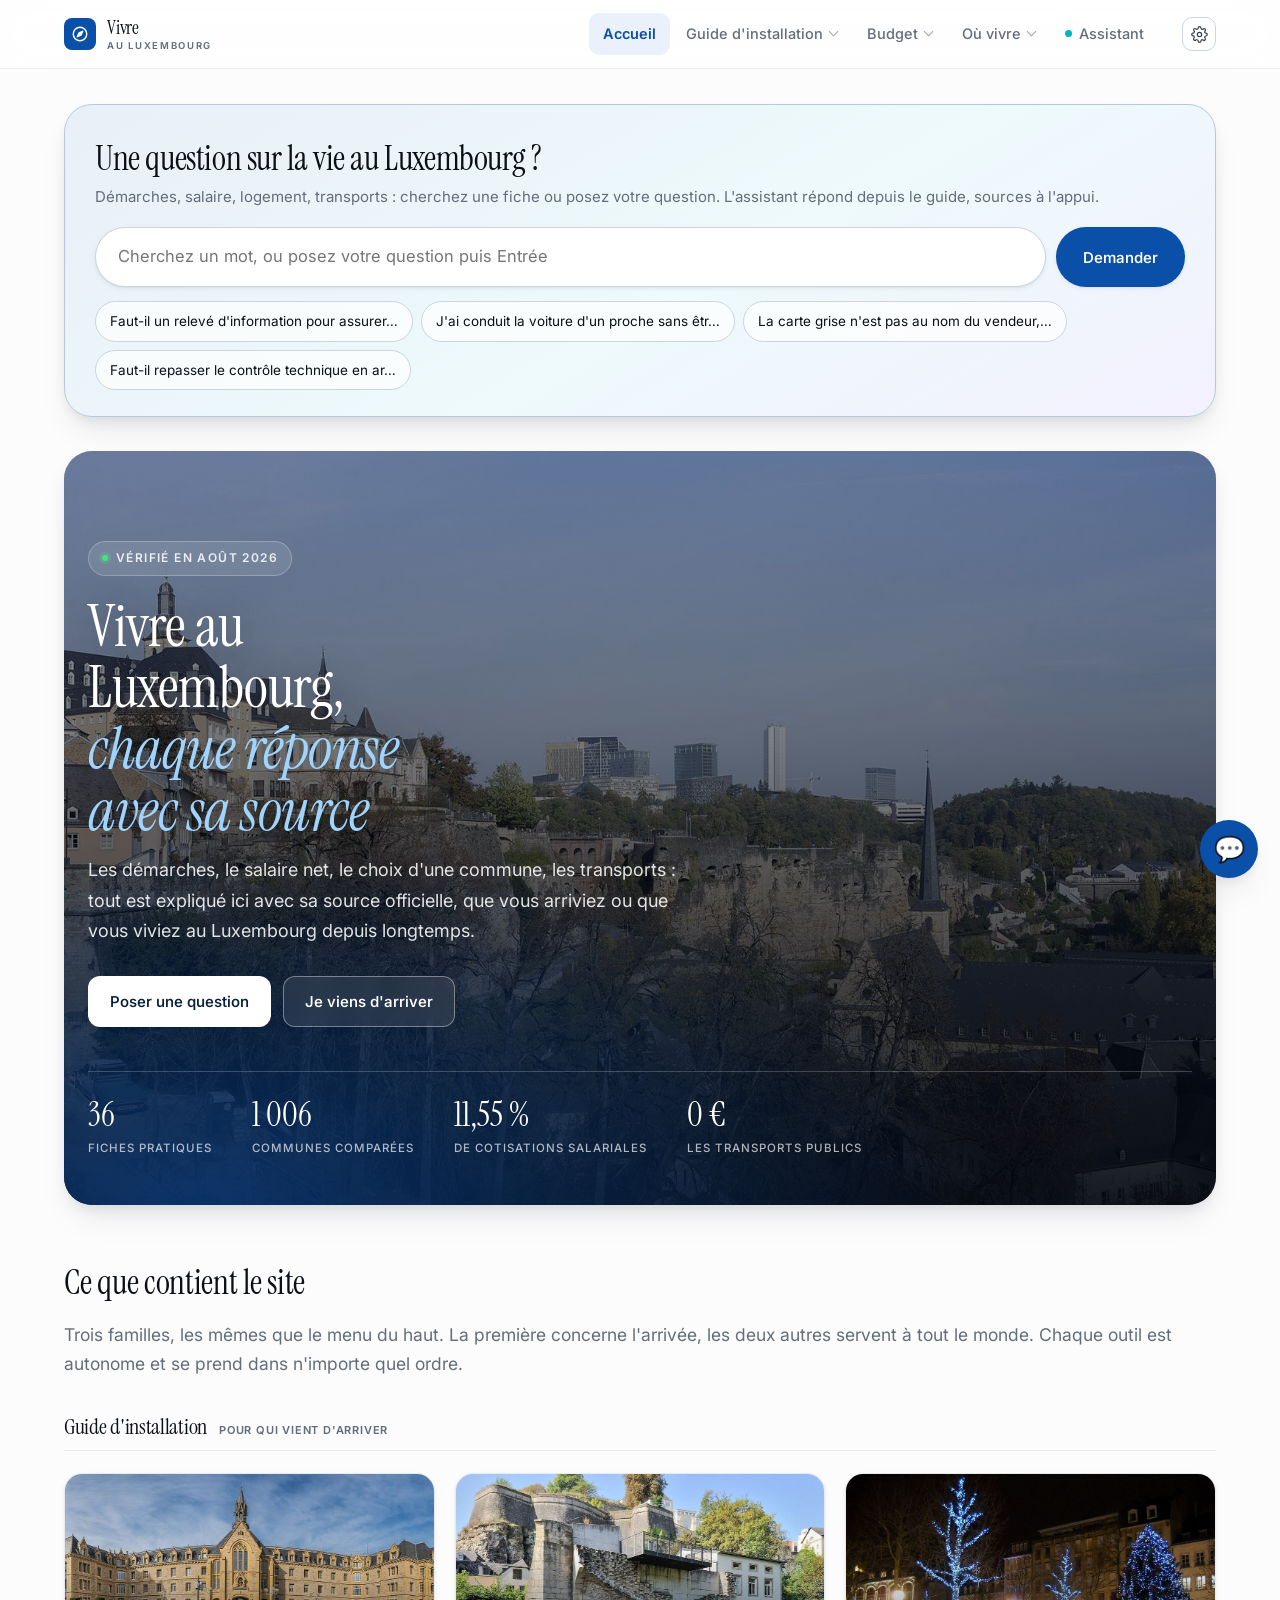
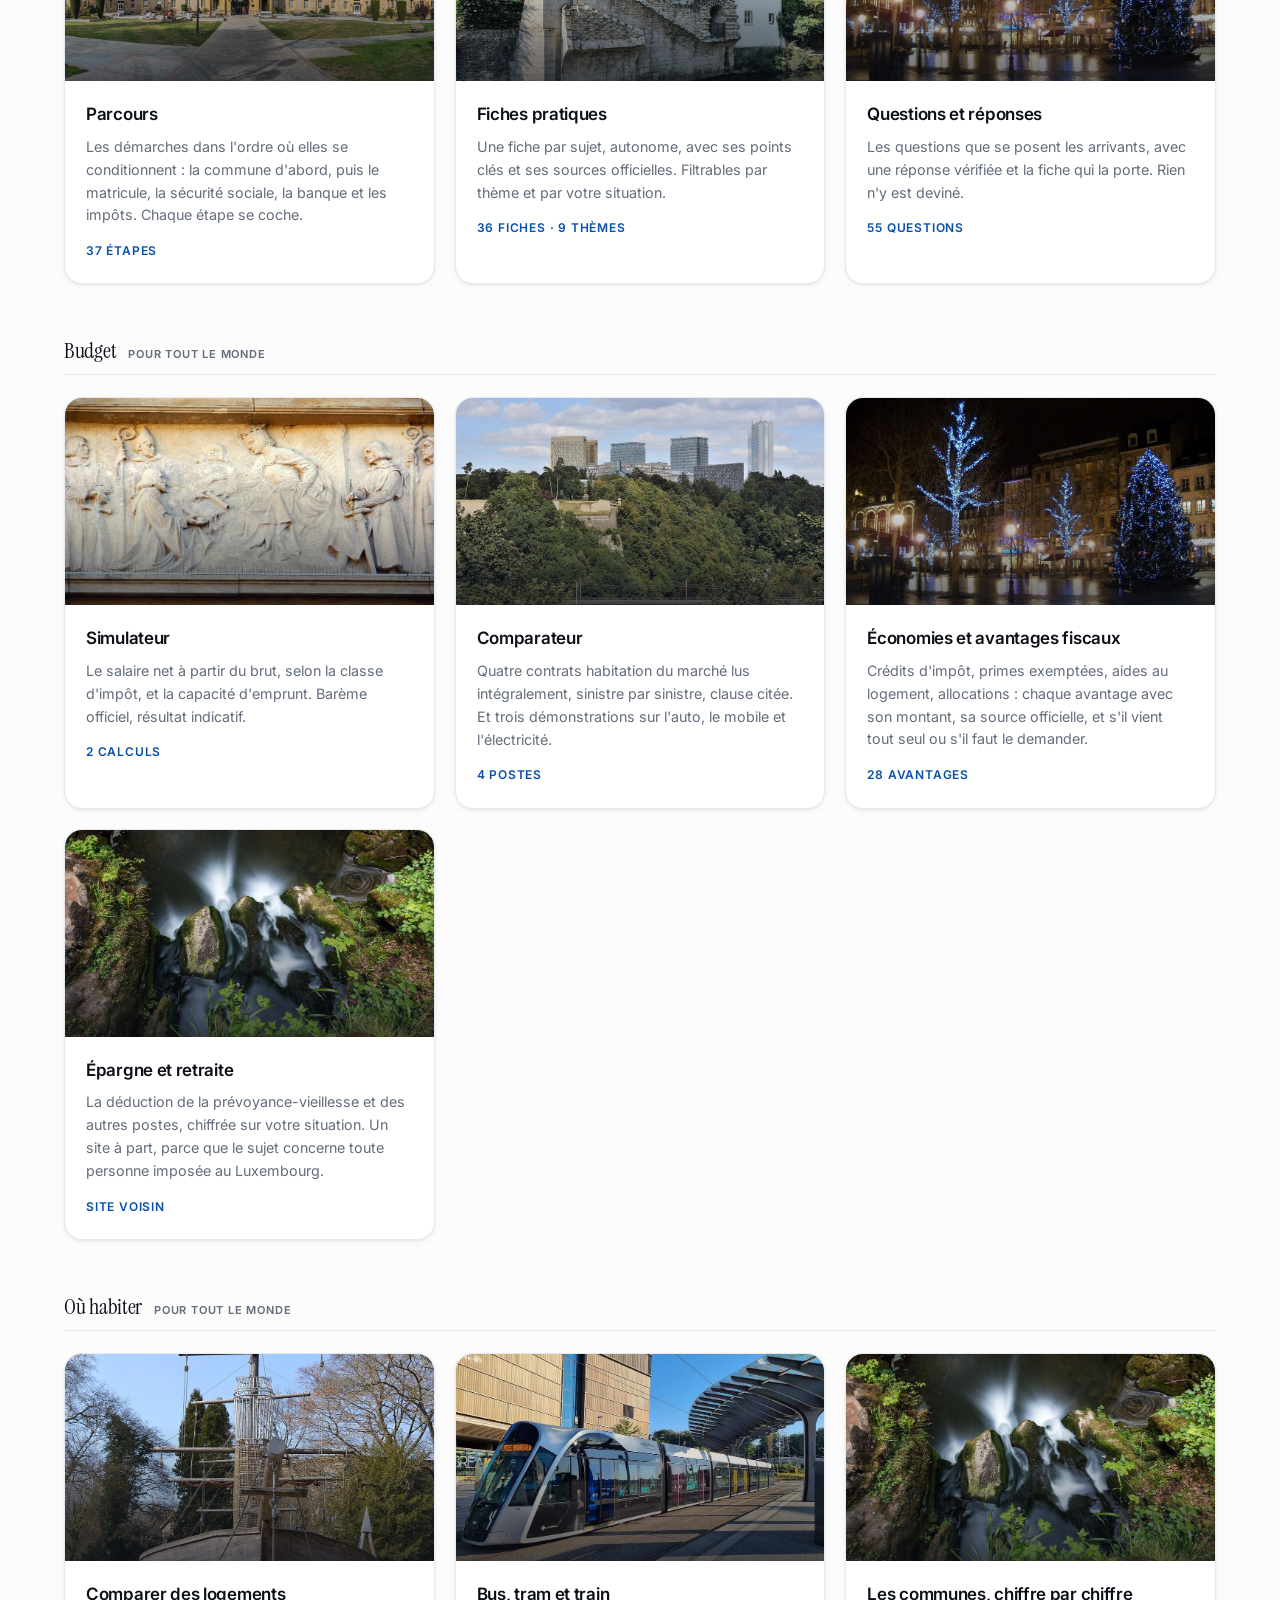
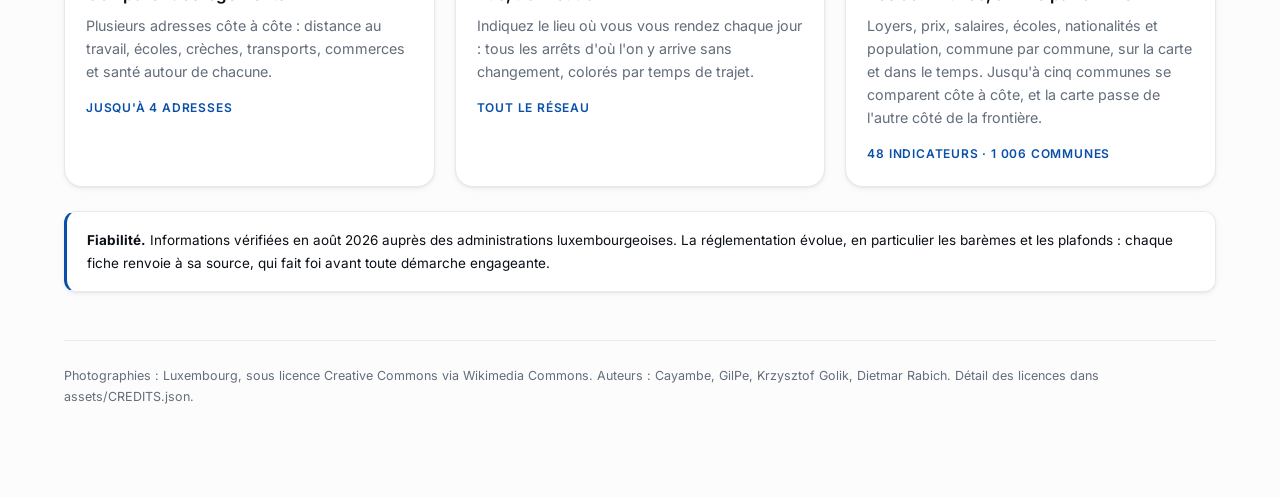
==== commit f30687a6: "publie foyer/lux_guide (source ea05cd8)" ====
--- a/index.html
+++ b/index.html
@@ -13,7 +13,7 @@
 <!-- La barre, ses menus et leur comportement sont communs a tout le site :
      app/entete.js les ecrit ici, avant que les autres scripts ne les cherchent. -->
 <header class="top" id="entete" data-racine=""></header>
-<script src="app/entete.js?v=2"></script>
+<script src="app/entete.js?v=3"></script>
 
 <main>
 
@@ -1040,7 +1040,7 @@
 <script src="app/ui.js?v=45"></script>
 <script src="app/lignes.js?v=2"></script>
 <script src="app/cartes.js?v=14"></script>
-<script src="app/jeux.js?v=1"></script>
+<script src="app/jeux.js?v=2"></script>
 <script src="app/communaute.js?v=39"></script>
 <script src="app/communaute.js"></script>
 </body>
